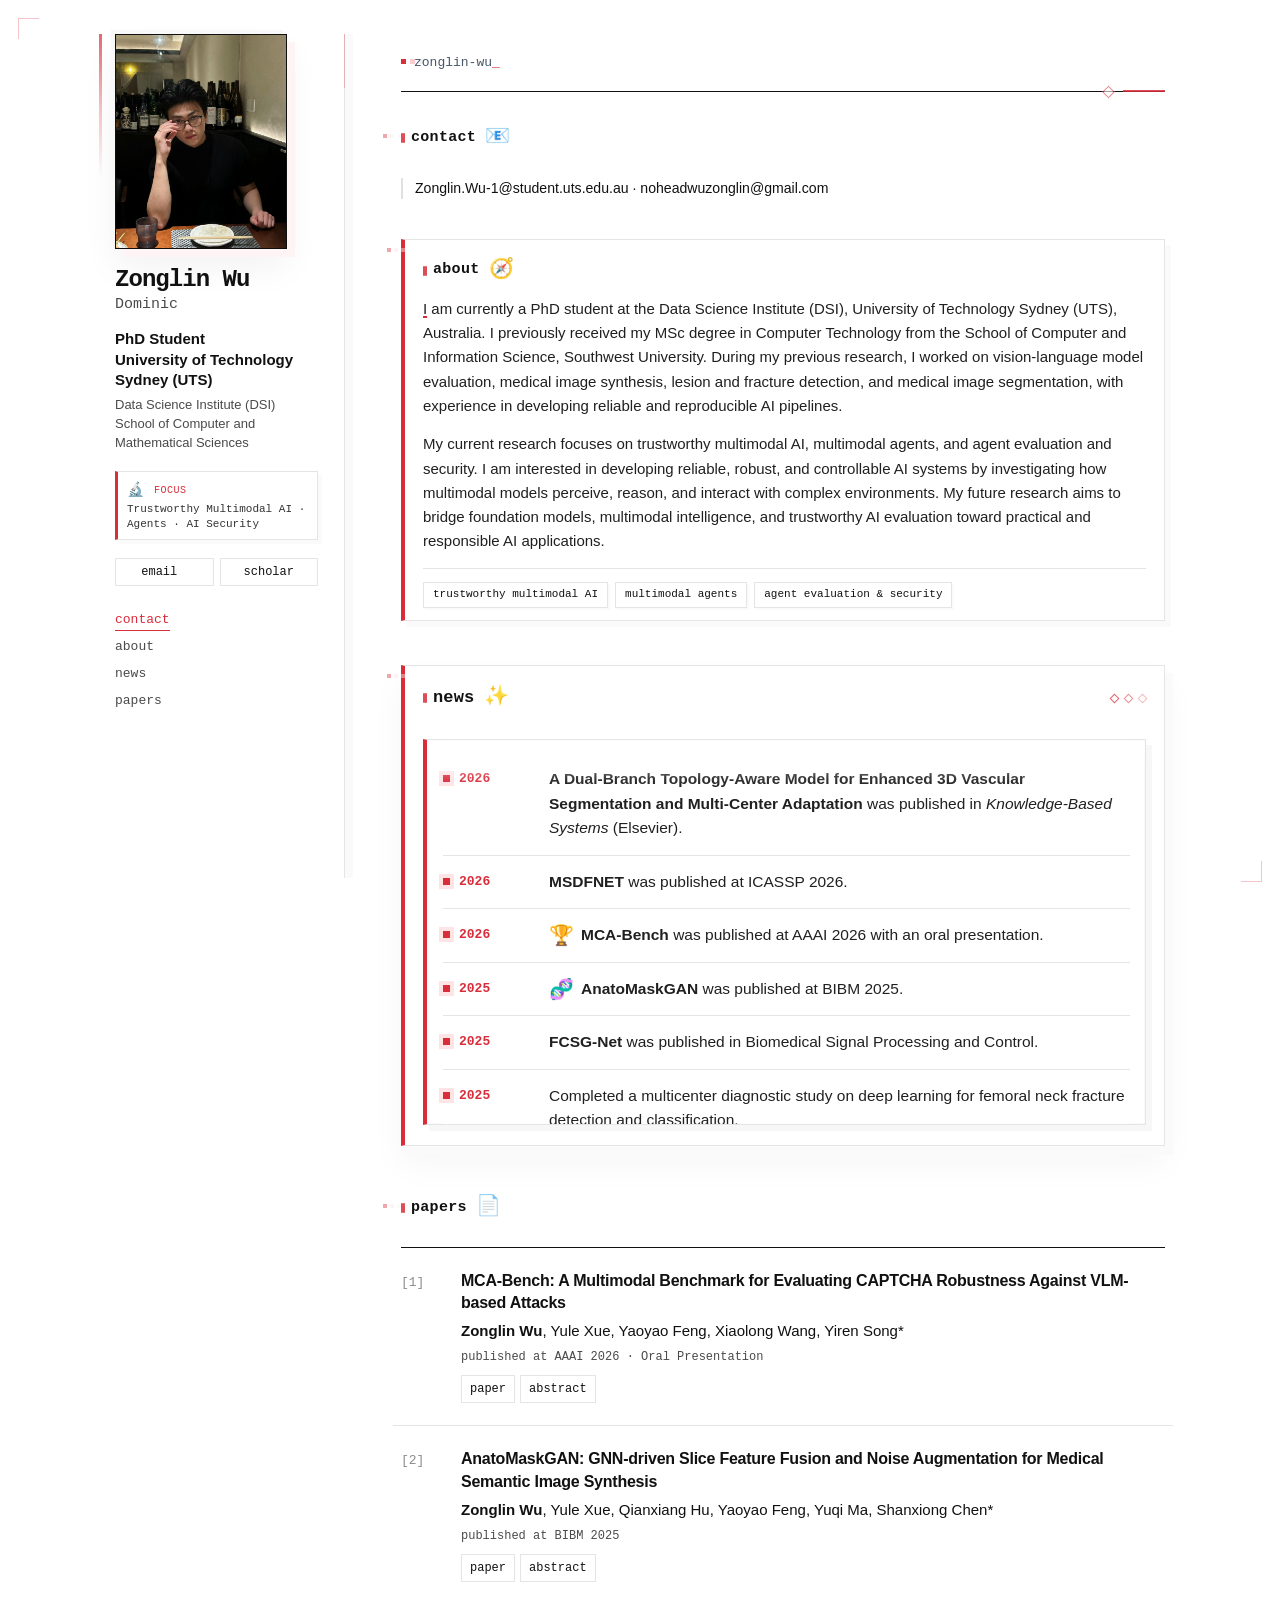
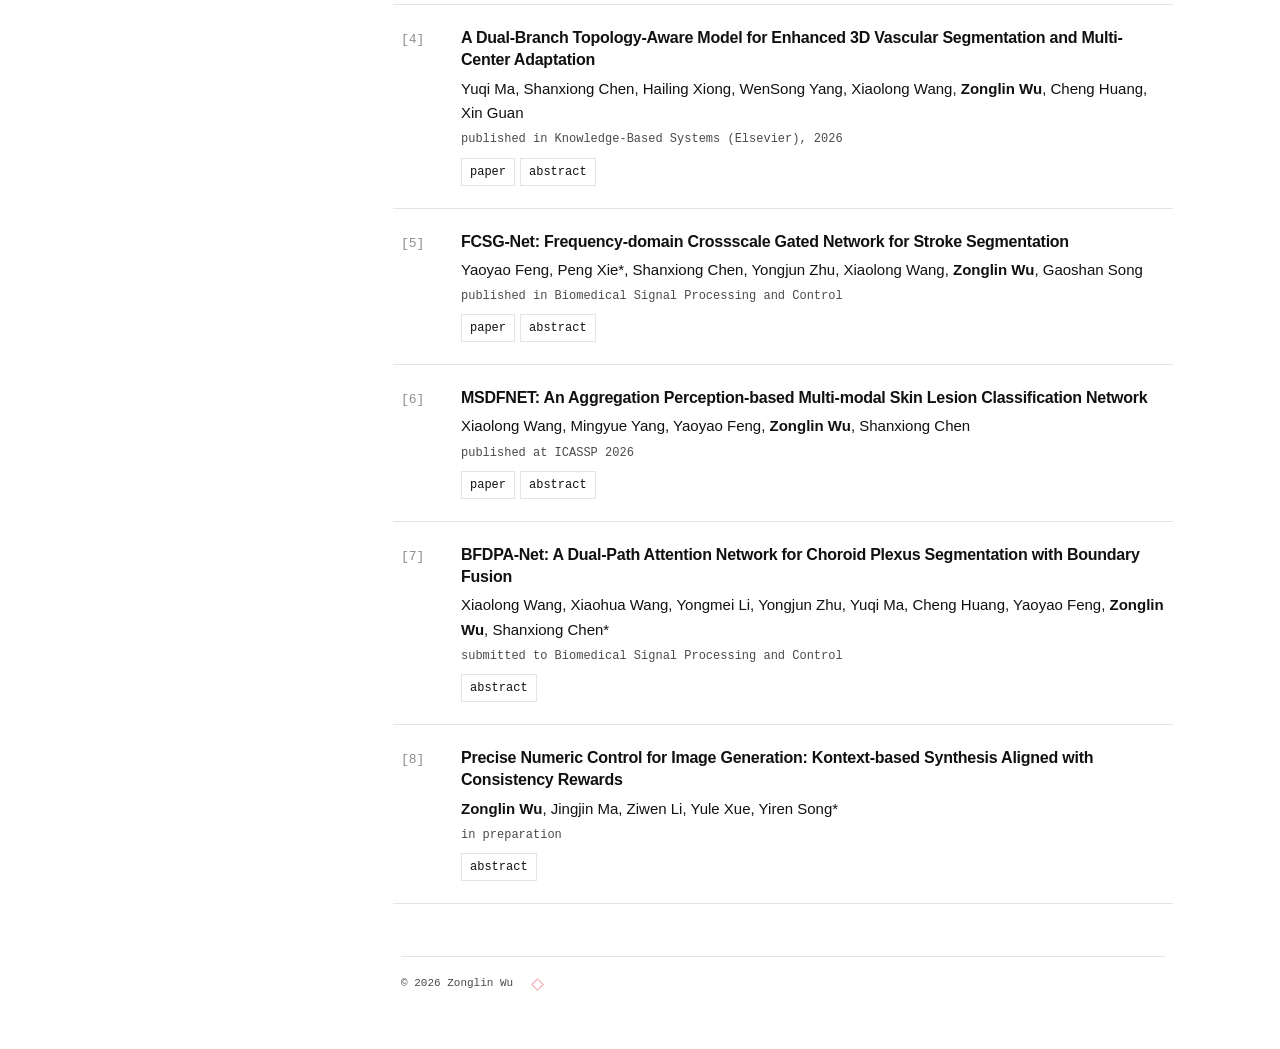
==== index.html @ e6c928f1 "Update homepage" ====
<!doctype html>
<html lang="en">
<head>
  <meta charset="utf-8" />
  <meta name="viewport" content="width=device-width, initial-scale=1" />
  <meta name="description" content="Academic homepage of Zonglin Wu, PhD student at University of Technology Sydney." />
  <title>Zonglin Wu</title>
  <link rel="stylesheet" href="assets/style.css" />
</head>
<body>
  <div class="scanline" aria-hidden="true"></div>
  <div class="toast" id="toast" role="status" aria-live="polite"></div>

  <main class="site" id="top">
    <aside class="rail">
      <a class="skip" href="#papers">skip to papers</a>
      <img class="photo" src="assets/profile.jpeg" alt="Profile photo placeholder" />
    
      <h1>Zonglin Wu</h1>
      <p class="aka">Dominic</p>
      <p class="position">PhD Student<br />University of Technology Sydney (UTS)</p>
      <p class="unit">Data Science Institute (DSI)<br />School of Computer and Mathematical Sciences</p>
    
      <div class="tiny-card" aria-label="Current research snapshot">
        <span class="tiny-k"><span class="tiny-emoji" aria-hidden="true">🔬</span> focus</span>
        <span class="tiny-v">Trustworthy Multimodal AI · Agents · AI Security</span>
      </div>
      <div class="links" aria-label="Profile links">
        <a href="mailto:Zonglin.Wu-1@student.uts.edu.au" id="emailLink">email</a>
        <a href="https://scholar.google.com/citations?user=YOUR_GOOGLE_SCHOLAR_ID" target="_blank" rel="noreferrer">scholar</a>
      </div>
    
      <nav class="nav" aria-label="Page navigation">
        <a href="#contact">contact</a>
        <a href="#about">about</a>
        <a href="#news">news</a>
        <a href="#papers">papers</a>
      </nav>
    </aside>
    
    <section class="content">
      <header class="topbar">
        <div class="identity-line" aria-label="Page status">
          <div class="path" id="nameLine" title="click to copy email">zonglin-wu<span id="cursor">_</span></div>
        </div>
      </header>
    
            <section class="section contact" id="contact">
        <div class="section-head">
          <h2>Contact <span class="section-emoji" aria-hidden="true">📧</span></h2>
        </div>
        <div class="contact-panel">
          <p>Zonglin.Wu-1@student.uts.edu.au · noheadwuzonglin@gmail.com</p>
        </div>
      </section>

<section class="section about" id="about">
        <h2>About <span class="section-emoji" aria-hidden="true">🧭</span></h2>
        <p>
          I am currently a PhD student at the Data Science Institute (DSI), University of Technology Sydney (UTS), Australia.
          I previously received my MSc degree in Computer Technology from the School of Computer and Information Science,
          Southwest University. During my previous research, I worked on vision-language model evaluation, medical image
          synthesis, lesion and fracture detection, and medical image segmentation, with experience in developing reliable
          and reproducible AI pipelines.
        </p>
        <p>
          My current research focuses on trustworthy multimodal AI, multimodal agents, and agent evaluation and security.
          I am interested in developing reliable, robust, and controllable AI systems by investigating how multimodal
          models perceive, reason, and interact with complex environments. My future research aims to bridge foundation
          models, multimodal intelligence, and trustworthy AI evaluation toward practical and responsible AI applications.
        </p>
        <div class="focus-strip" aria-label="Research focus widgets">
          <span>trustworthy multimodal AI</span>
          <span>multimodal agents</span>
          <span>agent evaluation & security</span>
        </div>
      </section>
    
      <section class="section news" id="news">
        <div class="section-head compact-head">
          <h2>News <span class="section-emoji" aria-hidden="true">✨</span></h2>
          <span class="news-dots" aria-hidden="true"><i></i><i></i><i></i></span>
        </div>
    
        <div class="news-panel" id="newsPanel" tabindex="0" aria-label="Recent academic news">
          <article class="news-item important">
            <time>2026</time>
            <p><strong>A Dual-Branch Topology-Aware Model for Enhanced 3D Vascular Segmentation and Multi-Center Adaptation</strong> was published in <i>Knowledge-Based Systems</i> (Elsevier).</p>
          </article>
          <article class="news-item important">
            <time>2026</time>
            <p><strong>MSDFNET</strong> was published at ICASSP 2026.</p>
          </article>
                <article class="news-item important">
            <time>2026</time>
            <p><span class="news-emoji" aria-hidden="true">🏆</span><strong>MCA-Bench</strong> was published at AAAI 2026 with an oral presentation.</p>
          </article>
          <article class="news-item">
            <time>2025</time>
            <p><span class="news-emoji" aria-hidden="true">🧬</span><strong>AnatoMaskGAN</strong> was published at BIBM 2025.</p>
          </article>
          <article class="news-item">
            <time>2025</time>
            <p><strong>FCSG-Net</strong> was published in Biomedical Signal Processing and Control.</p>
          </article>
          <article class="news-item">
            <time>2025</time>
            <p>Completed a multicenter diagnostic study on deep learning for femoral neck fracture detection and classification.</p>
          </article>
        </div>
      </section>
    
      <section class="section" id="papers">
        <div class="section-head">
          <h2>Papers <span class="section-emoji" aria-hidden="true">📄</span></h2>
        </div>
    
        <div class="paper-list" id="paperList">
          <article class="paper" data-index="1" data-year="2025">
            <div class="paper-no">[1]</div>
            <div class="paper-main">
              <h3>MCA-Bench: A Multimodal Benchmark for Evaluating CAPTCHA Robustness Against VLM-based Attacks</h3>
              <p class="authors"><strong>Zonglin Wu</strong>, Yule Xue, Yaoyao Feng, Xiaolong Wang, Yiren Song*</p>
              <p class="meta">published at AAAI 2026 · Oral Presentation</p>
              <div class="actions">
                <a href="https://ojs.aaai.org/index.php/AAAI/article/view/41141" target="_blank" rel="noreferrer">paper</a>
                <button type="button" data-toggle="abs-1">abstract</button>
              </div>
              <p class="fold" id="abs-1">As automated attack techniques rapidly advance, CAPTCHAs remain a critical defense mechanism against malicious bots. However, existing CAPTCHA schemes encompass a diverse range of modalities—from static distorted text and obfuscated images to interactive clicks, sliding puzzles, and logic-based questions—yet the community still lacks a unified, large-scale, multimodal benchmark to rigorously evaluate their security robustness. To address this gap, we introduce MCA-Bench, a comprehensive and reproducible benchmarking suite that integrates heterogeneous CAPTCHA types into a single evaluation protocol. Leveraging a shared vision–language model backbone, we fine-tune specialized cracking agents for each CAPTCHA category, enabling consistent, cross-modal assessments. Extensive experiments reveal that MCA-Bench effectively maps the vulnerability spectrum of modern CAPTCHA designs under varied attack settings, and—crucially—offers the first quantitative analysis of how challenge complexity, interaction depth, and model solvability interrelate. Based on these findings, we propose three actionable design principles and identify key open challenges, laying the groundwork for systematic CAPTCHA hardening, fair benchmarking, and broader community collaboration.</p>
            </div>
          </article>
    
          <article class="paper" data-index="2" data-year="2025">
            <div class="paper-no">[2]</div>
            <div class="paper-main">
              <h3>AnatoMaskGAN: GNN-driven Slice Feature Fusion and Noise Augmentation for Medical Semantic Image Synthesis</h3>
              <p class="authors"><strong>Zonglin Wu</strong>, Yule Xue, Qianxiang Hu, Yaoyao Feng, Yuqi Ma, Shanxiong Chen*</p>
              <p class="meta">published at BIBM 2025</p>
              <div class="actions">
                <a href="https://ieeexplore.ieee.org/abstract/document/11356443" target="_blank" rel="noreferrer">paper</a>
                <button type="button" data-toggle="abs-2">abstract</button>
              </div>
              <p class="fold" id="abs-2">Medical semantic-mask synthesis enhances data augmentation and analysis, yet most GAN-based methods still generate one-to-one images without maintaining spatial consistency across slices. To overcome this, we propose AnatoMaskGAN, a novel framework that embeds interslice spatial features, integrates diverse augmentation strategies, and optimizes deep feature learning for complex medical scans. Specifically, a GNN-based slice-feature fusion module models spatial relationships and aggregates contextual cues from neighboring slices, capturing anatomical structures more comprehensively. A 3D spatial noise-injection strategy fuses weighted spatial features with noise to enrich structural diversity, while a grayscale-texture classifier refines grayscale and texture representation during generation. Experiments on L2R-OASIS and L2R-Abdomen CT show that AnatoMaskGAN achieves 26.50 dB PSNR and 0.9229 SSIM on L2R-OASIS, surpassing the state of the art by 0.43 dB, and reaches 0.8602 SSIM on L2R-Abdomen CT, a 0.48-point improvement. Ablation studies confirm that removing any of the three modules degrades PSNR, SSIM, and LPIPS, verifying the effectiveness of each component in enhancing reconstruction fidelity and perceptual quality. Code is available at https://github.com/noheadwuzonglin/AnatoMaskGAN.</p>
            </div>
          </article>

          <article class="paper" data-index="3" data-year="2025">
            <div class="paper-no">[4]</div>
            <div class="paper-main">
              <h3>A Dual-Branch Topology-Aware Model for Enhanced 3D Vascular Segmentation and Multi-Center Adaptation</h3>
              <p class="authors">Yuqi Ma, Shanxiong Chen, Hailing Xiong, WenSong Yang, Xiaolong Wang, <strong>Zonglin Wu</strong>, Cheng Huang, Xin Guan</p>
              <p class="meta">published in Knowledge-Based Systems (Elsevier), 2026</p>
              <div class="actions">
                <a href="https://www.sciencedirect.com/science/article/pii/S0950705126014310" target="_blank" rel="noreferrer">paper</a>
                <button type="button" data-toggle="abs-3">abstract</button>
              </div>
              <p class="fold" id="abs-3">Three-dimensional (3D) vascular segmentation is essential for cerebrovascular disease diagnosis, surgical planning, and quantitative vascular analysis. However, accurate segmentation from Magnetic Resonance Angiography (MRA) remains challenging due to complex vascular topology, thin and tortuous branches, pathological morphological variations, and domain shifts caused by different imaging centers. Existing deep learning methods often focus on local voxel-wise representation and may fail to preserve global vascular connectivity or maintain stable performance across centers. To address these challenges, we propose a Dual-Branch Topology-Aware Model (DBT) for 3D vascular segmentation and multi-center adaptation. The proposed framework introduces a vascular topology-aware network to model long-range structural dependencies of vascular trees, and a dual-branch multi-frequency adaptive fusion network to jointly enhance global vessel structures and fine-branch details. Furthermore, a multi-center domain adaptation module is incorporated to learn domain-invariant representations and improve cross-center generalization. Extensive experiments on four cerebrovascular datasets, including ADAM, HH, Loch, and TubeTK, demonstrate that DBT-Base, which excludes the multi-center domain adaptation module, and the complete DBT model achieve competitive segmentation performance compared with representative 3D medical image segmentation methods under single-center and multi-center settings, respectively. Quantitative and qualitative results show that DBT improves vessel continuity, fine-branch delineation, and robustness to unseen-center data. Ablation studies further validate the contribution of each component. These findings indicate that DBT provides an effective and generalizable framework for multi-center 3D vascular segmentation. Code is available at: https://github.com/ma-yu-qi/DBT.
    </p>
            </div>
          </article>
          <article class="paper" data-index="5" data-year="2025">
            <div class="paper-no">[5]</div>
            <div class="paper-main">
              <h3>FCSG-Net: Frequency-domain Crossscale Gated Network for Stroke Segmentation</h3>
              <p class="authors">Yaoyao Feng, Peng Xie*, Shanxiong Chen, Yongjun Zhu, Xiaolong Wang, <strong>Zonglin Wu</strong>, Gaoshan Song</p>
              <p class="meta">published in Biomedical Signal Processing and Control</p>
              <div class="actions">
                <a href="https://www.sciencedirect.com/science/article/pii/S1746809425017537" target="_blank" rel="noreferrer">paper</a>
                <button type="button" data-toggle="abs-5">abstract</button>
              </div>
              <p class="fold" id="abs-5">Accurate segmentation of stroke lesions is vital for treatment planning and prognosis evaluation. However, current deep learning-based methods still face bottlenecks in handling irregular and scattered small lesions, including limited long-range dependency modeling, loss of local details, and inadequate cross-scale fusion. Moreover, pure Transformer architectures incur high computational costs, hindering real-time clinical application. Manual delineation is also labor-intensive and subject to inter-observer variability, affecting algorithm training. To address these challenges, we propose a Frequency-domain Cross-scale Gated Network (FCSG-Net) that integrates the strengths of Convolutional Neural Networks (CNNs) and Transformers. Specifically, a Linear Aggregation Attention mechanism enables efficient global modeling while reducing attention complexity. Although the overall FLOPs of FCSG-Net are slightly higher than some lightweight models (e.g., 30G for TransUNet), they remain around 40G, achieving a favorable balance between accuracy and efficiency. The proposed Frequency-enhanced Dual Pooling Feature Enhancement (FDPFE) and Cross-scale Gated Fusion (CS-Fusion) modules dynamically optimize local details and global semantics. We systematically evaluated FCSG-Net on multimodal MRI stroke datasets (T1W, FLAIR, DWI, ADC) from ATLAS and ISLES22. Results show that FCSG-Net achieves average Dice scores of 67.94% and 72.84%, and Precision of 74.37% and 80.96% on ISLES22 and ATLAS, respectively, while maintaining high accuracy and efficiency. FCSG-Net can assist clinicians in rapidly and accurately identifying lesion boundaries, particularly for small lesions, thus providing reliable support for early stroke diagnosis and personalized treatment.</p>
            </div>
          </article>
          <article class="paper" data-index="6" data-year="2026">
            <div class="paper-no">[6]</div>
            <div class="paper-main">
              <h3>MSDFNET: An Aggregation Perception-based Multi-modal Skin Lesion Classification Network</h3>
              <p class="authors">Xiaolong Wang, Mingyue Yang, Yaoyao Feng, <strong>Zonglin Wu</strong>, Shanxiong Chen</p>
              <p class="meta">published at ICASSP 2026</p>
              <div class="actions">
                <a href="https://ieeexplore.ieee.org/abstract/document/11463118" target="_blank" rel="noreferrer">paper</a>
                <button type="button" data-toggle="abs-6">abstract</button>
              </div>
              <p class="fold" id="abs-6">Accurate classification of multimodal skin diseases is vital for improving patient prognosis. However, the heterogeneity of image modalities and simplicity and lack of dynamism in existing fusion methods affect diagnostic effectiveness. This paper proposes an aggregate perception-based multimodal skin lesion classification model with a three-stage progressive fusion framework: in the dual-modal interaction stage, cross-modal complementarity between dermoscopic and clinical images is achieved through collaborative feature learning; in the aggregate perception stage, dynamic fusion of multi-stage image features generates more discriminative representations; the metadata fusion module integrates clinical text and image features with dual self-attention. Experiments demonstrate that the model performs excellently in core diagnostic and all tasks, significantly outperforming advanced models and providing reliable support for clinical diagnosis.</p>
            </div>
          </article>
          <article class="paper" data-index="7" data-year="2025">
            <div class="paper-no">[7]</div>
            <div class="paper-main">
              <h3>BFDPA-Net: A Dual-Path Attention Network for Choroid Plexus Segmentation with Boundary Fusion</h3>
              <p class="authors">Xiaolong Wang, Xiaohua Wang, Yongmei Li, Yongjun Zhu, Yuqi Ma, Cheng Huang, Yaoyao Feng, <strong>Zonglin Wu</strong>, Shanxiong Chen*</p>
              <p class="meta">submitted to Biomedical Signal Processing and Control</p>
              <div class="actions">
                <button type="button" data-toggle="abs-7">abstract</button>
              </div>
              <p class="fold" id="abs-7">A dual-path attention network for choroid plexus segmentation with boundary fusion.</p>
            </div>
          </article>
          <article class="paper" data-index="8" data-year="2025">
            <div class="paper-no">[8]</div>
            <div class="paper-main">
              <h3>Precise Numeric Control for Image Generation: Kontext-based Synthesis Aligned with Consistency Rewards</h3>
              <p class="authors"><strong>Zonglin Wu</strong>, Jingjin Ma, Ziwen Li, Yule Xue, Yiren Song*</p>
              <p class="meta">in preparation</p>
              <div class="actions">
                <button type="button" data-toggle="abs-8">abstract</button>
              </div>
              <p class="fold" id="abs-8">A controllable image generation study using Kontext-based synthesis and consistency rewards for precise numeric control.</p>
            </div>
          </article>
        </div>
      </section>
    
      <footer class="footer">
        <span>© <span id="yearNow"></span> Zonglin Wu</span>
      </footer>
    </section>
  </main>

  <script src="assets/main.js"></script>
</body>
</html>
---- assets/style.css ----
:root {
  --bg: #fbfaf7;
  --paper: #fffefb;
  --text: #171717;
  --muted: #63615c;
  --faint: #9d978f;
  --line: #ded9d0;
  --line-strong: #171717;
  --hover: #f4efe6;
  --code: #f8f3ea;
  --accent: #b45f06;
  --accent-soft: #fff1d9;
  --sans: -apple-system, BlinkMacSystemFont, "Segoe UI", Helvetica, Arial, sans-serif;
  --mono: ui-monospace, SFMono-Regular, Menlo, Monaco, Consolas, "Liberation Mono", monospace;
}

* { box-sizing: border-box; }
html { scroll-behavior: smooth; }
body {
  margin: 0;
  background:
    radial-gradient(circle at 0 0, rgba(180,95,6,.045), transparent 280px),
    var(--bg);
  color: var(--text);
  font-family: var(--sans);
  font-size: 15px;
  line-height: 1.62;
}
body::selection, ::selection { background: var(--accent-soft); color: var(--text); }
a { color: inherit; text-decoration: underline; text-underline-offset: 3px; text-decoration-thickness: 1px; }
a:hover { text-decoration-color: var(--accent); }
button { font: inherit; }
button {
  border: 1px solid var(--line);
  border-radius: 0;
  background: var(--paper);
  color: var(--text);
  padding: 3px 8px;
  cursor: pointer;
}
button:active, a:active { transform: translateY(1px); }
button:focus-visible, a:focus-visible { outline: 1px solid var(--accent); outline-offset: 3px; }

.scanline {
  position: fixed;
  z-index: 20;
  top: 0;
  left: 0;
  height: 1px;
  width: 0%;
  background: linear-gradient(90deg, var(--accent), var(--line-strong));
  pointer-events: none;
}
.toast {
  position: fixed;
  z-index: 99;
  right: 18px;
  bottom: 18px;
  max-width: min(360px, calc(100vw - 36px));
  padding: 7px 10px;
  border: 1px solid var(--line-strong);
  background: var(--paper);
  color: var(--text);
  font-family: var(--mono);
  font-size: 12px;
  opacity: 0;
  transform: translateY(8px);
  pointer-events: none;
  transition: opacity .14s ease, transform .14s ease;
}
.toast.show { opacity: 1; transform: translateY(0); }
.toast::before { content: "• "; color: var(--accent); }

.site {
  width: min(1050px, calc(100% - 40px));
  margin: 0 auto;
  padding: 36px 0 56px;
  display: grid;
  grid-template-columns: 230px 1fr;
  gap: 56px;
}
.rail {
  position: sticky;
  top: 28px;
  align-self: start;
  min-height: calc(100vh - 56px);
  border-right: 1px solid var(--line);
  padding-right: 26px;
}
.skip { position: absolute; left: -9999px; }
.skip:focus { position: static; display: inline-block; margin-bottom: 10px; }
.photo {
  display: block;
  width: 172px;
  height: 215px;
  object-fit: cover;
  border: 1px solid var(--line-strong);
  background: var(--paper);
  filter: saturate(.86) contrast(1.02);
  transition: filter .18s ease, box-shadow .18s ease, transform .18s ease;
}
.photo:hover {
  filter: saturate(1) contrast(1.06);
  box-shadow: 5px 5px 0 var(--accent-soft);
  transform: translate(-1px, -1px);
}
.rail h1 {
  margin: 18px 0 0;
  font-family: var(--mono);
  font-size: 24px;
  line-height: 1.05;
  font-weight: 650;
  letter-spacing: -0.04em;
}
.rail h1:hover { color: var(--accent); }
.aka { margin: 1px 0 12px; color: var(--muted); font-family: var(--mono); }
.position { margin: 0; font-weight: 600; line-height: 1.35; }
.unit { margin: 6px 0 18px; color: var(--muted); font-size: 13px; line-height: 1.45; }
.links {
  display: grid;
  grid-template-columns: 1fr 1fr;
  gap: 6px;
  margin: 18px 0;
}
.links a, .actions button, .actions a {
  min-height: 28px;
  display: inline-flex;
  align-items: center;
  justify-content: center;
  border: 1px solid var(--line);
  background: var(--paper);
  color: var(--text);
  text-decoration: none;
  font-family: var(--mono);
  font-size: 12px;
  line-height: 1;
  padding: 5px 8px;
  transition: border-color .14s ease, background .14s ease, box-shadow .14s ease, transform .08s ease;
}
.links a:hover, .actions button:hover, .actions a:hover, .actions button.active {
  border-color: var(--line-strong);
  background: var(--accent-soft);
  box-shadow: 2px 2px 0 rgba(180,95,6,.16);
}
.links a[href^="mailto"]::after { content: " ↵"; color: var(--accent); opacity: 0; transition: opacity .12s ease; }
.links a[href^="mailto"]:hover::after { opacity: 1; }
.nav {
  display: grid;
  gap: 4px;
  margin: 22px 0;
  font-family: var(--mono);
  font-size: 13px;
}
.nav a {
  position: relative;
  text-decoration: none;
  color: var(--muted);
  width: fit-content;
  padding: 1px 0;
}
.nav a::before { content: ""; }
.nav a::after {
  content: "";
  position: absolute;
  left: 0;
  bottom: 0;
  width: 0;
  height: 1px;
  background: var(--accent);
  transition: width .16s ease;
}
.nav a.active, .nav a:hover { color: var(--text); background: transparent; }
.nav a.active::after, .nav a:hover::after { width: 100%; }

.content { min-width: 0; }
.topbar {
  min-height: 52px;
  border-bottom: 1px solid var(--line-strong);
  display: flex;
  align-items: center;
  justify-content: space-between;
  gap: 24px;
  margin-bottom: 34px;
}
.identity-line {
  display: flex;
  align-items: baseline;
  gap: 14px;
  min-width: 230px;
}
.path {
  position: relative;
  font-family: var(--mono);
  font-size: 13px;
  color: var(--muted);
  white-space: nowrap;
  cursor: pointer;
  padding: 1px 0;
}
.path:hover { color: var(--text); }
.path.flash::after {
  content: "copied";
  position: absolute;
  left: calc(100% + 9px);
  top: 0;
  color: var(--accent);
  font-size: 11px;
  animation: fadeSide .65s ease both;
}
#cursor { animation: blink 1.1s steps(2, start) infinite; color: var(--accent); }
.micro-status {
  display: inline-flex;
  align-items: center;
  gap: 7px;
  color: var(--faint);
  font-family: var(--mono);
  font-size: 11px;
  white-space: nowrap;
}
.dot {
  width: 5px;
  height: 5px;
  border-radius: 50%;
  background: var(--accent);
  animation: pulse 2.2s ease-in-out infinite;
}
@keyframes blink { 0%, 45% { opacity: 1; } 46%, 100% { opacity: 0; } }
@keyframes pulse { 0%, 100% { opacity: .25; transform: scale(.75); } 50% { opacity: .9; transform: scale(1); } }
@keyframes fadeSide { 0% { opacity: 0; transform: translateX(-3px); } 25% { opacity: 1; transform: translateX(0); } 100% { opacity: 0; transform: translateX(5px); } }

.section { scroll-margin-top: 18px; margin-bottom: 40px; }
.section h2 {
  margin: 0 0 14px;
  font-family: var(--mono);
  font-size: 15px;
  font-weight: 700;
  text-transform: lowercase;
  letter-spacing: 0.02em;
}
.section h2::before { content: ""; }
.section h2::after {
  content: "_";
  color: var(--accent);
  font-weight: 400;
  opacity: 0;
  margin-left: 2px;
}
.section:hover h2::after {
  opacity: 1;
  animation: blink 1.1s steps(2, start) infinite;
}
.about p { max-width: 780px; margin: 0 0 14px; }
.about p:first-of-type::first-letter {
  text-decoration: underline;
  text-decoration-color: var(--accent);
  text-decoration-thickness: 2px;
  text-underline-offset: 2px;
}
.section-head {
  display: flex;
  justify-content: space-between;
  align-items: baseline;
  gap: 16px;
  margin-bottom: 12px;
}
.section-note {
  margin: 0;
  color: var(--faint);
  font-family: var(--mono);
  font-size: 11px;
}
.paper-list { border-top: 1px solid var(--line); }
.paper {
  position: relative;
  display: grid;
  grid-template-columns: 46px 1fr;
  gap: 14px;
  padding: 20px 0;
  border-bottom: 1px solid var(--line);
  transition: background .14s ease, transform .12s ease;
}
.paper::before {
  content: "";
  position: absolute;
  left: -11px;
  top: 20px;
  bottom: 20px;
  width: 2px;
  background: var(--accent);
  transform: scaleY(0);
  transform-origin: top;
  transition: transform .16s ease;
}
.paper:hover {
  background: linear-gradient(90deg, rgba(180,95,6,.055), transparent 62%);
}
.paper:hover::before { transform: scaleY(1); }
.paper:active { transform: translateY(1px); }
.paper-no {
  color: var(--faint);
  font-family: var(--mono);
  font-size: 13px;
  padding-top: 2px;
  transition: color .12s ease, transform .12s ease;
}
.paper:hover .paper-no { color: var(--accent); transform: translateX(2px); }
.paper h3 {
  margin: 0 0 5px;
  font-size: 16px;
  line-height: 1.38;
  font-weight: 650;
  letter-spacing: -0.015em;
  cursor: default;
}
.paper h3::after { content: ""; }
.authors, .meta { margin: 0 0 5px; }
.authors { color: var(--text); }
.meta { color: var(--muted); font-family: var(--mono); font-size: 12px; }
.meta::before { content: ""; }
.actions { display: flex; flex-wrap: wrap; gap: 5px; margin-top: 8px; }
.fold {
  display: none;
  margin: 11px 0 0;
  padding: 10px 12px;
  border-left: 2px solid var(--accent);
  background: var(--code);
  color: var(--muted);
  font-size: 13px;
}
.fold.show { display: block; animation: foldIn .16s ease; }
@keyframes foldIn { from { opacity: 0; transform: translateY(-3px); } to { opacity: 1; transform: translateY(0); } }
.code {
  overflow-x: auto;
  white-space: pre;
  font-family: var(--mono);
  line-height: 1.55;
  color: var(--text);
}
.footer {
  margin-top: 52px;
  padding-top: 18px;
  border-top: 1px solid var(--line);
  color: var(--faint);
  font-family: var(--mono);
  font-size: 11px;
  display: flex;
  justify-content: space-between;
  gap: 20px;
}
.footer span:last-child:hover { color: var(--accent); }

@media (max-width: 820px) {
  .site { grid-template-columns: 1fr; gap: 28px; width: min(100% - 30px, 720px); padding-top: 22px; }
  .rail { position: static; min-height: 0; border-right: 0; border-bottom: 1px solid var(--line-strong); padding: 0 0 24px; }
  .photo { width: 130px; height: 162px; }
  .topbar { align-items: flex-start; flex-direction: column; gap: 12px; padding-bottom: 14px; }
  .identity-line { flex-direction: column; gap: 4px; align-items: flex-start; }
  .section-head { align-items: flex-start; flex-direction: column; gap: 4px; }
  .paper { grid-template-columns: 34px 1fr; gap: 10px; }
  .paper::before { left: -7px; }
  .footer { flex-direction: column; gap: 4px; }
}

@media print {
  .scanline, .toast, .links, .nav, .topbar, .actions, .fold { display: none !important; }
  body { color: #000; background: #fff; }
  .site { display: block; width: 100%; padding: 0; }
  .rail { position: static; border: 0; min-height: 0; padding: 0; }
  .photo { display: none; }
  .paper { break-inside: avoid; }
}


/* v4: quiet details, no visible command hints */
.topbar { position: relative; }
.topbar::after {
  content: "";
  position: absolute;
  right: 0;
  bottom: -1px;
  width: 42px;
  height: 1px;
  background: var(--accent);
  transform-origin: right;
  opacity: .72;
  transition: width .18s ease, opacity .18s ease;
}
.topbar:hover::after { width: 86px; opacity: 1; }
.path::before {
  content: "";
  display: inline-block;
  width: 5px;
  height: 5px;
  margin-right: 8px;
  vertical-align: 2px;
  background: var(--accent);
  box-shadow: 9px 0 0 rgba(180,95,6,.22);
  transition: transform .14s ease, box-shadow .14s ease;
}
.path:hover::before {
  transform: translateY(-1px);
  box-shadow: 9px 0 0 rgba(180,95,6,.42), 18px 0 0 rgba(180,95,6,.16);
}
.rail { position: sticky; }
.rail::after {
  content: "";
  position: absolute;
  right: -1px;
  top: 0;
  width: 1px;
  height: 38px;
  background: var(--accent);
  opacity: .65;
}
.photo-wrap { position: relative; }
.photo { position: relative; }
.photo::selection { background: transparent; }
.section h2 { position: relative; width: fit-content; }
.section h2::before {
  content: "";
  position: absolute;
  left: -10px;
  top: 50%;
  width: 4px;
  height: 4px;
  background: var(--accent);
  transform: translateY(-50%) scale(0);
  transition: transform .14s ease;
}
.section:hover h2::before { transform: translateY(-50%) scale(1); }
.paper {
  isolation: isolate;
}
.paper::after {
  content: "";
  position: absolute;
  right: 0;
  top: 18px;
  width: 5px;
  height: 5px;
  border-top: 1px solid var(--accent);
  border-right: 1px solid var(--accent);
  opacity: 0;
  transform: translate(-2px, 2px);
  transition: opacity .14s ease, transform .14s ease;
}
.paper:hover::after { opacity: .7; transform: translate(0, 0); }
.paper h3 { cursor: pointer; }
.paper h3:active { letter-spacing: -0.012em; }
.actions button, .actions a, .links a {
  position: relative;
  overflow: hidden;
}
.actions button::before, .actions a::before, .links a::before {
  content: "";
  position: absolute;
  inset: 0;
  background: linear-gradient(90deg, transparent, rgba(180,95,6,.12), transparent);
  transform: translateX(-110%);
  transition: transform .28s ease;
}
.actions button:hover::before, .actions a:hover::before, .links a:hover::before { transform: translateX(110%); }
.click-dot {
  position: fixed;
  z-index: 98;
  width: 6px;
  height: 6px;
  pointer-events: none;
  border: 1px solid var(--accent);
  background: var(--paper);
  transform: translate(-50%, -50%);
  animation: clickDot .42s ease-out forwards;
}
@keyframes clickDot {
  0% { opacity: .95; transform: translate(-50%, -50%) scale(.7) rotate(0deg); }
  100% { opacity: 0; transform: translate(-50%, -50%) scale(2.8) rotate(45deg); }
}
.footer { justify-content: flex-start; }
.footer::after {
  content: "";
  width: 7px;
  height: 7px;
  margin-top: 5px;
  border: 1px solid var(--accent);
  transform: rotate(45deg);
  opacity: .45;
}


/* v5: a little more polished, still plain and quiet */
:root {
  --accent-2: #2f6f73;
  --sand: #efe7d8;
  --paper-shadow: rgba(23, 23, 23, .075);
}
body {
  background:
    linear-gradient(90deg, rgba(47,111,115,.035) 1px, transparent 1px),
    linear-gradient(180deg, rgba(47,111,115,.028) 1px, transparent 1px),
    radial-gradient(circle at 8% 0%, rgba(180,95,6,.075), transparent 300px),
    radial-gradient(circle at 100% 18%, rgba(47,111,115,.052), transparent 260px),
    var(--bg);
  background-size: 34px 34px, 34px 34px, auto, auto, auto;
}
.site {
  position: relative;
}
.site::before {
  content: "";
  position: fixed;
  left: 18px;
  top: 18px;
  width: 14px;
  height: 14px;
  border-left: 1px solid var(--accent);
  border-top: 1px solid var(--accent);
  opacity: .45;
  pointer-events: none;
}
.site::after {
  content: "";
  position: fixed;
  right: 18px;
  bottom: 18px;
  width: 14px;
  height: 14px;
  border-right: 1px solid var(--accent-2);
  border-bottom: 1px solid var(--accent-2);
  opacity: .38;
  pointer-events: none;
}
.rail {
  background: linear-gradient(180deg, rgba(255,254,251,.72), rgba(255,254,251,.18));
  backdrop-filter: blur(2px);
}
.photo {
  box-shadow:
    6px 6px 0 rgba(180,95,6,.08),
    -4px -4px 0 rgba(47,111,115,.045);
}
.photo:hover {
  box-shadow:
    8px 8px 0 rgba(180,95,6,.12),
    -5px -5px 0 rgba(47,111,115,.075);
}
.links a, .actions button, .actions a {
  background: linear-gradient(180deg, #fffefb, #fbf7ee);
}
.links a:hover, .actions button:hover, .actions a:hover, .actions button.active {
  background: linear-gradient(180deg, #fffaf1, #f7efe1);
  box-shadow: 3px 3px 0 rgba(23,23,23,.08);
}
.path::before {
  background: var(--accent);
  box-shadow: 9px 0 0 rgba(47,111,115,.28);
}
.path:hover::before {
  box-shadow: 9px 0 0 rgba(47,111,115,.42), 18px 0 0 rgba(180,95,6,.18);
}
.topbar {
  background: linear-gradient(180deg, rgba(255,254,251,.64), rgba(255,254,251,0));
}
.topbar::before {
  content: "";
  position: absolute;
  right: 52px;
  bottom: -1px;
  width: 7px;
  height: 7px;
  border: 1px solid var(--accent-2);
  background: var(--bg);
  transform: translateY(50%) rotate(45deg);
  opacity: .58;
}
.section {
  position: relative;
}
.section::before {
  content: "";
  position: absolute;
  left: -18px;
  top: 8px;
  width: 4px;
  height: 4px;
  background: var(--accent-2);
  opacity: .42;
}
.about p {
  text-wrap: pretty;
}
.paper-list {
  border-top-color: var(--line-strong);
  background: rgba(255,254,251,.38);
}
.paper {
  padding-left: 8px;
  padding-right: 8px;
  margin-left: -8px;
  margin-right: -8px;
  transition: background .16s ease, transform .12s ease, box-shadow .16s ease, border-color .16s ease;
}
.paper:hover {
  background: linear-gradient(90deg, rgba(180,95,6,.065), rgba(255,254,251,.42) 48%, rgba(47,111,115,.035));
  box-shadow: 0 10px 22px var(--paper-shadow);
}
.paper::after {
  border-color: var(--accent-2);
}
.paper-no {
  display: inline-flex;
  align-items: flex-start;
  justify-content: flex-start;
}
.meta {
  color: #6c6257;
}
.fold {
  background:
    linear-gradient(90deg, rgba(180,95,6,.08), transparent 80px),
    var(--code);
  border-left-color: var(--accent-2);
}
.click-dot {
  border-color: var(--accent-2);
  box-shadow: 0 0 0 1px rgba(180,95,6,.12);
}
.click-spark {
  position: fixed;
  z-index: 98;
  width: 3px;
  height: 3px;
  pointer-events: none;
  background: var(--accent);
  transform: translate(-50%, -50%);
  animation: clickSpark .42s ease-out forwards;
}
@keyframes clickSpark {
  0% { opacity: .9; transform: translate(-50%, -50%) scale(1); }
  100% { opacity: 0; transform: translate(calc(-50% + var(--dx)), calc(-50% + var(--dy))) scale(.7); }
}
.footer::after {
  border-color: var(--accent-2);
}
@media (max-width: 820px) {
  .site::before, .site::after { display: none; }
  .rail { backdrop-filter: none; }
  .section::before { left: -10px; }
}

/* v6: scrollable news + richer restrained academic palette */
:root {
  --olive: #68705a;
  --clay: #b46b45;
  --ink-soft: rgba(23, 23, 23, .82);
  --wash-green: rgba(47,111,115,.105);
  --wash-clay: rgba(180,95,6,.115);
  --wash-olive: rgba(104,112,90,.105);
}
body {
  background:
    linear-gradient(90deg, rgba(47,111,115,.055) 1px, transparent 1px),
    linear-gradient(180deg, rgba(180,95,6,.038) 1px, transparent 1px),
    radial-gradient(circle at 6% 3%, rgba(180,95,6,.14), transparent 330px),
    radial-gradient(circle at 96% 14%, rgba(47,111,115,.12), transparent 310px),
    radial-gradient(circle at 74% 92%, rgba(104,112,90,.105), transparent 340px),
    linear-gradient(115deg, #fbfaf7 0%, #f5efe3 54%, #f7faf6 100%);
  background-size: 32px 32px, 32px 32px, auto, auto, auto, auto;
}
.site::before {
  width: 20px;
  height: 20px;
  border-color: var(--clay);
  opacity: .52;
}
.site::after {
  width: 20px;
  height: 20px;
  border-color: var(--accent-2);
  opacity: .46;
}
.rail {
  border-right-color: rgba(23,23,23,.18);
  background:
    linear-gradient(180deg, rgba(255,254,251,.83), rgba(245,239,227,.42)),
    linear-gradient(90deg, rgba(180,95,6,.08), transparent 70%);
}
.rail::before {
  content: "";
  position: absolute;
  left: -14px;
  top: 0;
  width: 2px;
  height: 118px;
  background: linear-gradient(180deg, var(--accent), var(--accent-2), transparent);
  opacity: .58;
}
.photo {
  border-color: rgba(23,23,23,.84);
  box-shadow:
    7px 7px 0 rgba(180,95,6,.14),
    -5px -5px 0 rgba(47,111,115,.08),
    0 14px 34px rgba(23,23,23,.06);
}
.links a, .actions button, .actions a {
  border-color: rgba(23,23,23,.2);
  background: linear-gradient(180deg, rgba(255,254,251,.96), rgba(241,231,213,.72));
}
.links a:hover, .actions button:hover, .actions a:hover, .actions button.active {
  border-color: rgba(23,23,23,.74);
  background: linear-gradient(180deg, #fff7ec, #eef4f0);
  box-shadow: 3px 3px 0 rgba(180,95,6,.14), -1px -1px 0 rgba(47,111,115,.08);
}
.topbar {
  min-height: 58px;
  border-bottom-color: rgba(23,23,23,.78);
  background:
    linear-gradient(90deg, rgba(180,95,6,.075), transparent 34%),
    linear-gradient(180deg, rgba(255,254,251,.76), rgba(255,254,251,0));
}
.topbar::after {
  background: linear-gradient(90deg, var(--clay), var(--accent-2));
  height: 2px;
  opacity: .74;
}
.path {
  color: rgba(23,23,23,.66);
}
#cursor { color: var(--clay); }
.section h2 {
  font-size: 15px;
  padding-left: 10px;
}
.section h2::before {
  left: 0;
  width: 4px;
  height: 14px;
  background: linear-gradient(180deg, var(--clay), var(--accent-2));
  transform: translateY(-50%) scaleY(.68);
  opacity: .72;
}
.section:hover h2::before { transform: translateY(-50%) scaleY(1); }
.section::before {
  background: var(--clay);
  box-shadow: 7px 0 0 rgba(47,111,115,.35);
}
.about {
  padding: 2px 0 2px 16px;
  border-left: 1px solid rgba(180,95,6,.22);
}
.about p {
  color: var(--ink-soft);
}
.compact-head {
  margin-bottom: 10px;
}
.scroll-hint {
  font-family: var(--mono);
  font-size: 10px;
  letter-spacing: .04em;
  color: rgba(23,23,23,.36);
  border-bottom: 1px solid rgba(180,95,6,.35);
}
.news-panel {
  position: relative;
  max-height: 248px;
  overflow-y: auto;
  padding: 9px 10px 9px 12px;
  border: 1px solid rgba(23,23,23,.22);
  border-left: 3px solid var(--accent-2);
  background:
    linear-gradient(90deg, rgba(47,111,115,.08), transparent 55%),
    linear-gradient(180deg, rgba(255,254,251,.94), rgba(244,237,224,.76));
  box-shadow: 7px 7px 0 rgba(104,112,90,.08), 0 16px 32px rgba(23,23,23,.045);
  scrollbar-width: thin;
  scrollbar-color: rgba(180,95,6,.56) rgba(255,254,251,.68);
}
.news-panel:focus-visible {
  outline: 1px solid var(--accent-2);
  outline-offset: 4px;
}
.news-panel::-webkit-scrollbar { width: 7px; }
.news-panel::-webkit-scrollbar-track { background: rgba(255,254,251,.72); }
.news-panel::-webkit-scrollbar-thumb {
  background: linear-gradient(180deg, var(--clay), var(--accent-2));
  border-radius: 0;
}
.news-panel::before {
  content: "";
  position: sticky;
  display: block;
  top: -9px;
  height: 0;
  z-index: 2;
  box-shadow: 0 0 18px 12px rgba(255,254,251,.82);
}
.news-item {
  position: relative;
  display: grid;
  grid-template-columns: 58px 1fr;
  gap: 14px;
  padding: 10px 0 10px 12px;
  border-bottom: 1px solid rgba(23,23,23,.1);
  transition: background .16s ease, transform .12s ease, box-shadow .16s ease;
}
.news-item:last-child { border-bottom: 0; }
.news-item::before {
  content: "";
  position: absolute;
  left: 0;
  top: 17px;
  width: 5px;
  height: 5px;
  background: var(--accent-2);
  box-shadow: 0 0 0 3px rgba(47,111,115,.08);
  transition: transform .14s ease, background .14s ease;
}
.news-item.important::before { background: var(--clay); box-shadow: 0 0 0 3px rgba(180,95,6,.1); }
.news-item.note::before { background: var(--olive); }
.news-item:hover {
  background: linear-gradient(90deg, rgba(180,95,6,.075), transparent 70%);
  transform: translateX(2px);
}
.news-item:hover::before { transform: rotate(45deg) scale(1.08); }
.news-item time {
  font-family: var(--mono);
  font-size: 12px;
  color: var(--clay);
  padding-top: 1px;
}
.news-item p {
  margin: 0;
  color: var(--ink-soft);
}
.paper-list {
  background:
    linear-gradient(90deg, rgba(180,95,6,.045), transparent 36%),
    rgba(255,254,251,.52);
}
.paper {
  border-bottom-color: rgba(23,23,23,.13);
}
.paper:hover {
  background:
    linear-gradient(90deg, rgba(180,95,6,.09), rgba(255,254,251,.46) 45%, rgba(47,111,115,.07));
  box-shadow: 0 12px 28px rgba(23,23,23,.075);
}
.paper::before {
  background: linear-gradient(180deg, var(--clay), var(--accent-2));
}
.paper:hover .paper-no { color: var(--clay); }
.fold {
  background:
    linear-gradient(90deg, rgba(47,111,115,.09), transparent 96px),
    linear-gradient(180deg, #fbf2e6, #f1f5f1);
}
.footer {
  border-top-color: rgba(23,23,23,.16);
}
@media (max-width: 820px) {
  .about { padding-left: 12px; }
  .news-panel { max-height: 260px; }
  .news-item { grid-template-columns: 48px 1fr; }
}
.news-dots {
  display: inline-flex;
  align-items: center;
  gap: 5px;
  height: 12px;
}
.news-dots i {
  display: block;
  width: 5px;
  height: 5px;
  border: 1px solid var(--clay);
  background: rgba(255,254,251,.76);
  transform: rotate(45deg);
  opacity: .62;
}
.news-dots i:nth-child(2) { border-color: var(--accent-2); opacity: .5; }
.news-dots i:nth-child(3) { border-color: var(--olive); opacity: .42; }
.scroll-hint { display: none; }

/* v7: white base, richer non-white components, still minimal */
:root {
  --bg: #ffffff;
  --paper: #fffdf8;
  --text: #151515;
  --muted: #5e5a54;
  --faint: #928a80;
  --line: #d8d1c5;
  --accent: #a95d38;
  --accent-2: #315f5c;
  --olive: #70785d;
  --cream: #f6efe3;
  --mint: #edf4ef;
  --clay-wash: #f5dfcf;
  --ink-wash: #f2f0ea;
}
body {
  background:
    radial-gradient(circle at 5% 6%, rgba(169,93,56,.095), transparent 300px),
    radial-gradient(circle at 96% 14%, rgba(49,95,92,.085), transparent 270px),
    linear-gradient(90deg, rgba(49,95,92,.028) 1px, transparent 1px),
    linear-gradient(180deg, rgba(169,93,56,.024) 1px, transparent 1px),
    #ffffff;
  background-size: auto, auto, 38px 38px, 38px 38px, auto;
}
.scanline {
  background: linear-gradient(90deg, var(--accent), var(--olive), var(--accent-2));
  height: 2px;
}
.site {
  padding-top: 34px;
}
.site::before,
.site::after {
  opacity: .42;
}
.rail {
  border-right-color: rgba(21,21,21,.2);
  background:
    linear-gradient(180deg, rgba(246,239,227,.72), rgba(237,244,239,.45) 54%, rgba(255,255,255,.35)),
    #ffffff;
  padding-left: 14px;
  margin-left: -14px;
  box-shadow: 10px 0 0 rgba(246,239,227,.26);
}
.rail::before {
  left: -2px;
  width: 3px;
  height: 144px;
  background: linear-gradient(180deg, var(--accent), var(--olive), var(--accent-2), transparent);
  opacity: .7;
}
.rail::after {
  background: var(--accent-2);
  height: 54px;
  opacity: .5;
}
.photo {
  background: linear-gradient(135deg, var(--cream), var(--mint));
  box-shadow:
    8px 8px 0 rgba(169,93,56,.18),
    -5px -5px 0 rgba(49,95,92,.10),
    0 18px 34px rgba(21,21,21,.055);
}
.photo:hover {
  box-shadow:
    10px 10px 0 rgba(169,93,56,.22),
    -6px -6px 0 rgba(49,95,92,.14),
    0 22px 38px rgba(21,21,21,.07);
}
.rail h1:hover { color: var(--accent-2); }
.links a,
.actions button,
.actions a {
  border-color: rgba(21,21,21,.22);
  background: linear-gradient(180deg, var(--cream), #fffaf2);
}
.links a:nth-child(2),
.actions a {
  background: linear-gradient(180deg, var(--mint), #fbfdfb);
}
.links a:hover,
.actions button:hover,
.actions a:hover,
.actions button.active {
  background: linear-gradient(135deg, var(--clay-wash), var(--mint));
  box-shadow: 3px 3px 0 rgba(169,93,56,.16), -1px -1px 0 rgba(49,95,92,.12);
}
.nav a.active::after,
.nav a:hover::after {
  background: linear-gradient(90deg, var(--accent), var(--accent-2));
}
.topbar {
  border-bottom-color: rgba(21,21,21,.72);
  background:
    linear-gradient(90deg, rgba(169,93,56,.11), rgba(237,244,239,.42) 42%, transparent 82%),
    #ffffff;
}
.topbar::before {
  background: var(--cream);
  border-color: var(--accent-2);
}
.topbar::after {
  background: linear-gradient(90deg, var(--accent), var(--olive), var(--accent-2));
  height: 2px;
  opacity: .86;
}
.path::before {
  background: var(--accent);
  box-shadow: 9px 0 0 rgba(112,120,93,.45), 18px 0 0 rgba(49,95,92,.18);
}
#cursor { color: var(--accent); }
.section h2::before {
  background: linear-gradient(180deg, var(--accent), var(--olive), var(--accent-2));
  opacity: .85;
}
.section::before {
  background: var(--accent);
  box-shadow: 7px 0 0 rgba(49,95,92,.44), 14px 0 0 rgba(112,120,93,.22);
}
.about {
  border-left-color: rgba(169,93,56,.36);
  background:
    linear-gradient(90deg, rgba(246,239,227,.62), rgba(255,255,255,0) 72%);
  padding-top: 10px;
  padding-bottom: 6px;
}
.about p:first-of-type::first-letter {
  text-decoration-color: var(--accent-2);
}
.news-panel {
  border-color: rgba(21,21,21,.24);
  border-left-color: var(--accent-2);
  background:
    linear-gradient(90deg, rgba(49,95,92,.13), transparent 62%),
    linear-gradient(180deg, #f7ecdf 0%, #f2f6f1 100%);
  box-shadow: 8px 8px 0 rgba(169,93,56,.11), 0 18px 34px rgba(21,21,21,.055);
}
.news-panel::before {
  box-shadow: 0 0 18px 12px rgba(247,236,223,.82);
}
.news-item {
  border-bottom-color: rgba(21,21,21,.12);
}
.news-item:hover {
  background: linear-gradient(90deg, rgba(255,255,255,.52), rgba(255,255,255,.12));
}
.news-item time {
  color: var(--accent);
}
.news-dots i {
  background: var(--cream);
}
.paper-list {
  border-top-color: rgba(21,21,21,.72);
  background:
    linear-gradient(180deg, rgba(246,239,227,.54), rgba(255,255,255,.16)),
    #ffffff;
}
.paper {
  padding-top: 22px;
  padding-bottom: 22px;
  border-bottom-color: rgba(21,21,21,.14);
}
.paper:hover {
  background:
    linear-gradient(90deg, rgba(245,223,207,.72), rgba(255,255,255,.42) 46%, rgba(237,244,239,.68));
  box-shadow: 0 14px 30px rgba(21,21,21,.07);
}
.paper::before {
  width: 3px;
  background: linear-gradient(180deg, var(--accent), var(--olive), var(--accent-2));
}
.paper::after {
  border-color: var(--accent-2);
  width: 7px;
  height: 7px;
}
.paper-no {
  color: #8e8376;
}
.paper:hover .paper-no { color: var(--accent); }
.meta {
  color: #665b50;
}
.fold {
  border-left-color: var(--accent);
  background:
    linear-gradient(90deg, rgba(49,95,92,.10), transparent 100px),
    linear-gradient(180deg, #f7eadf, #eef5ef);
}
.code {
  background: linear-gradient(180deg, rgba(255,255,255,.28), rgba(255,255,255,0));
}
.toast {
  background: linear-gradient(180deg, var(--cream), var(--mint));
  box-shadow: 4px 4px 0 rgba(169,93,56,.12);
}
.footer {
  border-top-color: rgba(21,21,21,.18);
  color: #81786d;
}
.footer::after {
  border-color: var(--accent-2);
  background: var(--mint);
}
@media (max-width: 820px) {
  .rail {
    margin-left: 0;
    padding-left: 0;
    box-shadow: none;
    background: linear-gradient(180deg, rgba(246,239,227,.56), rgba(255,255,255,0));
  }
}

/* v8: larger News + brighter restrained dopamine accents on a white base */
:root {
  --bg: #ffffff;
  --paper: #fffefa;
  --accent: #ff8a5b;
  --accent-2: #2fb7a2;
  --olive: #8fa35a;
  --sun: #ffd76a;
  --sky: #68c9ff;
  --lilac: #b8a7ff;
  --rose: #ff9bb5;
  --cream: #fff4cf;
  --mint: #e8fbf5;
  --clay-wash: #ffe3d5;
  --ink-wash: #f7f5ef;
  --line: #d9d2c7;
  --muted: #5b5751;
  --faint: #948c82;
}
body {
  background:
    radial-gradient(circle at 7% 7%, rgba(255,138,91,.11), transparent 292px),
    radial-gradient(circle at 94% 12%, rgba(104,201,255,.12), transparent 286px),
    radial-gradient(circle at 70% 94%, rgba(184,167,255,.10), transparent 310px),
    linear-gradient(90deg, rgba(47,183,162,.035) 1px, transparent 1px),
    linear-gradient(180deg, rgba(255,215,106,.036) 1px, transparent 1px),
    #ffffff;
  background-size: auto, auto, auto, 38px 38px, 38px 38px, auto;
}
.scanline {
  background: linear-gradient(90deg, var(--accent), var(--sun), var(--accent-2), var(--sky), var(--lilac));
}
.site::before {
  border-color: var(--accent);
  box-shadow: 6px 6px 0 rgba(255,215,106,.35);
  opacity: .52;
}
.site::after {
  border-color: var(--sky);
  box-shadow: -6px -6px 0 rgba(184,167,255,.24);
  opacity: .46;
}
.rail {
  background:
    linear-gradient(180deg, rgba(255,244,207,.72), rgba(232,251,245,.60) 48%, rgba(255,255,255,.62)),
    #ffffff;
  box-shadow: 12px 0 0 rgba(255,215,106,.16), 18px 0 0 rgba(104,201,255,.055);
}
.rail::before {
  background: linear-gradient(180deg, var(--accent), var(--sun), var(--accent-2), var(--sky), transparent);
  opacity: .84;
}
.rail::after { background: var(--sky); }
.photo {
  background: linear-gradient(135deg, var(--cream) 0%, var(--mint) 54%, rgba(184,167,255,.24) 100%);
  box-shadow:
    9px 9px 0 rgba(255,138,91,.20),
    -6px -6px 0 rgba(47,183,162,.14),
    0 20px 36px rgba(21,21,21,.06);
}
.photo:hover {
  box-shadow:
    11px 11px 0 rgba(255,138,91,.24),
    -7px -7px 0 rgba(104,201,255,.17),
    0 22px 40px rgba(21,21,21,.08);
}
.links a,
.actions button,
.actions a {
  border-color: rgba(21,21,21,.20);
  background: linear-gradient(180deg, #fff7db, #fffdf8);
}
.links a:nth-child(2),
.actions a {
  background: linear-gradient(180deg, #e8fbf5, #fffdf8);
}
.links a:hover,
.actions button:hover,
.actions a:hover,
.actions button.active {
  background: linear-gradient(135deg, rgba(255,215,106,.38), rgba(104,201,255,.18) 55%, rgba(255,155,181,.15));
  box-shadow: 3px 3px 0 rgba(255,138,91,.16), -1px -1px 0 rgba(47,183,162,.14);
}
.topbar {
  background:
    linear-gradient(90deg, rgba(255,215,106,.20), rgba(232,251,245,.58) 39%, rgba(184,167,255,.09) 76%, transparent),
    #ffffff;
}
.topbar::before {
  background: var(--cream);
  border-color: var(--sky);
}
.topbar::after {
  background: linear-gradient(90deg, var(--accent), var(--sun), var(--accent-2), var(--sky));
  height: 2px;
}
.path::before {
  background: var(--accent);
  box-shadow: 9px 0 0 rgba(255,215,106,.58), 18px 0 0 rgba(47,183,162,.36), 27px 0 0 rgba(104,201,255,.22);
}
#cursor { color: var(--accent); }
.section h2::before,
.paper::before {
  background: linear-gradient(180deg, var(--accent), var(--sun), var(--accent-2), var(--sky));
}
.section::before {
  background: var(--accent);
  box-shadow: 7px 0 0 rgba(255,215,106,.68), 14px 0 0 rgba(47,183,162,.42), 21px 0 0 rgba(184,167,255,.22);
}
.about {
  border-left-color: rgba(255,138,91,.40);
  background:
    linear-gradient(90deg, rgba(255,244,207,.58), rgba(232,251,245,.24) 56%, rgba(255,255,255,0) 84%);
}
.about p:first-of-type::first-letter { text-decoration-color: var(--accent-2); }

.news {
  margin-top: 44px;
  margin-bottom: 50px;
  padding: 18px 18px 20px;
  border: 1px solid rgba(21,21,21,.10);
  border-left: 4px solid var(--accent);
  background:
    linear-gradient(135deg, rgba(255,244,207,.58), rgba(232,251,245,.36) 48%, rgba(184,167,255,.13)),
    #ffffff;
  box-shadow: 10px 10px 0 rgba(255,215,106,.14), 0 20px 38px rgba(21,21,21,.045);
}
.news .section-head {
  margin-bottom: 14px;
}
.news h2 {
  font-size: 17px;
  letter-spacing: .01em;
}
.news-dots {
  gap: 7px;
}
.news-dots i {
  width: 7px;
  height: 7px;
  background: #fffefa;
  border-color: var(--accent);
}
.news-dots i:nth-child(2) { border-color: var(--sun); background: rgba(255,215,106,.25); opacity: .9; }
.news-dots i:nth-child(3) { border-color: var(--sky); background: rgba(104,201,255,.18); opacity: .86; }
.news-panel {
  max-height: 386px;
  min-height: 312px;
  padding: 13px 15px 13px 16px;
  border-color: rgba(21,21,21,.18);
  border-left: 4px solid var(--accent-2);
  background:
    linear-gradient(140deg, rgba(255,215,106,.30), rgba(255,255,255,.42) 32%, rgba(104,201,255,.16) 68%, rgba(184,167,255,.14)),
    linear-gradient(180deg, #fffdf8 0%, #f5fbf8 100%);
  box-shadow: 7px 7px 0 rgba(47,183,162,.12), 0 16px 32px rgba(21,21,21,.05);
  scrollbar-color: rgba(255,138,91,.72) rgba(255,244,207,.72);
}
.news-panel::before {
  top: -13px;
  box-shadow: 0 0 20px 14px rgba(255,253,248,.86);
}
.news-panel::-webkit-scrollbar { width: 9px; }
.news-panel::-webkit-scrollbar-track { background: rgba(255,244,207,.7); }
.news-panel::-webkit-scrollbar-thumb {
  background: linear-gradient(180deg, var(--accent), var(--sun), var(--accent-2), var(--sky));
}
.news-item {
  grid-template-columns: 72px 1fr;
  gap: 18px;
  padding: 14px 0 14px 16px;
  border-bottom-color: rgba(21,21,21,.105);
  font-size: 15.5px;
}
.news-item::before {
  top: 22px;
  width: 7px;
  height: 7px;
  background: var(--accent-2);
  box-shadow: 0 0 0 4px rgba(47,183,162,.12);
}
.news-item.important::before {
  background: var(--accent);
  box-shadow: 0 0 0 4px rgba(255,138,91,.14);
}
.news-item.note::before {
  background: var(--lilac);
  box-shadow: 0 0 0 4px rgba(184,167,255,.14);
}
.news-item:hover {
  background: linear-gradient(90deg, rgba(255,244,207,.64), rgba(232,251,245,.42) 66%, rgba(184,167,255,.12));
  transform: translateX(3px);
}
.news-item time {
  font-size: 13px;
  color: var(--accent);
  font-weight: 650;
}
.news-item p {
  color: rgba(21,21,21,.86);
  line-height: 1.58;
}
.paper-list {
  background:
    linear-gradient(180deg, rgba(255,244,207,.40), rgba(255,255,255,.10)),
    #ffffff;
}
.paper:hover {
  background:
    linear-gradient(90deg, rgba(255,227,213,.70), rgba(255,244,207,.24) 42%, rgba(232,251,245,.62) 74%, rgba(184,167,255,.12));
  box-shadow: 0 15px 32px rgba(21,21,21,.075);
}
.paper::after { border-color: var(--sky); }
.fold {
  border-left-color: var(--accent-2);
  background:
    linear-gradient(90deg, rgba(255,215,106,.18), transparent 110px),
    linear-gradient(180deg, #fff8e1, #eefbf7 80%, #faf8ff);
}
.toast {
  background: linear-gradient(135deg, #fff4cf, #e8fbf5 58%, #faf8ff);
  box-shadow: 4px 4px 0 rgba(255,138,91,.14);
}
.click-dot {
  border-color: var(--sky);
  background: #fffefa;
  box-shadow: 0 0 0 1px rgba(255,138,91,.14), 0 0 0 4px rgba(255,215,106,.10);
}
.click-spark {
  background: var(--spark, var(--accent));
}
.footer::after {
  border-color: var(--sky);
  background: rgba(255,215,106,.25);
}
@media (max-width: 820px) {
  .news {
    padding: 14px 12px 16px;
    box-shadow: 6px 6px 0 rgba(255,215,106,.14);
  }
  .news-panel {
    max-height: 360px;
    min-height: 280px;
    padding: 10px 12px;
  }
  .news-item {
    grid-template-columns: 54px 1fr;
    gap: 12px;
    font-size: 15px;
  }
}


/* v9: return to white surfaces; color only on borders, rules, scrollbars, and small details */
:root {
  --bg: #ffffff;
  --paper: #ffffff;
  --text: #111827;
  --muted: #4b5563;
  --faint: #8a94a6;
  --line: #d7dce5;
  --line-strong: #111827;
  --hover: #ffffff;
  --code: #f8fafc;
  --accent: #2563eb;
  --accent-2: #0891b2;
  --accent-soft: #eef6ff;
  --ink-wash: #f6f8fb;
  --cream: #ffffff;
  --mint: #ffffff;
  --clay-wash: #ffffff;
}

html {
  background: #ffffff;
}
body {
  background: #ffffff;
  color: var(--text);
}
body::selection, ::selection {
  background: #dbeafe;
  color: #0f172a;
}

.scanline {
  height: 2px;
  background: linear-gradient(90deg, transparent 0%, var(--accent) 18%, var(--accent-2) 72%, transparent 100%);
}

.site::before,
.site::after {
  border-color: var(--accent);
  box-shadow: none;
  opacity: .34;
}

.rail {
  background: #ffffff;
  border-right: 1px solid var(--line);
  box-shadow: 8px 0 0 #f8fafc;
}
.rail::before {
  background: linear-gradient(180deg, var(--accent), var(--accent-2), transparent);
  opacity: .62;
}
.rail::after {
  background: var(--accent);
  opacity: .38;
}

.photo {
  background: #ffffff;
  border-color: #111827;
  box-shadow:
    8px 8px 0 #e5efff,
    -4px -4px 0 #f2fbff,
    0 18px 34px rgba(17, 24, 39, .06);
}
.photo:hover {
  box-shadow:
    10px 10px 0 #dbeafe,
    -5px -5px 0 #e0f2fe,
    0 22px 40px rgba(17, 24, 39, .08);
}
.rail h1:hover { color: var(--accent); }
.aka,
.unit,
.meta,
.footer { color: var(--muted); }

.links a,
.actions button,
.actions a {
  background: #ffffff;
  border-color: var(--line);
  color: var(--text);
  box-shadow: none;
}
.links a:nth-child(2),
.actions a {
  background: #ffffff;
}
.links a:hover,
.actions button:hover,
.actions a:hover,
.actions button.active {
  background: #ffffff;
  border-color: var(--accent);
  box-shadow: 3px 3px 0 #dbeafe;
}
.actions button.active {
  color: var(--accent);
}
.links a[href^="mailto"]::after,
.toast::before,
#cursor {
  color: var(--accent);
}

.nav a.active::after,
.nav a:hover::after {
  background: var(--accent);
}

.topbar {
  background: #ffffff;
  border-bottom: 1px solid #111827;
}
.topbar::before {
  background: #ffffff;
  border-color: var(--accent-2);
}
.topbar::after {
  height: 2px;
  background: linear-gradient(90deg, var(--accent), var(--accent-2));
}
.path { color: #475569; }
.path:hover { color: var(--text); }
.path::before {
  background: var(--accent);
  box-shadow: 9px 0 0 #93c5fd, 18px 0 0 #bae6fd;
}
.path:hover::before {
  box-shadow: 9px 0 0 #60a5fa, 18px 0 0 #38bdf8;
}
.path.flash::after { color: var(--accent); }

.section {
  position: relative;
}
.section h2::before,
.paper::before {
  background: linear-gradient(180deg, var(--accent), var(--accent-2));
}
.section::before {
  background: var(--accent);
  box-shadow: 7px 0 0 #bae6fd, 14px 0 0 #e0f2fe;
}
.section h2::after { color: var(--accent); }

.about {
  background: #ffffff;
  border: 1px solid var(--line);
  border-left: 4px solid var(--accent);
  padding: 16px 18px 12px;
  box-shadow: 6px 6px 0 #f1f5f9;
}
.about p {
  color: #1f2937;
}
.about p:first-of-type::first-letter {
  text-decoration-color: var(--accent);
}

.news {
  background: #ffffff;
  border: 1px solid var(--line);
  border-left: 4px solid var(--accent);
  box-shadow: 8px 8px 0 #eef6ff, 0 18px 34px rgba(17, 24, 39, .045);
}
.news h2 { color: var(--text); }
.news-dots i {
  background: #ffffff;
  border-color: var(--accent);
  opacity: .74;
}
.news-dots i:nth-child(2) {
  background: #ffffff;
  border-color: var(--accent-2);
  opacity: .68;
}
.news-dots i:nth-child(3) {
  background: #ffffff;
  border-color: #94a3b8;
  opacity: .62;
}
.news-panel {
  background: #ffffff;
  border: 1px solid var(--line);
  border-left: 4px solid var(--accent-2);
  box-shadow: inset 0 0 0 1px #f8fafc, 6px 6px 0 #f1f5f9;
  scrollbar-color: var(--accent) #eef2f7;
}
.news-panel::before {
  box-shadow: 0 0 20px 14px rgba(255,255,255,.92);
}
.news-panel::-webkit-scrollbar { width: 9px; }
.news-panel::-webkit-scrollbar-track { background: #eef2f7; }
.news-panel::-webkit-scrollbar-thumb {
  background: linear-gradient(180deg, var(--accent), var(--accent-2));
  border: 2px solid #eef2f7;
}
.news-item {
  background: #ffffff;
  border-bottom-color: var(--line);
}
.news-item::before {
  background: var(--accent);
  box-shadow: 0 0 0 4px #e0f2fe;
}
.news-item.important::before {
  background: var(--accent);
  box-shadow: 0 0 0 4px #dbeafe;
}
.news-item.note::before {
  background: var(--accent-2);
  box-shadow: 0 0 0 4px #cffafe;
}
.news-item:hover {
  background: #ffffff;
  box-shadow: inset 3px 0 0 var(--accent);
  transform: translateX(3px);
}
.news-item time {
  color: var(--accent);
}
.news-item p {
  color: #1f2937;
}

.paper-list {
  background: #ffffff;
  border-top: 1px solid #111827;
}
.paper {
  background: #ffffff;
  border-bottom-color: var(--line);
}
.paper:hover {
  background: #ffffff;
  box-shadow:
    inset 3px 0 0 var(--accent),
    0 14px 30px rgba(17, 24, 39, .075);
}
.paper::after {
  border-color: var(--accent-2);
}
.paper:hover .paper-no {
  color: var(--accent);
}
.meta { color: #64748b; }
.fold {
  background: #ffffff;
  border: 1px solid var(--line);
  border-left: 3px solid var(--accent-2);
  color: #475569;
  box-shadow: 4px 4px 0 #f1f5f9;
}
.code {
  background: #ffffff;
  color: #111827;
}

.toast {
  background: #ffffff;
  border-color: #111827;
  box-shadow: 4px 4px 0 #dbeafe;
}
.click-dot {
  border-color: var(--accent);
  background: #ffffff;
  box-shadow: 0 0 0 4px rgba(37, 99, 235, .10);
}
.click-spark { background: var(--spark, var(--accent)); }
.footer {
  border-top-color: var(--line);
  background: #ffffff;
}
.footer::after {
  border-color: var(--accent);
  background: #ffffff;
}

@media (max-width: 820px) {
  .rail {
    background: #ffffff;
    box-shadow: none;
  }
  .about,
  .news {
    box-shadow: 5px 5px 0 #f1f5f9;
  }
}

/* v10: white surfaces + blue/red accents + small academic widgets */
:root {
  --bg: #ffffff;
  --paper: #ffffff;
  --text: #111827;
  --muted: #4b5563;
  --faint: #8a94a6;
  --line: #d7dce5;
  --line-strong: #111827;
  --code: #ffffff;
  --accent: #2563eb;
  --accent-2: #e11d48;
  --accent-soft: #eef6ff;
  --red-soft: #fff1f2;
  --blue-soft: #eff6ff;
  --shadow-soft: #f1f5f9;
}
html,
body {
  background: #ffffff;
}
body {
  background:
    linear-gradient(90deg, rgba(37,99,235,.025) 1px, transparent 1px),
    linear-gradient(180deg, rgba(225,29,72,.018) 1px, transparent 1px),
    #ffffff;
  background-size: 40px 40px, 40px 40px, auto;
}
body::selection,
::selection {
  background: #ffe4e6;
  color: #111827;
}
.scanline {
  height: 2px;
  background: linear-gradient(90deg, transparent 0%, var(--accent) 22%, var(--accent-2) 78%, transparent 100%);
}
.site::before {
  border-color: var(--accent);
  box-shadow: 5px 5px 0 #dbeafe;
  opacity: .34;
}
.site::after {
  border-color: var(--accent-2);
  box-shadow: -5px -5px 0 #ffe4e6;
  opacity: .30;
}
.rail {
  background: #ffffff;
  border-right-color: var(--line);
  box-shadow: 8px 0 0 #f8fafc;
}
.rail::before {
  background: linear-gradient(180deg, var(--accent), var(--accent-2), transparent);
  opacity: .65;
}
.rail::after { background: var(--accent-2); opacity: .34; }
.photo {
  background: #ffffff;
  box-shadow:
    8px 8px 0 #dbeafe,
    -4px -4px 0 #ffe4e6,
    0 18px 34px rgba(17,24,39,.06);
}
.photo:hover {
  box-shadow:
    10px 10px 0 #bfdbfe,
    -5px -5px 0 #fecdd3,
    0 22px 40px rgba(17,24,39,.08);
}
.path::before {
  background: var(--accent);
  box-shadow: 9px 0 0 #fecdd3, 18px 0 0 #bfdbfe;
}
.path:hover::before {
  box-shadow: 9px 0 0 #fb7185, 18px 0 0 #60a5fa;
}
#cursor,
.path.flash::after,
.toast::before { color: var(--accent-2); }
.topbar {
  background: #ffffff;
  border-bottom-color: #111827;
}
.topbar::before {
  background: #ffffff;
  border-color: var(--accent-2);
}
.topbar::after {
  background: linear-gradient(90deg, var(--accent), var(--accent-2));
}
.links a,
.actions button,
.actions a {
  background: #ffffff;
  border-color: var(--line);
  color: var(--text);
}
.links a:hover,
.actions button:hover,
.actions a:hover,
.actions button.active {
  background: #ffffff;
  border-color: var(--accent-2);
  box-shadow: 3px 3px 0 #ffe4e6;
}
.actions button.active { color: var(--accent-2); }
.nav a.active::after,
.nav a:hover::after { background: linear-gradient(90deg, var(--accent), var(--accent-2)); }
.section h2 {
  display: inline-flex;
  align-items: center;
  gap: 7px;
}
.section-emoji {
  font-size: 13px;
  line-height: 1;
  filter: grayscale(.08) saturate(.86);
  transform: translateY(-1px);
  opacity: .86;
  transition: transform .16s ease, opacity .16s ease;
}
.section:hover .section-emoji {
  opacity: 1;
  transform: translateY(-2px) rotate(-4deg);
}
.section h2::before,
.paper::before {
  background: linear-gradient(180deg, var(--accent), var(--accent-2));
}
.section::before {
  background: var(--accent);
  box-shadow: 7px 0 0 #ffe4e6, 14px 0 0 #dbeafe;
}
.about,
.news,
.paper-list,
.paper,
.news-panel,
.news-item,
.fold,
.code,
.footer {
  background: #ffffff;
}
.about {
  border: 1px solid var(--line);
  border-left: 4px solid var(--accent);
  box-shadow: 6px 6px 0 var(--shadow-soft);
}
.about p:first-of-type::first-letter {
  text-decoration-color: var(--accent-2);
}
.focus-strip {
  display: flex;
  flex-wrap: wrap;
  gap: 7px;
  margin-top: 14px;
  padding-top: 13px;
  border-top: 1px solid var(--line);
}
.focus-strip span {
  display: inline-flex;
  align-items: center;
  min-height: 26px;
  padding: 4px 9px;
  border: 1px solid var(--line);
  background: #ffffff;
  color: #334155;
  font-family: var(--mono);
  font-size: 11px;
  line-height: 1;
  transition: border-color .16s ease, box-shadow .16s ease, transform .10s ease;
}
.focus-strip span:nth-child(1) { box-shadow: 2px 2px 0 #dbeafe; }
.focus-strip span:nth-child(2) { box-shadow: 2px 2px 0 #ffe4e6; }
.focus-strip span:nth-child(3) { box-shadow: 2px 2px 0 #e2e8f0; }
.focus-strip span:hover {
  border-color: var(--accent-2);
  transform: translate(-1px, -1px);
}
.tiny-card {
  margin: 15px 0 18px;
  padding: 8px 9px;
  border: 1px solid var(--line);
  border-left: 3px solid var(--accent-2);
  background: #ffffff;
  box-shadow: 4px 4px 0 #f8fafc;
  font-family: var(--mono);
  line-height: 1.35;
}
.tiny-k {
  display: block;
  color: var(--accent-2);
  font-size: 10px;
  letter-spacing: .05em;
  text-transform: uppercase;
}
.tiny-v {
  display: block;
  margin-top: 3px;
  color: #334155;
  font-size: 11px;
}
.news {
  border: 1px solid var(--line);
  border-left: 4px solid var(--accent-2);
  box-shadow: 8px 8px 0 #f8fafc, 0 18px 34px rgba(17,24,39,.04);
}
.news-dots i {
  background: #ffffff;
  border-color: var(--accent);
}
.news-dots i:nth-child(2) { border-color: var(--accent-2); background: #ffffff; }
.news-dots i:nth-child(3) { border-color: #111827; background: #ffffff; }
.news-panel {
  border: 1px solid var(--line);
  border-left: 4px solid var(--accent);
  box-shadow: inset 0 0 0 1px #f8fafc, 6px 6px 0 #f1f5f9;
  scrollbar-color: var(--accent-2) #f1f5f9;
}
.news-panel::-webkit-scrollbar-track { background: #f1f5f9; }
.news-panel::-webkit-scrollbar-thumb {
  background: linear-gradient(180deg, var(--accent), var(--accent-2));
  border: 2px solid #f1f5f9;
}
.news-item {
  border-bottom-color: var(--line);
}
.news-item::before {
  background: var(--accent);
  box-shadow: 0 0 0 4px #dbeafe;
}
.news-item.important::before {
  background: var(--accent-2);
  box-shadow: 0 0 0 4px #ffe4e6;
}
.news-item.note::before {
  background: #111827;
  box-shadow: 0 0 0 4px #f1f5f9;
}
.news-item:hover {
  background: #ffffff;
  box-shadow: inset 3px 0 0 var(--accent-2);
}
.news-item time { color: var(--accent-2); }
.paper-list { border-top-color: #111827; }
.paper:hover {
  background: #ffffff;
  box-shadow:
    inset 3px 0 0 var(--accent-2),
    0 14px 30px rgba(17,24,39,.072);
}
.paper::after { border-color: var(--accent-2); }
.paper:hover .paper-no { color: var(--accent-2); }
.fold {
  border: 1px solid var(--line);
  border-left: 3px solid var(--accent);
  box-shadow: 4px 4px 0 #f1f5f9;
}
.fold.show {
  animation: foldIn .16s ease, paperBlink .22s ease;
}
@keyframes paperBlink {
  from { box-shadow: 4px 4px 0 #ffe4e6; }
  to { box-shadow: 4px 4px 0 #f1f5f9; }
}
.toast {
  background: #ffffff;
  border-color: #111827;
  box-shadow: 4px 4px 0 #ffe4e6;
}
.click-dot {
  border-color: var(--accent-2);
  background: #ffffff;
  box-shadow: 0 0 0 4px rgba(225,29,72,.10);
}
.footer::after {
  border-color: var(--accent-2);
  background: #ffffff;
}
@media (max-width: 820px) {
  .tiny-card { max-width: 280px; }
  .focus-strip span { font-size: 10.5px; }
}


/* v11: return to pure minimal white + restrained red accents only */
:root {
  --bg: #ffffff;
  --paper: #ffffff;
  --text: #111111;
  --muted: #4a4a4a;
  --faint: #8c8c8c;
  --line: #e5e5e5;
  --line-strong: #111111;
  --code: #ffffff;
  --accent: #d92d3a;
  --accent-2: #d92d3a;
  --accent-soft: #fff2f3;
  --red-soft: #fff2f3;
  --blue-soft: #ffffff;
  --shadow-soft: #f5f5f5;
}
html,
body {
  background: #ffffff !important;
}
body {
  color: var(--text);
  background: #ffffff !important;
}
body::selection,
::selection {
  background: #ffe1e5;
  color: #111111;
}

.scanline {
  height: 2px;
  background: linear-gradient(90deg, transparent 0%, #111111 8%, var(--accent) 38%, var(--accent) 72%, transparent 100%);
}
.site::before,
.site::after {
  border-color: var(--accent) !important;
  box-shadow: none !important;
  opacity: .28;
}

.rail {
  background: #ffffff !important;
  border-right-color: var(--line) !important;
  box-shadow: 8px 0 0 #fafafa !important;
}
.rail::before {
  background: linear-gradient(180deg, var(--accent), rgba(217,45,58,.42), transparent) !important;
  opacity: .72;
}
.rail::after {
  background: var(--accent) !important;
  opacity: .28;
}
.photo {
  background: #ffffff !important;
  border-color: #111111 !important;
  box-shadow:
    8px 8px 0 #fff1f2,
    -4px -4px 0 #f6f6f6,
    0 18px 34px rgba(17,17,17,.055) !important;
}
.photo:hover {
  box-shadow:
    10px 10px 0 #ffe4e6,
    -5px -5px 0 #f3f3f3,
    0 22px 40px rgba(17,17,17,.075) !important;
}
.rail h1:hover,
.nav a.active,
.nav a:hover,
.paper:hover .paper-no,
.news-item time,
.actions button.active,
.tiny-k,
#cursor,
.path.flash::after,
.toast::before {
  color: var(--accent) !important;
}
.aka,
.unit,
.meta,
.footer {
  color: var(--muted) !important;
}

.path::before {
  background: var(--accent) !important;
  box-shadow: 9px 0 0 #ffccd2, 18px 0 0 #f1f1f1 !important;
}
.path:hover::before {
  box-shadow: 9px 0 0 #ff8a96, 18px 0 0 #ffccd2 !important;
}
.topbar {
  background: #ffffff !important;
  border-bottom-color: #111111 !important;
}
.topbar::before {
  background: #ffffff !important;
  border-color: var(--accent) !important;
}
.topbar::after,
.nav a.active::after,
.nav a:hover::after {
  background: var(--accent) !important;
}

.links a,
.actions button,
.actions a,
.focus-strip span,
.tiny-card {
  background: #ffffff !important;
  border-color: var(--line) !important;
  color: var(--text) !important;
  box-shadow: none !important;
}
.links a:hover,
.actions button:hover,
.actions a:hover,
.actions button.active,
.focus-strip span:hover {
  background: #ffffff !important;
  border-color: var(--accent) !important;
  box-shadow: 3px 3px 0 #ffe4e6 !important;
}
.links a[href^="mailto"]::after { color: var(--accent) !important; }
.tiny-card {
  border-left: 3px solid var(--accent) !important;
  box-shadow: 4px 4px 0 #fafafa !important;
}
.tiny-emoji {
  display: inline-block;
  font-size: 14px;
  margin-right: 3px;
  transform: translateY(1px);
}
.tiny-v { color: #333333 !important; }

.section h2 {
  gap: 9px;
}
.section-emoji {
  font-size: 20px !important;
  filter: none !important;
  opacity: .95 !important;
  transform: translateY(-1px) !important;
}
.section:hover .section-emoji {
  transform: translateY(-3px) rotate(-5deg) scale(1.04) !important;
}
.section h2::before,
.paper::before {
  background: var(--accent) !important;
}
.section::before {
  background: var(--accent) !important;
  box-shadow: 7px 0 0 #ffe4e6, 14px 0 0 #f4f4f4 !important;
}
.section h2::after {
  color: var(--accent) !important;
}

.about,
.news,
.paper-list,
.paper,
.news-panel,
.news-item,
.fold,
.code,
.footer {
  background: #ffffff !important;
}
.about {
  border: 1px solid var(--line) !important;
  border-left: 4px solid var(--accent) !important;
  box-shadow: 6px 6px 0 #fafafa !important;
}
.about p { color: #202020 !important; }
.about p:first-of-type::first-letter {
  text-decoration-color: var(--accent) !important;
}
.focus-strip { border-top-color: var(--line) !important; }
.focus-strip span:nth-child(1),
.focus-strip span:nth-child(2),
.focus-strip span:nth-child(3) {
  box-shadow: 2px 2px 0 #fafafa !important;
}

.news {
  border: 1px solid var(--line) !important;
  border-left: 4px solid var(--accent) !important;
  box-shadow: 8px 8px 0 #fafafa, 0 18px 34px rgba(17,17,17,.04) !important;
}
.news-dots i,
.news-dots i:nth-child(2),
.news-dots i:nth-child(3) {
  background: #ffffff !important;
  border-color: var(--accent) !important;
  opacity: .75 !important;
}
.news-dots i:nth-child(2) { opacity: .52 !important; }
.news-dots i:nth-child(3) { opacity: .32 !important; }
.news-panel {
  border: 1px solid var(--line) !important;
  border-left: 4px solid var(--accent) !important;
  box-shadow: inset 0 0 0 1px #fafafa, 6px 6px 0 #f7f7f7 !important;
  scrollbar-color: var(--accent) #f5f5f5 !important;
}
.news-panel:focus-visible {
  outline: 1px solid var(--accent) !important;
}
.news-panel::-webkit-scrollbar-track { background: #f5f5f5 !important; }
.news-panel::-webkit-scrollbar-thumb {
  background: var(--accent) !important;
  border: 2px solid #f5f5f5 !important;
}
.news-panel::before {
  box-shadow: 0 0 20px 14px rgba(255,255,255,.92) !important;
}
.news-item {
  border-bottom-color: var(--line) !important;
}
.news-item::before,
.news-item.important::before,
.news-item.note::before {
  background: var(--accent) !important;
  box-shadow: 0 0 0 4px #ffe4e6 !important;
}
.news-item:hover {
  background: #ffffff !important;
  box-shadow: inset 3px 0 0 var(--accent) !important;
  transform: translateX(3px);
}
.news-item p { color: #202020 !important; }
.news-emoji {
  display: inline-block;
  font-size: 20px;
  line-height: 1;
  margin-right: 7px;
  vertical-align: -2px;
}
.news-item:hover .news-emoji {
  transform: translateY(-1px) rotate(-3deg);
}

.paper-list {
  border-top-color: #111111 !important;
}
.paper {
  border-bottom-color: var(--line) !important;
}
.paper:hover {
  background: #ffffff !important;
  box-shadow:
    inset 3px 0 0 var(--accent),
    0 14px 30px rgba(17,17,17,.065) !important;
}
.paper::after {
  border-color: var(--accent) !important;
}
.paper-no { color: var(--faint) !important; }
.fold {
  border: 1px solid var(--line) !important;
  border-left: 3px solid var(--accent) !important;
  box-shadow: 4px 4px 0 #fafafa !important;
  color: #404040 !important;
}
.fold.show {
  animation: foldIn .16s ease, paperBlinkRed .22s ease !important;
}
@keyframes paperBlinkRed {
  from { box-shadow: 4px 4px 0 #ffe4e6; }
  to { box-shadow: 4px 4px 0 #fafafa; }
}

.toast {
  background: #ffffff !important;
  border-color: #111111 !important;
  box-shadow: 4px 4px 0 #ffe4e6 !important;
}
.click-dot {
  border-color: var(--accent) !important;
  background: #ffffff !important;
  box-shadow: 0 0 0 4px rgba(217,45,58,.10) !important;
}
.click-spark {
  background: var(--spark, var(--accent)) !important;
}
.footer {
  border-top-color: var(--line) !important;
}
.footer::after {
  border-color: var(--accent) !important;
  background: #ffffff !important;
}
@media (max-width: 820px) {
  .about,
  .news {
    box-shadow: 5px 5px 0 #fafafa !important;
  }
}



.top-email {
  font-size: 0.78rem;
  line-height: 1.35;
  margin: 4px 0 10px;
  word-break: break-word;
}



.contact-text {
  font-size: 0.88rem;
  margin-top: 8px;
  line-height: 1.5;
}

.contact-panel {
  border-left: 2px solid rgba(0,0,0,0.12);
  padding-left: 12px;
  margin-top: 8px;
  font-size: 0.88rem;
  line-height: 1.5;
}
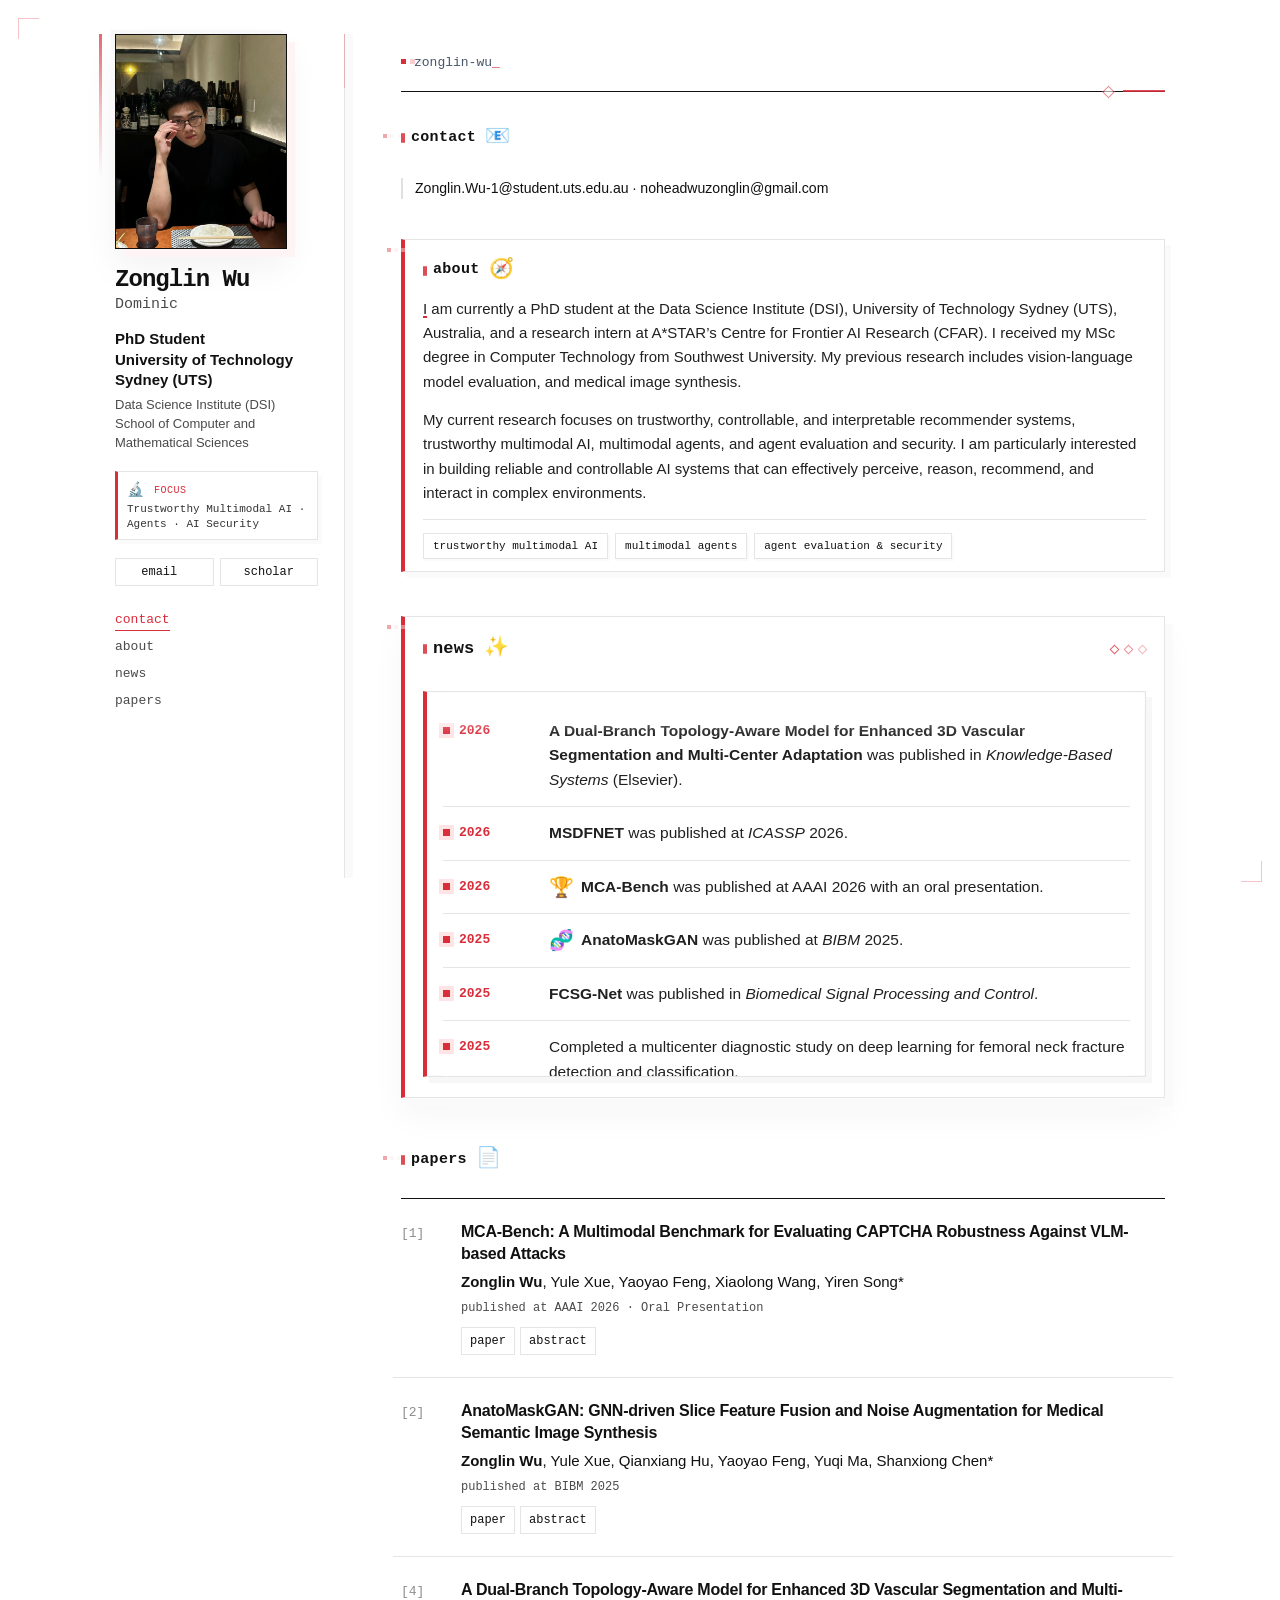
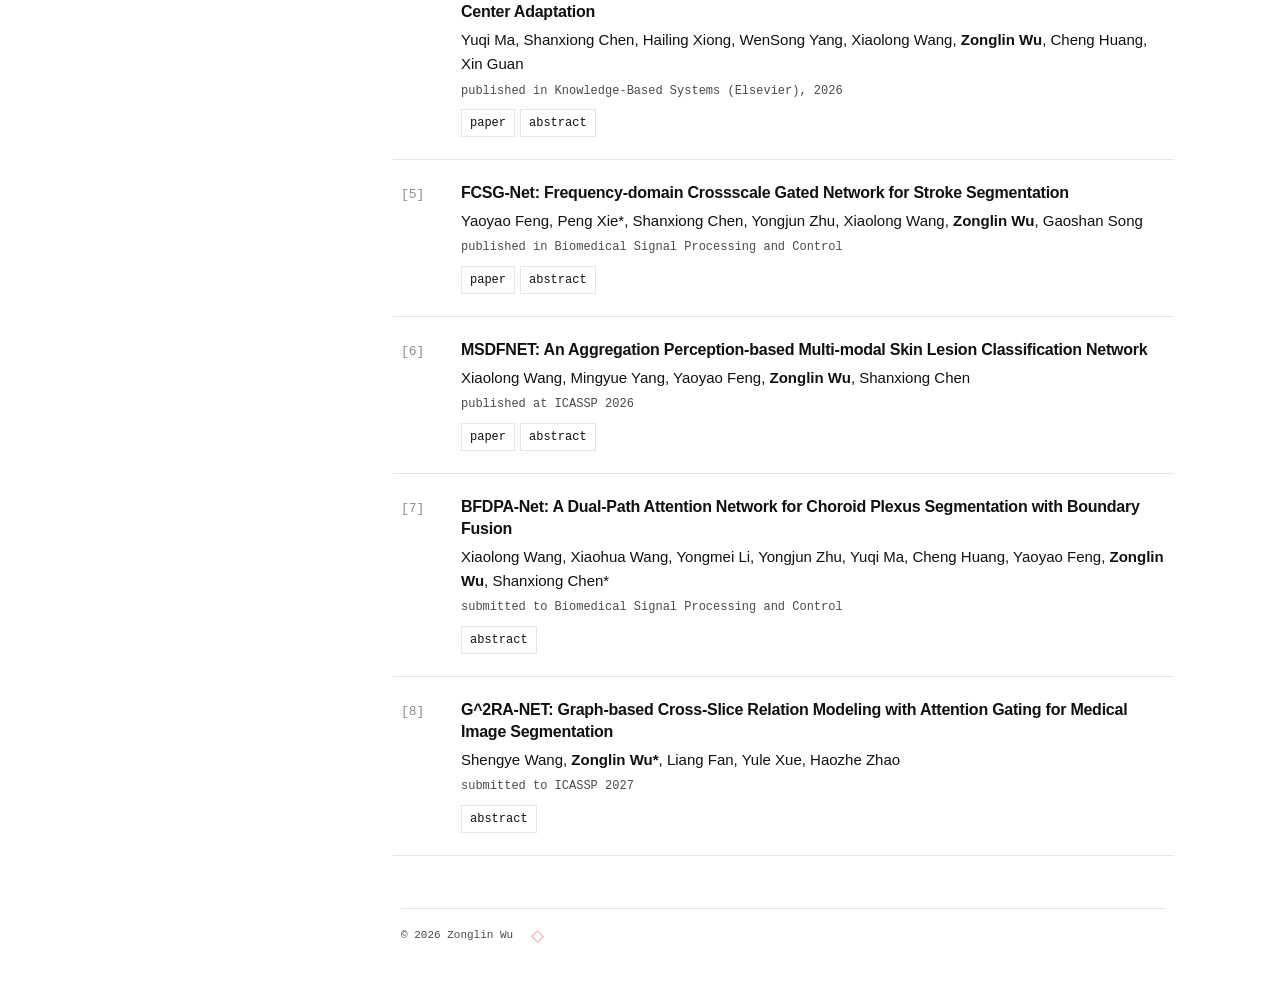
==== commit bf9f7c3f: "Add files via upload" ====
--- a/index.html
+++ b/index.html
@@ -57,17 +57,10 @@
 <section class="section about" id="about">
         <h2>About <span class="section-emoji" aria-hidden="true">🧭</span></h2>
         <p>
-          I am currently a PhD student at the Data Science Institute (DSI), University of Technology Sydney (UTS), Australia.
-          I previously received my MSc degree in Computer Technology from the School of Computer and Information Science,
-          Southwest University. During my previous research, I worked on vision-language model evaluation, medical image
-          synthesis, lesion and fracture detection, and medical image segmentation, with experience in developing reliable
-          and reproducible AI pipelines.
+          I am currently a PhD student at the Data Science Institute (DSI), University of Technology Sydney (UTS), Australia, and a research intern at A*STAR’s Centre for Frontier AI Research (CFAR). I received my MSc degree in Computer Technology from Southwest University. My previous research includes vision-language model evaluation, and medical image synthesis.
         </p>
         <p>
-          My current research focuses on trustworthy multimodal AI, multimodal agents, and agent evaluation and security.
-          I am interested in developing reliable, robust, and controllable AI systems by investigating how multimodal
-          models perceive, reason, and interact with complex environments. My future research aims to bridge foundation
-          models, multimodal intelligence, and trustworthy AI evaluation toward practical and responsible AI applications.
+          My current research focuses on trustworthy, controllable, and interpretable recommender systems, trustworthy multimodal AI, multimodal agents, and agent evaluation and security. I am particularly interested in building reliable and controllable AI systems that can effectively perceive, reason, recommend, and interact in complex environments.
         </p>
         <div class="focus-strip" aria-label="Research focus widgets">
           <span>trustworthy multimodal AI</span>
@@ -89,7 +82,7 @@
           </article>
           <article class="news-item important">
             <time>2026</time>
-            <p><strong>MSDFNET</strong> was published at ICASSP 2026.</p>
+            <p><strong>MSDFNET</strong> was published at <i>ICASSP</i> 2026.</p>
           </article>
                 <article class="news-item important">
             <time>2026</time>
@@ -97,11 +90,11 @@
           </article>
           <article class="news-item">
             <time>2025</time>
-            <p><span class="news-emoji" aria-hidden="true">🧬</span><strong>AnatoMaskGAN</strong> was published at BIBM 2025.</p>
+            <p><span class="news-emoji" aria-hidden="true">🧬</span><strong>AnatoMaskGAN</strong> was published at <i>BIBM</i> 2025.</p>
           </article>
           <article class="news-item">
             <time>2025</time>
-            <p><strong>FCSG-Net</strong> was published in Biomedical Signal Processing and Control.</p>
+            <p><strong>FCSG-Net</strong> was published in <i>Biomedical Signal Processing and Control</i>.</p>
           </article>
           <article class="news-item">
             <time>2025</time>
@@ -143,7 +136,7 @@
               <p class="fold" id="abs-2">Medical semantic-mask synthesis enhances data augmentation and analysis, yet most GAN-based methods still generate one-to-one images without maintaining spatial consistency across slices. To overcome this, we propose AnatoMaskGAN, a novel framework that embeds interslice spatial features, integrates diverse augmentation strategies, and optimizes deep feature learning for complex medical scans. Specifically, a GNN-based slice-feature fusion module models spatial relationships and aggregates contextual cues from neighboring slices, capturing anatomical structures more comprehensively. A 3D spatial noise-injection strategy fuses weighted spatial features with noise to enrich structural diversity, while a grayscale-texture classifier refines grayscale and texture representation during generation. Experiments on L2R-OASIS and L2R-Abdomen CT show that AnatoMaskGAN achieves 26.50 dB PSNR and 0.9229 SSIM on L2R-OASIS, surpassing the state of the art by 0.43 dB, and reaches 0.8602 SSIM on L2R-Abdomen CT, a 0.48-point improvement. Ablation studies confirm that removing any of the three modules degrades PSNR, SSIM, and LPIPS, verifying the effectiveness of each component in enhancing reconstruction fidelity and perceptual quality. Code is available at https://github.com/noheadwuzonglin/AnatoMaskGAN.</p>
             </div>
           </article>
-
+    
           <article class="paper" data-index="3" data-year="2025">
             <div class="paper-no">[4]</div>
             <div class="paper-main">
@@ -199,13 +192,13 @@
           <article class="paper" data-index="8" data-year="2025">
             <div class="paper-no">[8]</div>
             <div class="paper-main">
-              <h3>Precise Numeric Control for Image Generation: Kontext-based Synthesis Aligned with Consistency Rewards</h3>
-              <p class="authors"><strong>Zonglin Wu</strong>, Jingjin Ma, Ziwen Li, Yule Xue, Yiren Song*</p>
-              <p class="meta">in preparation</p>
+              <h3>G^2RA-NET: Graph-based Cross-Slice Relation Modeling with Attention Gating for Medical Image Segmentation</h3>
+              <p class="authors">Shengye Wang, <strong>Zonglin Wu*</strong>, Liang Fan, Yule Xue, Haozhe Zhao</p>
+              <p class="meta">submitted to ICASSP 2027</p>
               <div class="actions">
                 <button type="button" data-toggle="abs-8">abstract</button>
               </div>
-              <p class="fold" id="abs-8">A controllable image generation study using Kontext-based synthesis and consistency rewards for precise numeric control.</p>
+              <p class="fold" id="abs-8">Medical image segmentation supports quantitative clinical analysis and computer-aided diagnosis. Recent methods for medical image segmentation have improved both local feature representation and volumetric context modeling. However, existing methods still strug- gle to efficiently model cross-slice relations in anisotropic volumet- ric images, limiting segmentation consistency and accuracy. This pa- per proposes G^2RA-Net, a medical image segmentation framework that combines graph-based cross-slice relation modeling with atten- tion gating. Graph-Based Slice Relationship Modeling (GSRM) cap- tures anatomical dependencies across consecutive slices by repre- senting each slice as a graph node and propagating semantic con- text through graph message passing. The Cross-Slice Attention Gate (CSAG) then selects relevant neighboring context and emphasizes target anatomical regions through attention-guided feature modula- tion. Experiments on brain MRI and abdominal CT datasets demon- strate that G^2RA-Net outperforms representative methods in seg- mentation accuracy and boundary quality. Ablation studies further validate the proposed design.</p>
             </div>
           </article>
         </div>
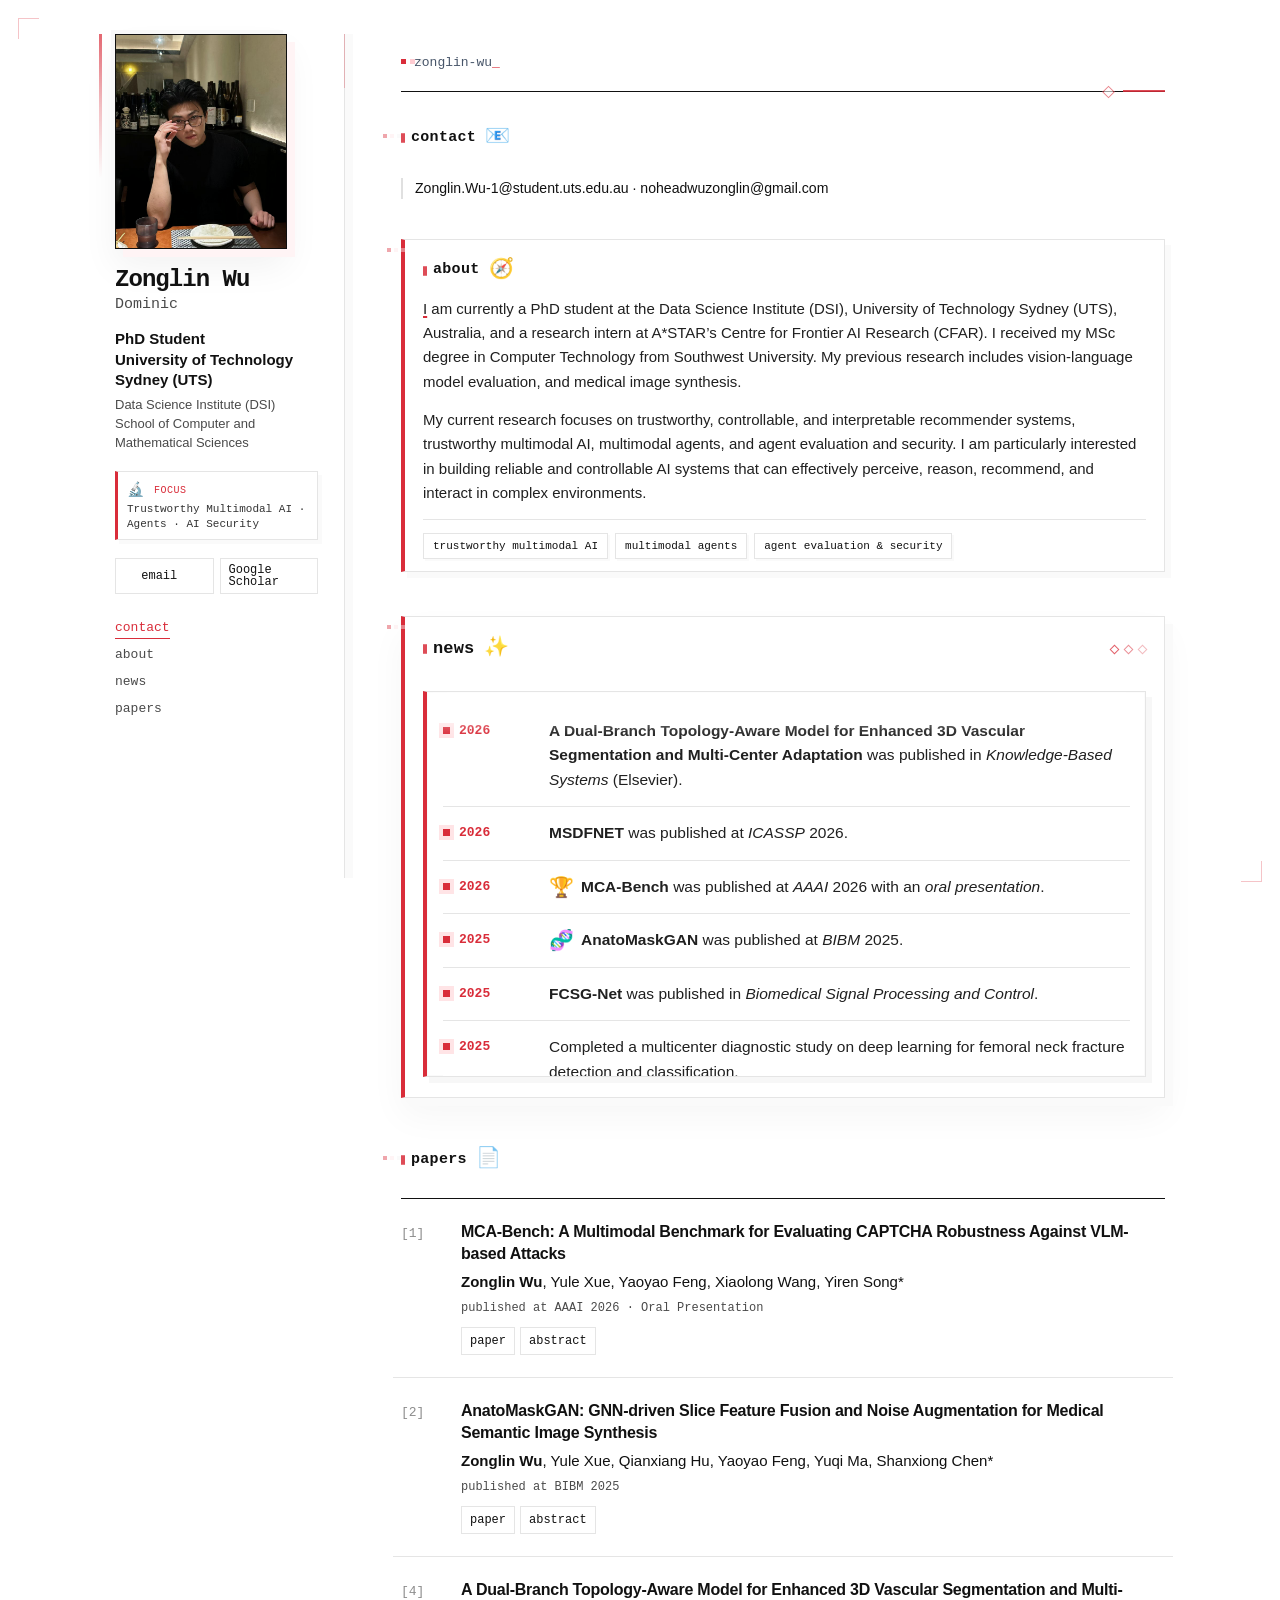
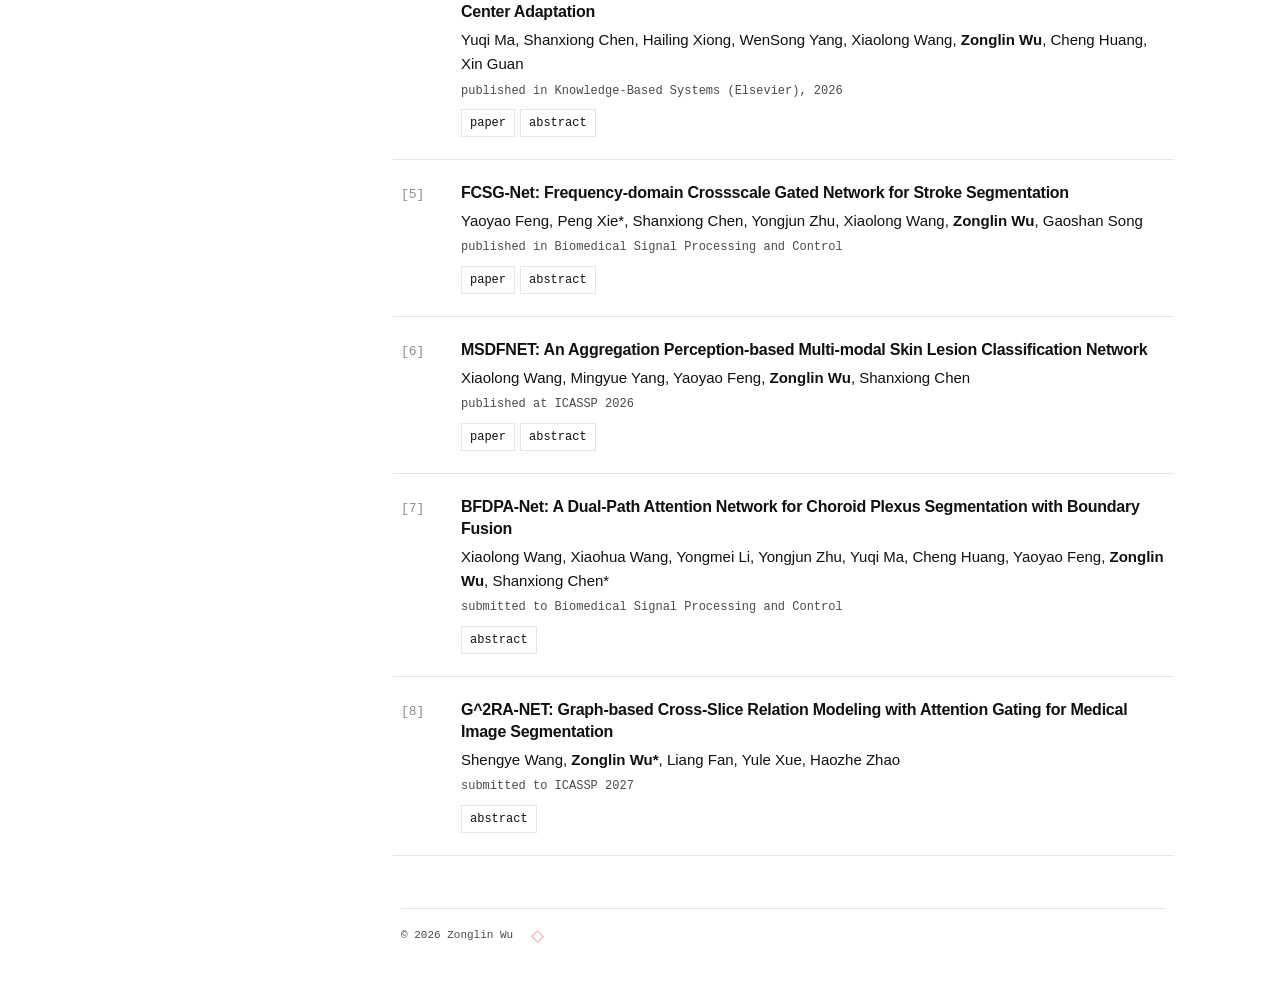
==== commit abdc497f: "Add files via upload new index" ====
--- a/index.html
+++ b/index.html
@@ -27,7 +27,7 @@
       </div>
       <div class="links" aria-label="Profile links">
         <a href="mailto:Zonglin.Wu-1@student.uts.edu.au" id="emailLink">email</a>
-        <a href="https://scholar.google.com/citations?user=YOUR_GOOGLE_SCHOLAR_ID" target="_blank" rel="noreferrer">scholar</a>
+        <a href="https://scholar.google.com/citations?user=YOUR_GOOGLE_SCHOLAR_ID" target="_blank" rel="noreferrer">Google Scholar</a>
       </div>
     
       <nav class="nav" aria-label="Page navigation">
@@ -86,7 +86,7 @@
           </article>
                 <article class="news-item important">
             <time>2026</time>
-            <p><span class="news-emoji" aria-hidden="true">🏆</span><strong>MCA-Bench</strong> was published at AAAI 2026 with an oral presentation.</p>
+            <p><span class="news-emoji" aria-hidden="true">🏆</span><strong>MCA-Bench</strong> was published at <i>AAAI</i> 2026 with an <i>oral presentation</i>.</p>
           </article>
           <article class="news-item">
             <time>2025</time>
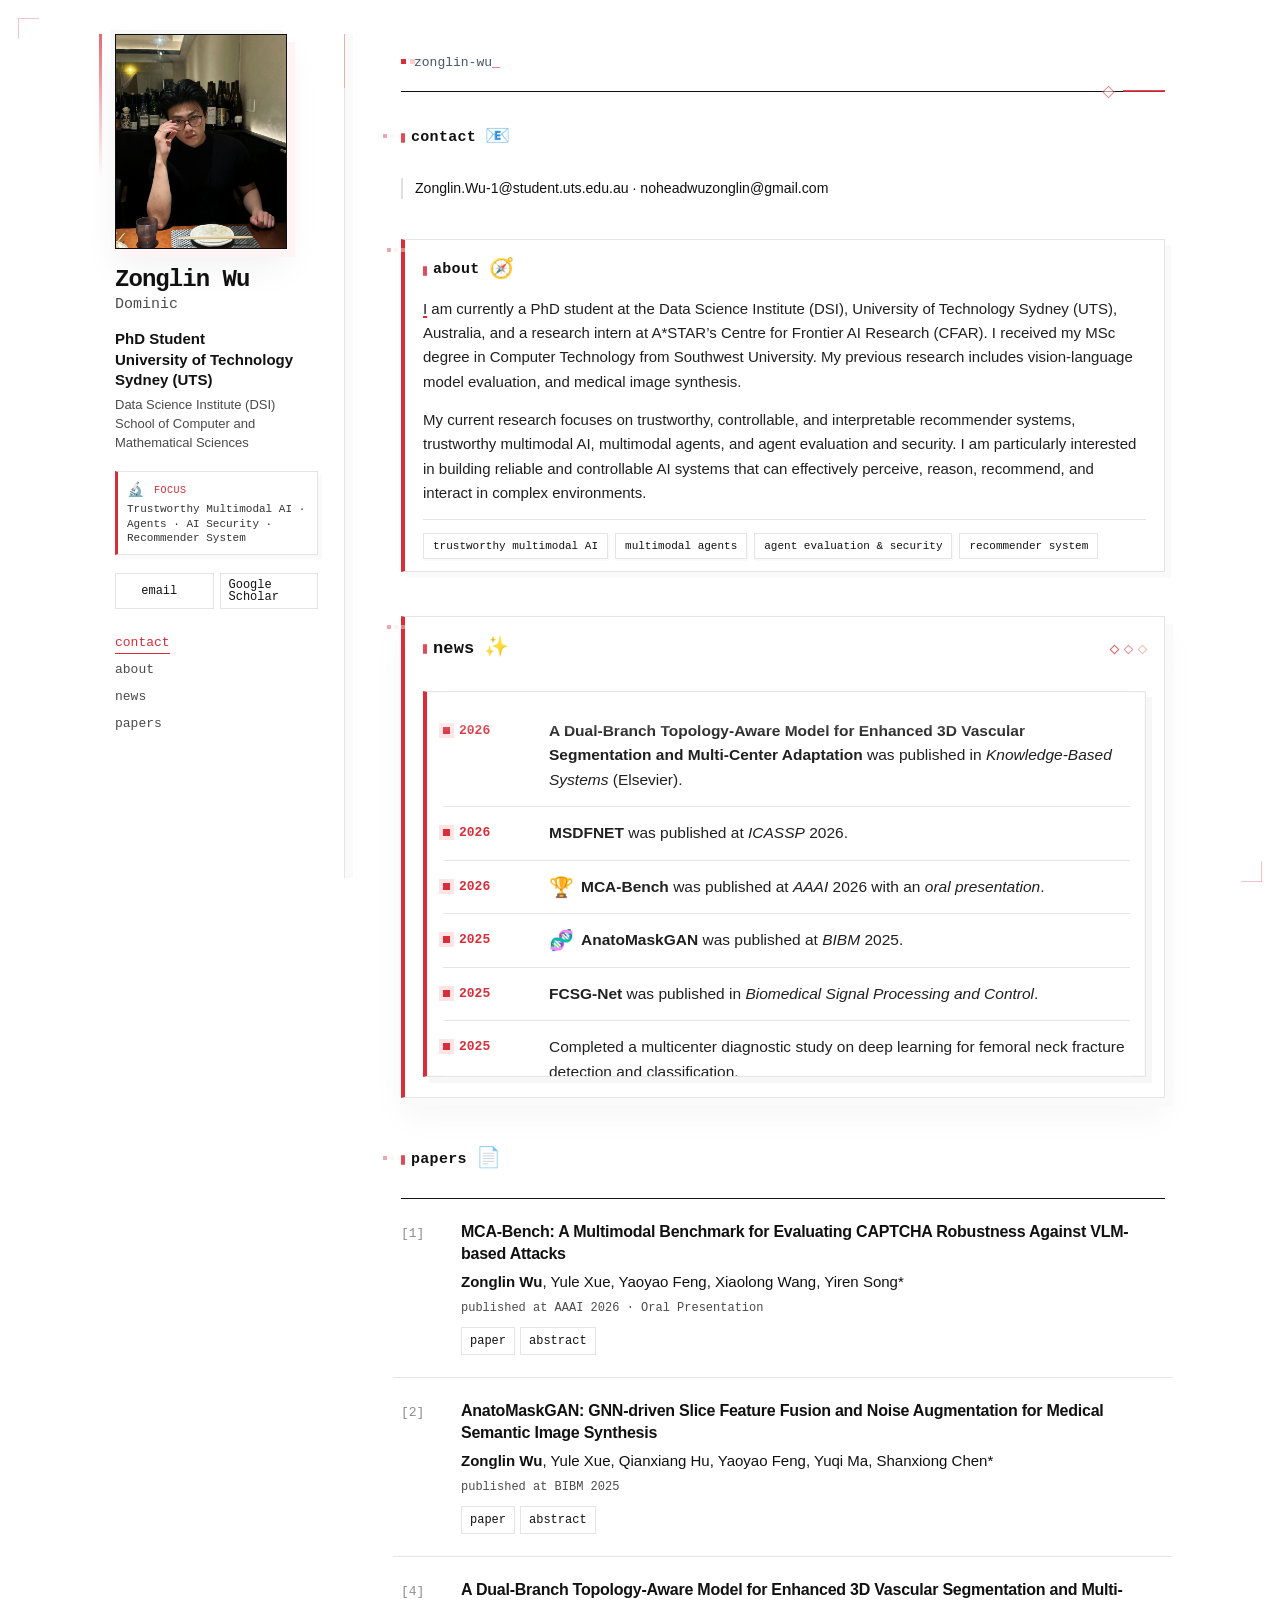
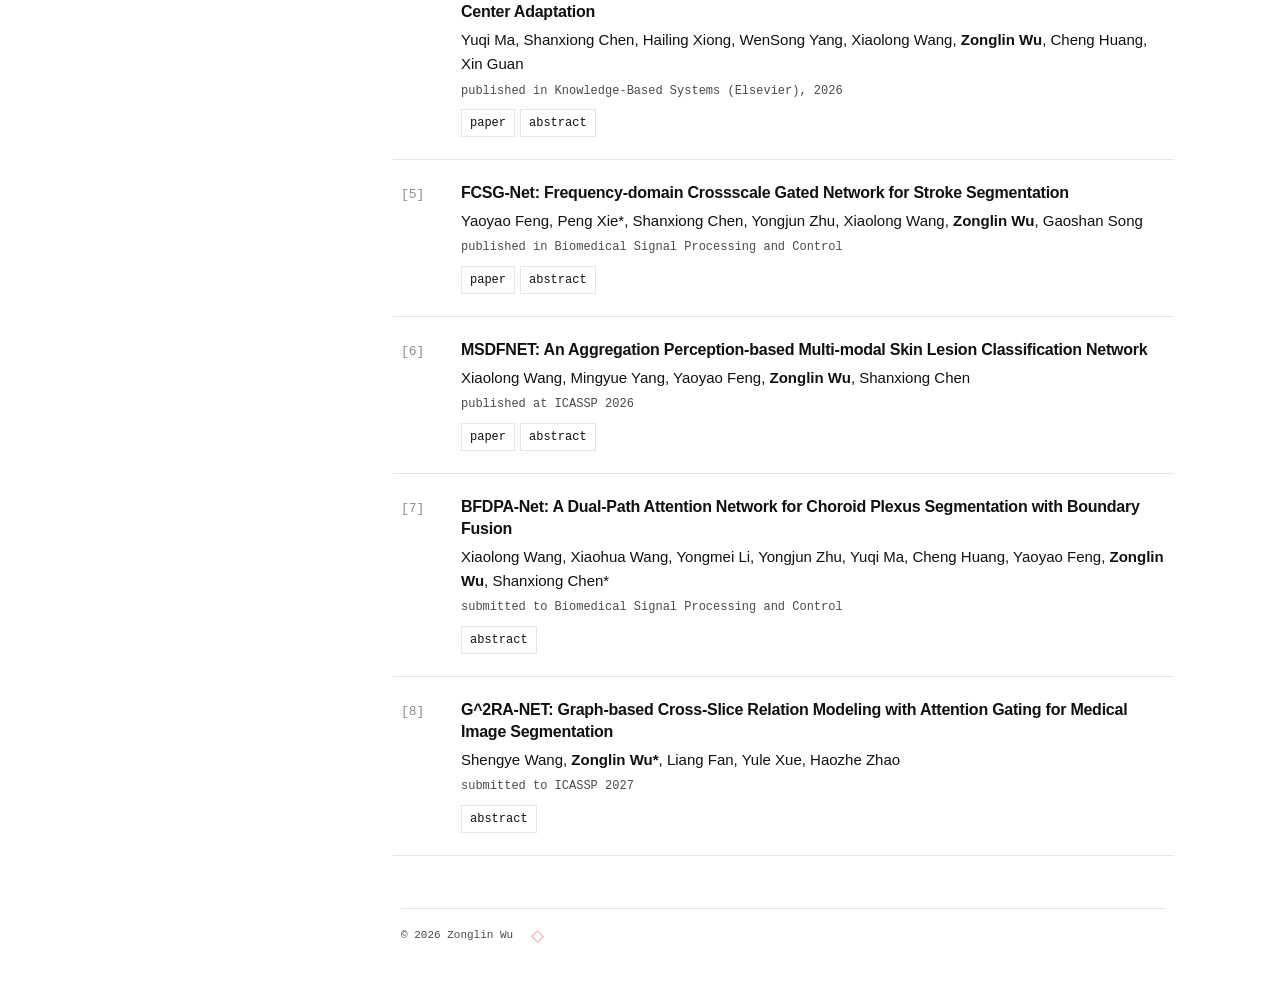
==== commit b104776c: "Add files via upload new index2" ====
--- a/index.html
+++ b/index.html
@@ -23,7 +23,7 @@
     
       <div class="tiny-card" aria-label="Current research snapshot">
         <span class="tiny-k"><span class="tiny-emoji" aria-hidden="true">🔬</span> focus</span>
-        <span class="tiny-v">Trustworthy Multimodal AI · Agents · AI Security</span>
+        <span class="tiny-v">Trustworthy Multimodal AI · Agents · AI Security · Recommender System</span>
       </div>
       <div class="links" aria-label="Profile links">
         <a href="mailto:Zonglin.Wu-1@student.uts.edu.au" id="emailLink">email</a>
@@ -66,6 +66,7 @@
           <span>trustworthy multimodal AI</span>
           <span>multimodal agents</span>
           <span>agent evaluation & security</span>
+          <span>recommender system</span>
         </div>
       </section>
     
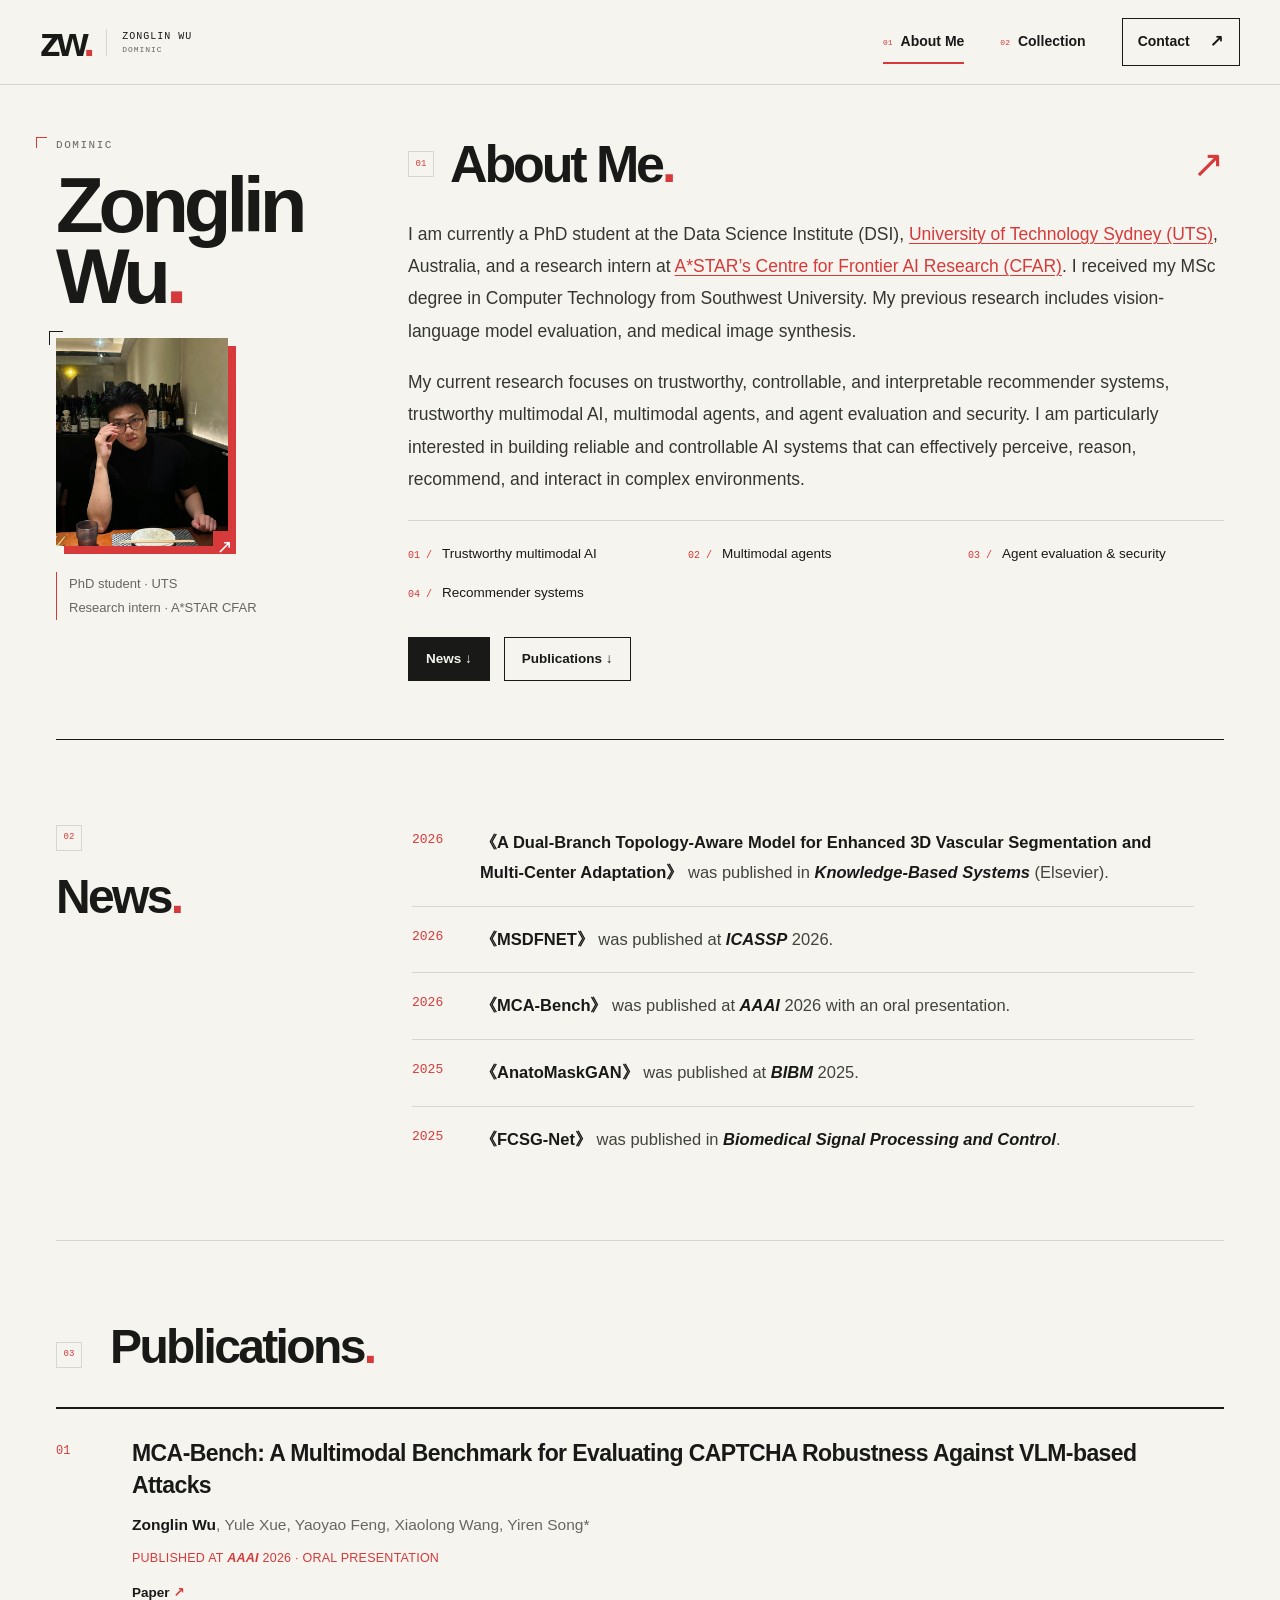
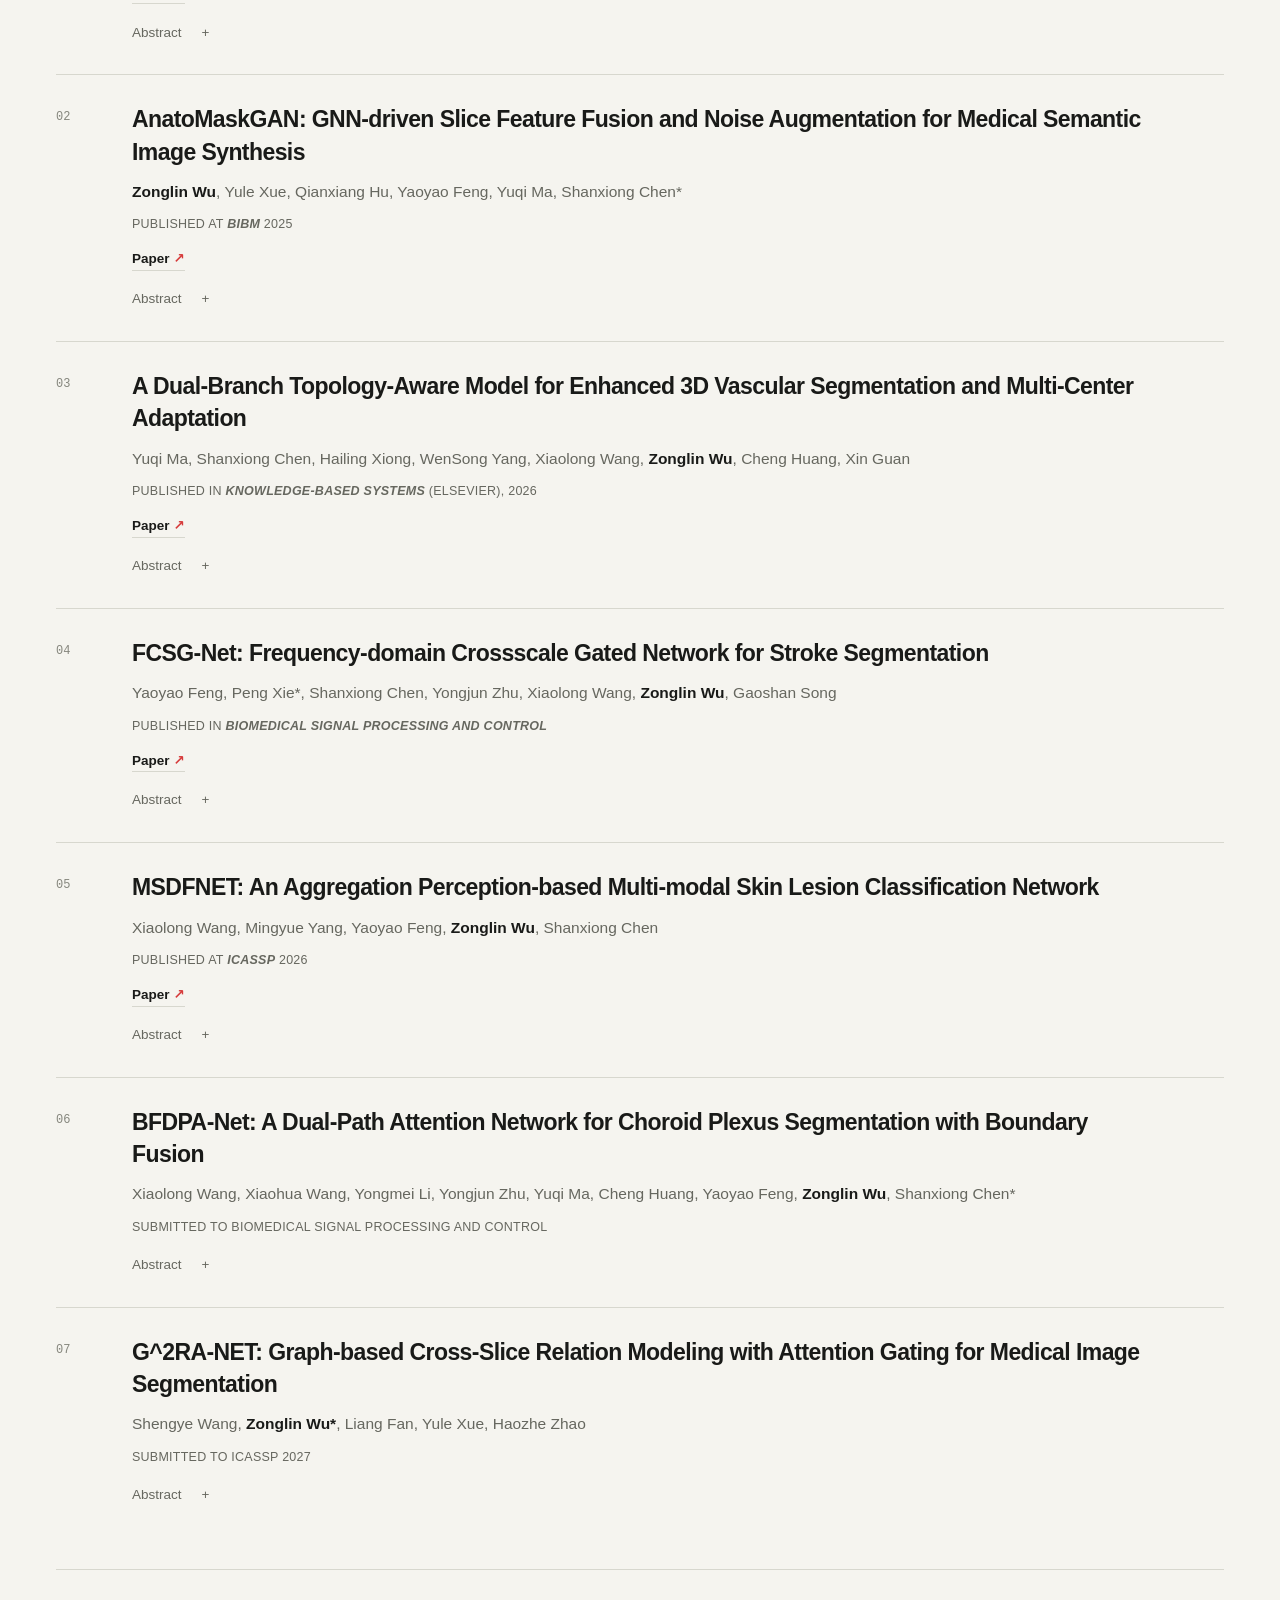
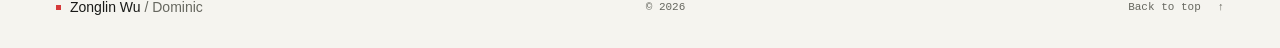
==== commit 481cfa7e: "Update personal homepage" ====
--- a/index.html
+++ b/index.html
@@ -3,214 +3,163 @@
 <head>
   <meta charset="utf-8" />
   <meta name="viewport" content="width=device-width, initial-scale=1" />
-  <meta name="description" content="Academic homepage of Zonglin Wu, PhD student at University of Technology Sydney." />
-  <title>Zonglin Wu</title>
-  <link rel="stylesheet" href="assets/style.css" />
+  <meta name="description" content="Zonglin Wu (Dominic). PhD student at UTS and research intern at A*STAR CFAR. Research and a collection of places along the way." />
+  <meta name="theme-color" content="#f5f4ef" />
+  <title>Zonglin Wu / Dominic — Research &amp; Collection</title>
+  <script>document.documentElement.classList.add('js');</script>
+  <link rel="icon" href="assets/favicon.svg" type="image/svg+xml" />
+  <link rel="stylesheet" href="assets/style.css?v=affiliations" />
+  <script src="assets/main.js" defer></script>
 </head>
-<body>
-  <div class="scanline" aria-hidden="true"></div>
-  <div class="toast" id="toast" role="status" aria-live="polite"></div>
-
-  <main class="site" id="top">
-    <aside class="rail">
-      <a class="skip" href="#papers">skip to papers</a>
-      <img class="photo" src="assets/profile.jpeg" alt="Profile photo placeholder" />
-    
-      <h1>Zonglin Wu</h1>
-      <p class="aka">Dominic</p>
-      <p class="position">PhD Student<br />University of Technology Sydney (UTS)</p>
-      <p class="unit">Data Science Institute (DSI)<br />School of Computer and Mathematical Sciences</p>
-    
-      <div class="tiny-card" aria-label="Current research snapshot">
-        <span class="tiny-k"><span class="tiny-emoji" aria-hidden="true">🔬</span> focus</span>
-        <span class="tiny-v">Trustworthy Multimodal AI · Agents · AI Security · Recommender System</span>
+<body class="" id="top">
+  <a class="skip-link" href="#main">Skip to content</a>
+  <div class="reading-progress" aria-hidden="true"></div>
+  <header class="site-header">
+    <div class="header-inner">
+      <a class="brand" href="index.html" aria-label="Zonglin Wu, home"><span class="brand-mark">zw<span>.</span></span><span class="brand-name">ZONGLIN WU<span>DOMINIC</span></span></a>
+      <button class="menu-toggle" type="button" aria-expanded="false" aria-controls="site-nav"><span class="menu-lines" aria-hidden="true"></span><span class="menu-label">Menu</span></button>
+      <nav class="site-nav" id="site-nav" aria-label="Main navigation">
+        <a href="index.html" aria-current="page"><span class="nav-number" aria-hidden="true">01</span>About Me</a><a href="collection.html"><span class="nav-number" aria-hidden="true">02</span>Collection</a>
+        <details class="contact-dropdown" id="contact-menu">
+          <summary>Contact <span aria-hidden="true">↗</span></summary>
+          <div class="contact-popover">
+            <p class="eyebrow">CONTACT</p>
+            <div class="contact-row"><span class="contact-kind">Academic</span><a href="mailto:Zonglin.Wu-1@student.uts.edu.au">Zonglin.Wu-1@student.uts.edu.au</a><button class="copy-button" type="button" data-copy="Zonglin.Wu-1@student.uts.edu.au" aria-label="Copy academic email">Copy</button></div>
+            <div class="contact-row"><span class="contact-kind">Personal</span><a href="mailto:noheadwuzonglin@gmail.com">noheadwuzonglin@gmail.com</a><button class="copy-button" type="button" data-copy="noheadwuzonglin@gmail.com" aria-label="Copy personal email">Copy</button></div>
+            <a class="contact-scholar" href="https://scholar.google.com/scholar?q=%22Zonglin+Wu%22" target="_blank" rel="noopener noreferrer">Google Scholar <span aria-hidden="true">↗</span></a>
+          </div>
+        </details>
+      </nav>
+    </div>
+  </header>
+  <main id="main">
+    <section class="about-home wrap" id="about" aria-labelledby="about-title">
+      <div class="profile-summary">
+        <div class="profile-name"><p class="profile-alias">DOMINIC</p><h1>Zonglin<br /> Wu<span class="accent">.</span></h1></div>
+        <figure class="profile-frame"><img class="profile-avatar" src="assets/profile.jpeg" width="1280" height="1707" alt="Zonglin Wu" fetchpriority="high" /><span class="profile-photo-mark" aria-hidden="true">↗</span></figure>
+        <p class="profile-role">PhD student · UTS<br />Research intern · A*STAR CFAR</p>
       </div>
-      <div class="links" aria-label="Profile links">
-        <a href="mailto:Zonglin.Wu-1@student.uts.edu.au" id="emailLink">email</a>
-        <a href="https://scholar.google.com/citations?user=YOUR_GOOGLE_SCHOLAR_ID" target="_blank" rel="noreferrer">Google Scholar</a>
-      </div>
-    
-      <nav class="nav" aria-label="Page navigation">
-        <a href="#contact">contact</a>
-        <a href="#about">about</a>
-        <a href="#news">news</a>
-        <a href="#papers">papers</a>
-      </nav>
-    </aside>
-    
-    <section class="content">
-      <header class="topbar">
-        <div class="identity-line" aria-label="Page status">
-          <div class="path" id="nameLine" title="click to copy email">zonglin-wu<span id="cursor">_</span></div>
-        </div>
-      </header>
-    
-            <section class="section contact" id="contact">
-        <div class="section-head">
-          <h2>Contact <span class="section-emoji" aria-hidden="true">📧</span></h2>
-        </div>
-        <div class="contact-panel">
-          <p>Zonglin.Wu-1@student.uts.edu.au · noheadwuzonglin@gmail.com</p>
-        </div>
-      </section>
-
-<section class="section about" id="about">
-        <h2>About <span class="section-emoji" aria-hidden="true">🧭</span></h2>
-        <p>
-          I am currently a PhD student at the Data Science Institute (DSI), University of Technology Sydney (UTS), Australia, and a research intern at A*STAR’s Centre for Frontier AI Research (CFAR). I received my MSc degree in Computer Technology from Southwest University. My previous research includes vision-language model evaluation, and medical image synthesis.
+      <div class="about-home-copy"><div class="about-heading"><span class="section-number" aria-hidden="true">01</span><h2 id="about-title">About Me<span class="accent">.</span></h2><span class="heading-mark" aria-hidden="true">↗</span></div>
+        <div class="about-body"><p>
+          I am currently a PhD student at the Data Science Institute (DSI), <span class="affiliation-highlight">University of Technology Sydney (UTS)</span>, Australia, and a research intern at <span class="affiliation-highlight">A*STAR’s Centre for Frontier AI Research (CFAR)</span>. I received my MSc degree in Computer Technology from Southwest University. My previous research includes vision-language model evaluation, and medical image synthesis.
         </p>
-        <p>
+<p>
           My current research focuses on trustworthy, controllable, and interpretable recommender systems, trustworthy multimodal AI, multimodal agents, and agent evaluation and security. I am particularly interested in building reliable and controllable AI systems that can effectively perceive, reason, recommend, and interact in complex environments.
         </p>
-        <div class="focus-strip" aria-label="Research focus widgets">
-          <span>trustworthy multimodal AI</span>
-          <span>multimodal agents</span>
-          <span>agent evaluation & security</span>
-          <span>recommender system</span>
-        </div>
-      </section>
-    
-      <section class="section news" id="news">
-        <div class="section-head compact-head">
-          <h2>News <span class="section-emoji" aria-hidden="true">✨</span></h2>
-          <span class="news-dots" aria-hidden="true"><i></i><i></i><i></i></span>
-        </div>
-    
-        <div class="news-panel" id="newsPanel" tabindex="0" aria-label="Recent academic news">
-          <article class="news-item important">
+        <div class="focus-strip" aria-label="Research interests"><span>Trustworthy multimodal AI</span><span>Multimodal agents</span><span>Agent evaluation &amp; security</span><span>Recommender systems</span></div></div>
+        <nav class="section-jump" aria-label="Research sections"><a href="#news">News ↓</a><a href="#papers">Publications ↓</a></nav>
+      </div>
+    </section>
+
+    <section class="section wrap news-section" id="news" aria-labelledby="news-title">
+      <div class="section-heading"><span class="section-number" aria-hidden="true">02</span><h2 id="news-title">News<span class="accent">.</span></h2></div>
+      <div class="news-list" tabindex="0" role="region" aria-label="News updates"><article class="news-item important">
             <time>2026</time>
-            <p><strong>A Dual-Branch Topology-Aware Model for Enhanced 3D Vascular Segmentation and Multi-Center Adaptation</strong> was published in <i>Knowledge-Based Systems</i> (Elsevier).</p>
+            <p><strong>《A Dual-Branch Topology-Aware Model for Enhanced 3D Vascular Segmentation and Multi-Center Adaptation》</strong> was published in <strong class="venue"><em>Knowledge-Based Systems</em></strong> (Elsevier).</p>
+          </article><article class="news-item important">
+            <time>2026</time>
+            <p><strong>《MSDFNET》</strong> was published at <strong class="venue"><em>ICASSP</em></strong> 2026.</p>
+          </article><article class="news-item important">
+            <time>2026</time>
+            <p><strong>《MCA-Bench》</strong> was published at <strong class="venue"><em>AAAI</em></strong> 2026 with an <i>oral presentation</i>.</p>
           </article>
-          <article class="news-item important">
-            <time>2026</time>
-            <p><strong>MSDFNET</strong> was published at <i>ICASSP</i> 2026.</p>
-          </article>
-                <article class="news-item important">
-            <time>2026</time>
-            <p><span class="news-emoji" aria-hidden="true">🏆</span><strong>MCA-Bench</strong> was published at <i>AAAI</i> 2026 with an <i>oral presentation</i>.</p>
-          </article>
-          <article class="news-item">
+        <article class="news-item">
             <time>2025</time>
-            <p><span class="news-emoji" aria-hidden="true">🧬</span><strong>AnatoMaskGAN</strong> was published at <i>BIBM</i> 2025.</p>
-          </article>
-          <article class="news-item">
+            <p><strong>《AnatoMaskGAN》</strong> was published at <strong class="venue"><em>BIBM</em></strong> 2025.</p>
+          </article><article class="news-item">
             <time>2025</time>
-            <p><strong>FCSG-Net</strong> was published in <i>Biomedical Signal Processing and Control</i>.</p>
-          </article>
-          <article class="news-item">
+            <p><strong>《FCSG-Net》</strong> was published in <strong class="venue"><em>Biomedical Signal Processing and Control</em></strong>.</p>
+          </article><article class="news-item">
             <time>2025</time>
             <p>Completed a multicenter diagnostic study on deep learning for femoral neck fracture detection and classification.</p>
           </article>
-        </div>
-      </section>
-    
-      <section class="section" id="papers">
-        <div class="section-head">
-          <h2>Papers <span class="section-emoji" aria-hidden="true">📄</span></h2>
-        </div>
-    
-        <div class="paper-list" id="paperList">
-          <article class="paper" data-index="1" data-year="2025">
-            <div class="paper-no">[1]</div>
+      </div>
+    </section>
+
+    <section class="section wrap papers-section" id="papers" aria-labelledby="papers-title">
+      <div class="section-heading"><span class="section-number" aria-hidden="true">03</span><h2 id="papers-title">Publications<span class="accent">.</span></h2></div>
+      <div class="paper-list"><article class="paper paper-featured">
+            <div class="paper-no">01</div>
             <div class="paper-main">
               <h3>MCA-Bench: A Multimodal Benchmark for Evaluating CAPTCHA Robustness Against VLM-based Attacks</h3>
               <p class="authors"><strong>Zonglin Wu</strong>, Yule Xue, Yaoyao Feng, Xiaolong Wang, Yiren Song*</p>
-              <p class="meta">published at AAAI 2026 · Oral Presentation</p>
+              <p class="meta">published at <strong class="venue"><em>AAAI</em></strong> 2026 · Oral Presentation</p>
               <div class="actions">
-                <a href="https://ojs.aaai.org/index.php/AAAI/article/view/41141" target="_blank" rel="noreferrer">paper</a>
-                <button type="button" data-toggle="abs-1">abstract</button>
+                <a href="https://ojs.aaai.org/index.php/AAAI/article/view/41141" target="_blank" rel="noopener noreferrer">paper</a>
               </div>
-              <p class="fold" id="abs-1">As automated attack techniques rapidly advance, CAPTCHAs remain a critical defense mechanism against malicious bots. However, existing CAPTCHA schemes encompass a diverse range of modalities—from static distorted text and obfuscated images to interactive clicks, sliding puzzles, and logic-based questions—yet the community still lacks a unified, large-scale, multimodal benchmark to rigorously evaluate their security robustness. To address this gap, we introduce MCA-Bench, a comprehensive and reproducible benchmarking suite that integrates heterogeneous CAPTCHA types into a single evaluation protocol. Leveraging a shared vision–language model backbone, we fine-tune specialized cracking agents for each CAPTCHA category, enabling consistent, cross-modal assessments. Extensive experiments reveal that MCA-Bench effectively maps the vulnerability spectrum of modern CAPTCHA designs under varied attack settings, and—crucially—offers the first quantitative analysis of how challenge complexity, interaction depth, and model solvability interrelate. Based on these findings, we propose three actionable design principles and identify key open challenges, laying the groundwork for systematic CAPTCHA hardening, fair benchmarking, and broader community collaboration.</p>
+              <details class="paper-abstract"><summary>Abstract <span aria-hidden="true">+</span></summary><p id="abs-1">As automated attack techniques rapidly advance, CAPTCHAs remain a critical defense mechanism against malicious bots. However, existing CAPTCHA schemes encompass a diverse range of modalities—from static distorted text and obfuscated images to interactive clicks, sliding puzzles, and logic-based questions—yet the community still lacks a unified, large-scale, multimodal benchmark to rigorously evaluate their security robustness. To address this gap, we introduce MCA-Bench, a comprehensive and reproducible benchmarking suite that integrates heterogeneous CAPTCHA types into a single evaluation protocol. Leveraging a shared vision–language model backbone, we fine-tune specialized cracking agents for each CAPTCHA category, enabling consistent, cross-modal assessments. Extensive experiments reveal that MCA-Bench effectively maps the vulnerability spectrum of modern CAPTCHA designs under varied attack settings, and—crucially—offers the first quantitative analysis of how challenge complexity, interaction depth, and model solvability interrelate. Based on these findings, we propose three actionable design principles and identify key open challenges, laying the groundwork for systematic CAPTCHA hardening, fair benchmarking, and broader community collaboration.</p></details>
             </div>
-          </article>
-    
-          <article class="paper" data-index="2" data-year="2025">
-            <div class="paper-no">[2]</div>
+          </article><article class="paper">
+            <div class="paper-no">02</div>
             <div class="paper-main">
               <h3>AnatoMaskGAN: GNN-driven Slice Feature Fusion and Noise Augmentation for Medical Semantic Image Synthesis</h3>
               <p class="authors"><strong>Zonglin Wu</strong>, Yule Xue, Qianxiang Hu, Yaoyao Feng, Yuqi Ma, Shanxiong Chen*</p>
-              <p class="meta">published at BIBM 2025</p>
+              <p class="meta">published at <strong class="venue"><em>BIBM</em></strong> 2025</p>
               <div class="actions">
-                <a href="https://ieeexplore.ieee.org/abstract/document/11356443" target="_blank" rel="noreferrer">paper</a>
-                <button type="button" data-toggle="abs-2">abstract</button>
+                <a href="https://ieeexplore.ieee.org/abstract/document/11356443" target="_blank" rel="noopener noreferrer">paper</a>
               </div>
-              <p class="fold" id="abs-2">Medical semantic-mask synthesis enhances data augmentation and analysis, yet most GAN-based methods still generate one-to-one images without maintaining spatial consistency across slices. To overcome this, we propose AnatoMaskGAN, a novel framework that embeds interslice spatial features, integrates diverse augmentation strategies, and optimizes deep feature learning for complex medical scans. Specifically, a GNN-based slice-feature fusion module models spatial relationships and aggregates contextual cues from neighboring slices, capturing anatomical structures more comprehensively. A 3D spatial noise-injection strategy fuses weighted spatial features with noise to enrich structural diversity, while a grayscale-texture classifier refines grayscale and texture representation during generation. Experiments on L2R-OASIS and L2R-Abdomen CT show that AnatoMaskGAN achieves 26.50 dB PSNR and 0.9229 SSIM on L2R-OASIS, surpassing the state of the art by 0.43 dB, and reaches 0.8602 SSIM on L2R-Abdomen CT, a 0.48-point improvement. Ablation studies confirm that removing any of the three modules degrades PSNR, SSIM, and LPIPS, verifying the effectiveness of each component in enhancing reconstruction fidelity and perceptual quality. Code is available at https://github.com/noheadwuzonglin/AnatoMaskGAN.</p>
+              <details class="paper-abstract"><summary>Abstract <span aria-hidden="true">+</span></summary><p id="abs-2">Medical semantic-mask synthesis enhances data augmentation and analysis, yet most GAN-based methods still generate one-to-one images without maintaining spatial consistency across slices. To overcome this, we propose AnatoMaskGAN, a novel framework that embeds interslice spatial features, integrates diverse augmentation strategies, and optimizes deep feature learning for complex medical scans. Specifically, a GNN-based slice-feature fusion module models spatial relationships and aggregates contextual cues from neighboring slices, capturing anatomical structures more comprehensively. A 3D spatial noise-injection strategy fuses weighted spatial features with noise to enrich structural diversity, while a grayscale-texture classifier refines grayscale and texture representation during generation. Experiments on L2R-OASIS and L2R-Abdomen CT show that AnatoMaskGAN achieves 26.50 dB PSNR and 0.9229 SSIM on L2R-OASIS, surpassing the state of the art by 0.43 dB, and reaches 0.8602 SSIM on L2R-Abdomen CT, a 0.48-point improvement. Ablation studies confirm that removing any of the three modules degrades PSNR, SSIM, and LPIPS, verifying the effectiveness of each component in enhancing reconstruction fidelity and perceptual quality. Code is available at https://github.com/noheadwuzonglin/AnatoMaskGAN.</p></details>
             </div>
-          </article>
-    
-          <article class="paper" data-index="3" data-year="2025">
-            <div class="paper-no">[4]</div>
+          </article><article class="paper">
+            <div class="paper-no">03</div>
             <div class="paper-main">
               <h3>A Dual-Branch Topology-Aware Model for Enhanced 3D Vascular Segmentation and Multi-Center Adaptation</h3>
               <p class="authors">Yuqi Ma, Shanxiong Chen, Hailing Xiong, WenSong Yang, Xiaolong Wang, <strong>Zonglin Wu</strong>, Cheng Huang, Xin Guan</p>
-              <p class="meta">published in Knowledge-Based Systems (Elsevier), 2026</p>
+              <p class="meta">published in <strong class="venue"><em>Knowledge-Based Systems</em></strong> (Elsevier), 2026</p>
               <div class="actions">
-                <a href="https://www.sciencedirect.com/science/article/pii/S0950705126014310" target="_blank" rel="noreferrer">paper</a>
-                <button type="button" data-toggle="abs-3">abstract</button>
+                <a href="https://www.sciencedirect.com/science/article/pii/S0950705126014310" target="_blank" rel="noopener noreferrer">paper</a>
               </div>
-              <p class="fold" id="abs-3">Three-dimensional (3D) vascular segmentation is essential for cerebrovascular disease diagnosis, surgical planning, and quantitative vascular analysis. However, accurate segmentation from Magnetic Resonance Angiography (MRA) remains challenging due to complex vascular topology, thin and tortuous branches, pathological morphological variations, and domain shifts caused by different imaging centers. Existing deep learning methods often focus on local voxel-wise representation and may fail to preserve global vascular connectivity or maintain stable performance across centers. To address these challenges, we propose a Dual-Branch Topology-Aware Model (DBT) for 3D vascular segmentation and multi-center adaptation. The proposed framework introduces a vascular topology-aware network to model long-range structural dependencies of vascular trees, and a dual-branch multi-frequency adaptive fusion network to jointly enhance global vessel structures and fine-branch details. Furthermore, a multi-center domain adaptation module is incorporated to learn domain-invariant representations and improve cross-center generalization. Extensive experiments on four cerebrovascular datasets, including ADAM, HH, Loch, and TubeTK, demonstrate that DBT-Base, which excludes the multi-center domain adaptation module, and the complete DBT model achieve competitive segmentation performance compared with representative 3D medical image segmentation methods under single-center and multi-center settings, respectively. Quantitative and qualitative results show that DBT improves vessel continuity, fine-branch delineation, and robustness to unseen-center data. Ablation studies further validate the contribution of each component. These findings indicate that DBT provides an effective and generalizable framework for multi-center 3D vascular segmentation. Code is available at: https://github.com/ma-yu-qi/DBT.
-    </p>
+              <details class="paper-abstract"><summary>Abstract <span aria-hidden="true">+</span></summary><p id="abs-3">Three-dimensional (3D) vascular segmentation is essential for cerebrovascular disease diagnosis, surgical planning, and quantitative vascular analysis. However, accurate segmentation from Magnetic Resonance Angiography (MRA) remains challenging due to complex vascular topology, thin and tortuous branches, pathological morphological variations, and domain shifts caused by different imaging centers. Existing deep learning methods often focus on local voxel-wise representation and may fail to preserve global vascular connectivity or maintain stable performance across centers. To address these challenges, we propose a Dual-Branch Topology-Aware Model (DBT) for 3D vascular segmentation and multi-center adaptation. The proposed framework introduces a vascular topology-aware network to model long-range structural dependencies of vascular trees, and a dual-branch multi-frequency adaptive fusion network to jointly enhance global vessel structures and fine-branch details. Furthermore, a multi-center domain adaptation module is incorporated to learn domain-invariant representations and improve cross-center generalization. Extensive experiments on four cerebrovascular datasets, including ADAM, HH, Loch, and TubeTK, demonstrate that DBT-Base, which excludes the multi-center domain adaptation module, and the complete DBT model achieve competitive segmentation performance compared with representative 3D medical image segmentation methods under single-center and multi-center settings, respectively. Quantitative and qualitative results show that DBT improves vessel continuity, fine-branch delineation, and robustness to unseen-center data. Ablation studies further validate the contribution of each component. These findings indicate that DBT provides an effective and generalizable framework for multi-center 3D vascular segmentation. Code is available at: https://github.com/ma-yu-qi/DBT.
+    </p></details>
             </div>
-          </article>
-          <article class="paper" data-index="5" data-year="2025">
-            <div class="paper-no">[5]</div>
+          </article><article class="paper">
+            <div class="paper-no">04</div>
             <div class="paper-main">
               <h3>FCSG-Net: Frequency-domain Crossscale Gated Network for Stroke Segmentation</h3>
               <p class="authors">Yaoyao Feng, Peng Xie*, Shanxiong Chen, Yongjun Zhu, Xiaolong Wang, <strong>Zonglin Wu</strong>, Gaoshan Song</p>
-              <p class="meta">published in Biomedical Signal Processing and Control</p>
+              <p class="meta">published in <strong class="venue"><em>Biomedical Signal Processing and Control</em></strong></p>
               <div class="actions">
-                <a href="https://www.sciencedirect.com/science/article/pii/S1746809425017537" target="_blank" rel="noreferrer">paper</a>
-                <button type="button" data-toggle="abs-5">abstract</button>
+                <a href="https://www.sciencedirect.com/science/article/pii/S1746809425017537" target="_blank" rel="noopener noreferrer">paper</a>
               </div>
-              <p class="fold" id="abs-5">Accurate segmentation of stroke lesions is vital for treatment planning and prognosis evaluation. However, current deep learning-based methods still face bottlenecks in handling irregular and scattered small lesions, including limited long-range dependency modeling, loss of local details, and inadequate cross-scale fusion. Moreover, pure Transformer architectures incur high computational costs, hindering real-time clinical application. Manual delineation is also labor-intensive and subject to inter-observer variability, affecting algorithm training. To address these challenges, we propose a Frequency-domain Cross-scale Gated Network (FCSG-Net) that integrates the strengths of Convolutional Neural Networks (CNNs) and Transformers. Specifically, a Linear Aggregation Attention mechanism enables efficient global modeling while reducing attention complexity. Although the overall FLOPs of FCSG-Net are slightly higher than some lightweight models (e.g., 30G for TransUNet), they remain around 40G, achieving a favorable balance between accuracy and efficiency. The proposed Frequency-enhanced Dual Pooling Feature Enhancement (FDPFE) and Cross-scale Gated Fusion (CS-Fusion) modules dynamically optimize local details and global semantics. We systematically evaluated FCSG-Net on multimodal MRI stroke datasets (T1W, FLAIR, DWI, ADC) from ATLAS and ISLES22. Results show that FCSG-Net achieves average Dice scores of 67.94% and 72.84%, and Precision of 74.37% and 80.96% on ISLES22 and ATLAS, respectively, while maintaining high accuracy and efficiency. FCSG-Net can assist clinicians in rapidly and accurately identifying lesion boundaries, particularly for small lesions, thus providing reliable support for early stroke diagnosis and personalized treatment.</p>
+              <details class="paper-abstract"><summary>Abstract <span aria-hidden="true">+</span></summary><p id="abs-5">Accurate segmentation of stroke lesions is vital for treatment planning and prognosis evaluation. However, current deep learning-based methods still face bottlenecks in handling irregular and scattered small lesions, including limited long-range dependency modeling, loss of local details, and inadequate cross-scale fusion. Moreover, pure Transformer architectures incur high computational costs, hindering real-time clinical application. Manual delineation is also labor-intensive and subject to inter-observer variability, affecting algorithm training. To address these challenges, we propose a Frequency-domain Cross-scale Gated Network (FCSG-Net) that integrates the strengths of Convolutional Neural Networks (CNNs) and Transformers. Specifically, a Linear Aggregation Attention mechanism enables efficient global modeling while reducing attention complexity. Although the overall FLOPs of FCSG-Net are slightly higher than some lightweight models (e.g., 30G for TransUNet), they remain around 40G, achieving a favorable balance between accuracy and efficiency. The proposed Frequency-enhanced Dual Pooling Feature Enhancement (FDPFE) and Cross-scale Gated Fusion (CS-Fusion) modules dynamically optimize local details and global semantics. We systematically evaluated FCSG-Net on multimodal MRI stroke datasets (T1W, FLAIR, DWI, ADC) from ATLAS and ISLES22. Results show that FCSG-Net achieves average Dice scores of 67.94% and 72.84%, and Precision of 74.37% and 80.96% on ISLES22 and ATLAS, respectively, while maintaining high accuracy and efficiency. FCSG-Net can assist clinicians in rapidly and accurately identifying lesion boundaries, particularly for small lesions, thus providing reliable support for early stroke diagnosis and personalized treatment.</p></details>
             </div>
-          </article>
-          <article class="paper" data-index="6" data-year="2026">
-            <div class="paper-no">[6]</div>
+          </article><article class="paper">
+            <div class="paper-no">05</div>
             <div class="paper-main">
               <h3>MSDFNET: An Aggregation Perception-based Multi-modal Skin Lesion Classification Network</h3>
               <p class="authors">Xiaolong Wang, Mingyue Yang, Yaoyao Feng, <strong>Zonglin Wu</strong>, Shanxiong Chen</p>
-              <p class="meta">published at ICASSP 2026</p>
+              <p class="meta">published at <strong class="venue"><em>ICASSP</em></strong> 2026</p>
               <div class="actions">
-                <a href="https://ieeexplore.ieee.org/abstract/document/11463118" target="_blank" rel="noreferrer">paper</a>
-                <button type="button" data-toggle="abs-6">abstract</button>
+                <a href="https://ieeexplore.ieee.org/abstract/document/11463118" target="_blank" rel="noopener noreferrer">paper</a>
               </div>
-              <p class="fold" id="abs-6">Accurate classification of multimodal skin diseases is vital for improving patient prognosis. However, the heterogeneity of image modalities and simplicity and lack of dynamism in existing fusion methods affect diagnostic effectiveness. This paper proposes an aggregate perception-based multimodal skin lesion classification model with a three-stage progressive fusion framework: in the dual-modal interaction stage, cross-modal complementarity between dermoscopic and clinical images is achieved through collaborative feature learning; in the aggregate perception stage, dynamic fusion of multi-stage image features generates more discriminative representations; the metadata fusion module integrates clinical text and image features with dual self-attention. Experiments demonstrate that the model performs excellently in core diagnostic and all tasks, significantly outperforming advanced models and providing reliable support for clinical diagnosis.</p>
+              <details class="paper-abstract"><summary>Abstract <span aria-hidden="true">+</span></summary><p id="abs-6">Accurate classification of multimodal skin diseases is vital for improving patient prognosis. However, the heterogeneity of image modalities and simplicity and lack of dynamism in existing fusion methods affect diagnostic effectiveness. This paper proposes an aggregate perception-based multimodal skin lesion classification model with a three-stage progressive fusion framework: in the dual-modal interaction stage, cross-modal complementarity between dermoscopic and clinical images is achieved through collaborative feature learning; in the aggregate perception stage, dynamic fusion of multi-stage image features generates more discriminative representations; the metadata fusion module integrates clinical text and image features with dual self-attention. Experiments demonstrate that the model performs excellently in core diagnostic and all tasks, significantly outperforming advanced models and providing reliable support for clinical diagnosis.</p></details>
             </div>
-          </article>
-          <article class="paper" data-index="7" data-year="2025">
-            <div class="paper-no">[7]</div>
+          </article><article class="paper">
+            <div class="paper-no">06</div>
             <div class="paper-main">
               <h3>BFDPA-Net: A Dual-Path Attention Network for Choroid Plexus Segmentation with Boundary Fusion</h3>
               <p class="authors">Xiaolong Wang, Xiaohua Wang, Yongmei Li, Yongjun Zhu, Yuqi Ma, Cheng Huang, Yaoyao Feng, <strong>Zonglin Wu</strong>, Shanxiong Chen*</p>
               <p class="meta">submitted to Biomedical Signal Processing and Control</p>
-              <div class="actions">
-                <button type="button" data-toggle="abs-7">abstract</button>
-              </div>
-              <p class="fold" id="abs-7">A dual-path attention network for choroid plexus segmentation with boundary fusion.</p>
+              
+              <details class="paper-abstract"><summary>Abstract <span aria-hidden="true">+</span></summary><p id="abs-7">A dual-path attention network for choroid plexus segmentation with boundary fusion.</p></details>
             </div>
-          </article>
-          <article class="paper" data-index="8" data-year="2025">
-            <div class="paper-no">[8]</div>
+          </article><article class="paper">
+            <div class="paper-no">07</div>
             <div class="paper-main">
               <h3>G^2RA-NET: Graph-based Cross-Slice Relation Modeling with Attention Gating for Medical Image Segmentation</h3>
               <p class="authors">Shengye Wang, <strong>Zonglin Wu*</strong>, Liang Fan, Yule Xue, Haozhe Zhao</p>
               <p class="meta">submitted to ICASSP 2027</p>
-              <div class="actions">
-                <button type="button" data-toggle="abs-8">abstract</button>
-              </div>
-              <p class="fold" id="abs-8">Medical image segmentation supports quantitative clinical analysis and computer-aided diagnosis. Recent methods for medical image segmentation have improved both local feature representation and volumetric context modeling. However, existing methods still strug- gle to efficiently model cross-slice relations in anisotropic volumet- ric images, limiting segmentation consistency and accuracy. This pa- per proposes G^2RA-Net, a medical image segmentation framework that combines graph-based cross-slice relation modeling with atten- tion gating. Graph-Based Slice Relationship Modeling (GSRM) cap- tures anatomical dependencies across consecutive slices by repre- senting each slice as a graph node and propagating semantic con- text through graph message passing. The Cross-Slice Attention Gate (CSAG) then selects relevant neighboring context and emphasizes target anatomical regions through attention-guided feature modula- tion. Experiments on brain MRI and abdominal CT datasets demon- strate that G^2RA-Net outperforms representative methods in seg- mentation accuracy and boundary quality. Ablation studies further validate the proposed design.</p>
+              
+              <details class="paper-abstract"><summary>Abstract <span aria-hidden="true">+</span></summary><p id="abs-8">Medical image segmentation supports quantitative clinical analysis and computer-aided diagnosis. Recent methods for medical image segmentation have improved both local feature representation and volumetric context modeling. However, existing methods still strug- gle to efficiently model cross-slice relations in anisotropic volumet- ric images, limiting segmentation consistency and accuracy. This pa- per proposes G^2RA-Net, a medical image segmentation framework that combines graph-based cross-slice relation modeling with atten- tion gating. Graph-Based Slice Relationship Modeling (GSRM) cap- tures anatomical dependencies across consecutive slices by repre- senting each slice as a graph node and propagating semantic con- text through graph message passing. The Cross-Slice Attention Gate (CSAG) then selects relevant neighboring context and emphasizes target anatomical regions through attention-guided feature modula- tion. Experiments on brain MRI and abdominal CT datasets demon- strate that G^2RA-Net outperforms representative methods in seg- mentation accuracy and boundary quality. Ablation studies further validate the proposed design.</p></details>
             </div>
-          </article>
-        </div>
-      </section>
-    
-      <footer class="footer">
-        <span>© <span id="yearNow"></span> Zonglin Wu</span>
-      </footer>
+          </article></div>
     </section>
   </main>
-
-  <script src="assets/main.js"></script>
+  <footer class="site-footer wrap">
+    <a class="footer-name" href="index.html"><span class="footer-dot" aria-hidden="true"></span>Zonglin Wu<span> / Dominic</span></a>
+    <span>© <span id="year-now">2026</span></span>
+    <a class="back-top" href="#top">Back to top <span aria-hidden="true">↑</span></a>
+  </footer>
+  <div class="toast" id="toast" role="status" aria-live="polite"></div>
 </body>
 </html>
--- a/assets/style.css
+++ b/assets/style.css
@@ -1,2258 +1,320 @@
+/* Zonglin Wu / Dominic — an editorial personal home. No external dependencies. */
 :root {
-  --bg: #fbfaf7;
-  --paper: #fffefb;
-  --text: #171717;
-  --muted: #63615c;
-  --faint: #9d978f;
-  --line: #ded9d0;
-  --line-strong: #171717;
-  --hover: #f4efe6;
-  --code: #f8f3ea;
-  --accent: #b45f06;
-  --accent-soft: #fff1d9;
-  --sans: -apple-system, BlinkMacSystemFont, "Segoe UI", Helvetica, Arial, sans-serif;
-  --mono: ui-monospace, SFMono-Regular, Menlo, Monaco, Consolas, "Liberation Mono", monospace;
-}
-
+  --bg: #f5f4ef;
+  --panel: #ffffff;
+  --ink: #191a18;
+  --muted: #66675f;
+  --faint: #85867d;
+  --line: #d7d7ce;
+  --soft: #eae9e2;
+  --accent: #d63a3a;
+  --header: rgba(245, 244, 239, .95);
+  --sans: Arial, Helvetica, system-ui, sans-serif;
+  --mono: "SFMono-Regular", Consolas, "Liberation Mono", monospace;
+}
 * { box-sizing: border-box; }
-html { scroll-behavior: smooth; }
-body {
-  margin: 0;
-  background:
-    radial-gradient(circle at 0 0, rgba(180,95,6,.045), transparent 280px),
-    var(--bg);
-  color: var(--text);
-  font-family: var(--sans);
-  font-size: 15px;
-  line-height: 1.62;
-}
-body::selection, ::selection { background: var(--accent-soft); color: var(--text); }
-a { color: inherit; text-decoration: underline; text-underline-offset: 3px; text-decoration-thickness: 1px; }
-a:hover { text-decoration-color: var(--accent); }
-button { font: inherit; }
-button {
-  border: 1px solid var(--line);
-  border-radius: 0;
-  background: var(--paper);
-  color: var(--text);
-  padding: 3px 8px;
-  cursor: pointer;
-}
-button:active, a:active { transform: translateY(1px); }
-button:focus-visible, a:focus-visible { outline: 1px solid var(--accent); outline-offset: 3px; }
-
-.scanline {
-  position: fixed;
-  z-index: 20;
-  top: 0;
-  left: 0;
-  height: 1px;
-  width: 0%;
-  background: linear-gradient(90deg, var(--accent), var(--line-strong));
-  pointer-events: none;
-}
-.toast {
-  position: fixed;
-  z-index: 99;
-  right: 18px;
-  bottom: 18px;
-  max-width: min(360px, calc(100vw - 36px));
-  padding: 7px 10px;
-  border: 1px solid var(--line-strong);
-  background: var(--paper);
-  color: var(--text);
-  font-family: var(--mono);
-  font-size: 12px;
-  opacity: 0;
-  transform: translateY(8px);
-  pointer-events: none;
-  transition: opacity .14s ease, transform .14s ease;
-}
-.toast.show { opacity: 1; transform: translateY(0); }
-.toast::before { content: "• "; color: var(--accent); }
-
-.site {
-  width: min(1050px, calc(100% - 40px));
-  margin: 0 auto;
-  padding: 36px 0 56px;
-  display: grid;
-  grid-template-columns: 230px 1fr;
-  gap: 56px;
-}
-.rail {
-  position: sticky;
-  top: 28px;
-  align-self: start;
-  min-height: calc(100vh - 56px);
-  border-right: 1px solid var(--line);
-  padding-right: 26px;
-}
-.skip { position: absolute; left: -9999px; }
-.skip:focus { position: static; display: inline-block; margin-bottom: 10px; }
-.photo {
-  display: block;
-  width: 172px;
-  height: 215px;
-  object-fit: cover;
-  border: 1px solid var(--line-strong);
-  background: var(--paper);
-  filter: saturate(.86) contrast(1.02);
-  transition: filter .18s ease, box-shadow .18s ease, transform .18s ease;
-}
-.photo:hover {
-  filter: saturate(1) contrast(1.06);
-  box-shadow: 5px 5px 0 var(--accent-soft);
-  transform: translate(-1px, -1px);
-}
-.rail h1 {
-  margin: 18px 0 0;
-  font-family: var(--mono);
-  font-size: 24px;
-  line-height: 1.05;
-  font-weight: 650;
-  letter-spacing: -0.04em;
-}
-.rail h1:hover { color: var(--accent); }
-.aka { margin: 1px 0 12px; color: var(--muted); font-family: var(--mono); }
-.position { margin: 0; font-weight: 600; line-height: 1.35; }
-.unit { margin: 6px 0 18px; color: var(--muted); font-size: 13px; line-height: 1.45; }
-.links {
-  display: grid;
-  grid-template-columns: 1fr 1fr;
-  gap: 6px;
-  margin: 18px 0;
-}
-.links a, .actions button, .actions a {
-  min-height: 28px;
-  display: inline-flex;
-  align-items: center;
-  justify-content: center;
-  border: 1px solid var(--line);
-  background: var(--paper);
-  color: var(--text);
-  text-decoration: none;
-  font-family: var(--mono);
-  font-size: 12px;
-  line-height: 1;
-  padding: 5px 8px;
-  transition: border-color .14s ease, background .14s ease, box-shadow .14s ease, transform .08s ease;
-}
-.links a:hover, .actions button:hover, .actions a:hover, .actions button.active {
-  border-color: var(--line-strong);
-  background: var(--accent-soft);
-  box-shadow: 2px 2px 0 rgba(180,95,6,.16);
-}
-.links a[href^="mailto"]::after { content: " ↵"; color: var(--accent); opacity: 0; transition: opacity .12s ease; }
-.links a[href^="mailto"]:hover::after { opacity: 1; }
-.nav {
-  display: grid;
-  gap: 4px;
-  margin: 22px 0;
-  font-family: var(--mono);
-  font-size: 13px;
-}
-.nav a {
-  position: relative;
-  text-decoration: none;
-  color: var(--muted);
-  width: fit-content;
-  padding: 1px 0;
-}
-.nav a::before { content: ""; }
-.nav a::after {
-  content: "";
-  position: absolute;
-  left: 0;
-  bottom: 0;
-  width: 0;
-  height: 1px;
-  background: var(--accent);
-  transition: width .16s ease;
-}
-.nav a.active, .nav a:hover { color: var(--text); background: transparent; }
-.nav a.active::after, .nav a:hover::after { width: 100%; }
-
-.content { min-width: 0; }
-.topbar {
-  min-height: 52px;
-  border-bottom: 1px solid var(--line-strong);
-  display: flex;
-  align-items: center;
-  justify-content: space-between;
-  gap: 24px;
-  margin-bottom: 34px;
-}
-.identity-line {
-  display: flex;
-  align-items: baseline;
-  gap: 14px;
-  min-width: 230px;
-}
-.path {
-  position: relative;
-  font-family: var(--mono);
-  font-size: 13px;
-  color: var(--muted);
-  white-space: nowrap;
-  cursor: pointer;
-  padding: 1px 0;
-}
-.path:hover { color: var(--text); }
-.path.flash::after {
-  content: "copied";
-  position: absolute;
-  left: calc(100% + 9px);
-  top: 0;
-  color: var(--accent);
-  font-size: 11px;
-  animation: fadeSide .65s ease both;
-}
-#cursor { animation: blink 1.1s steps(2, start) infinite; color: var(--accent); }
-.micro-status {
-  display: inline-flex;
-  align-items: center;
-  gap: 7px;
-  color: var(--faint);
-  font-family: var(--mono);
-  font-size: 11px;
-  white-space: nowrap;
-}
-.dot {
-  width: 5px;
-  height: 5px;
-  border-radius: 50%;
-  background: var(--accent);
-  animation: pulse 2.2s ease-in-out infinite;
-}
-@keyframes blink { 0%, 45% { opacity: 1; } 46%, 100% { opacity: 0; } }
-@keyframes pulse { 0%, 100% { opacity: .25; transform: scale(.75); } 50% { opacity: .9; transform: scale(1); } }
-@keyframes fadeSide { 0% { opacity: 0; transform: translateX(-3px); } 25% { opacity: 1; transform: translateX(0); } 100% { opacity: 0; transform: translateX(5px); } }
-
-.section { scroll-margin-top: 18px; margin-bottom: 40px; }
-.section h2 {
-  margin: 0 0 14px;
-  font-family: var(--mono);
-  font-size: 15px;
-  font-weight: 700;
-  text-transform: lowercase;
-  letter-spacing: 0.02em;
-}
-.section h2::before { content: ""; }
-.section h2::after {
-  content: "_";
-  color: var(--accent);
-  font-weight: 400;
-  opacity: 0;
-  margin-left: 2px;
-}
-.section:hover h2::after {
-  opacity: 1;
-  animation: blink 1.1s steps(2, start) infinite;
-}
-.about p { max-width: 780px; margin: 0 0 14px; }
-.about p:first-of-type::first-letter {
-  text-decoration: underline;
-  text-decoration-color: var(--accent);
-  text-decoration-thickness: 2px;
-  text-underline-offset: 2px;
-}
-.section-head {
-  display: flex;
-  justify-content: space-between;
-  align-items: baseline;
-  gap: 16px;
-  margin-bottom: 12px;
-}
-.section-note {
-  margin: 0;
-  color: var(--faint);
-  font-family: var(--mono);
-  font-size: 11px;
-}
-.paper-list { border-top: 1px solid var(--line); }
-.paper {
-  position: relative;
-  display: grid;
-  grid-template-columns: 46px 1fr;
-  gap: 14px;
-  padding: 20px 0;
-  border-bottom: 1px solid var(--line);
-  transition: background .14s ease, transform .12s ease;
-}
-.paper::before {
-  content: "";
-  position: absolute;
-  left: -11px;
-  top: 20px;
-  bottom: 20px;
-  width: 2px;
-  background: var(--accent);
-  transform: scaleY(0);
-  transform-origin: top;
-  transition: transform .16s ease;
-}
-.paper:hover {
-  background: linear-gradient(90deg, rgba(180,95,6,.055), transparent 62%);
-}
-.paper:hover::before { transform: scaleY(1); }
-.paper:active { transform: translateY(1px); }
-.paper-no {
-  color: var(--faint);
-  font-family: var(--mono);
-  font-size: 13px;
-  padding-top: 2px;
-  transition: color .12s ease, transform .12s ease;
-}
-.paper:hover .paper-no { color: var(--accent); transform: translateX(2px); }
-.paper h3 {
-  margin: 0 0 5px;
-  font-size: 16px;
-  line-height: 1.38;
-  font-weight: 650;
-  letter-spacing: -0.015em;
-  cursor: default;
-}
-.paper h3::after { content: ""; }
-.authors, .meta { margin: 0 0 5px; }
-.authors { color: var(--text); }
-.meta { color: var(--muted); font-family: var(--mono); font-size: 12px; }
-.meta::before { content: ""; }
-.actions { display: flex; flex-wrap: wrap; gap: 5px; margin-top: 8px; }
-.fold {
-  display: none;
-  margin: 11px 0 0;
-  padding: 10px 12px;
-  border-left: 2px solid var(--accent);
-  background: var(--code);
-  color: var(--muted);
-  font-size: 13px;
-}
-.fold.show { display: block; animation: foldIn .16s ease; }
-@keyframes foldIn { from { opacity: 0; transform: translateY(-3px); } to { opacity: 1; transform: translateY(0); } }
-.code {
-  overflow-x: auto;
-  white-space: pre;
-  font-family: var(--mono);
-  line-height: 1.55;
-  color: var(--text);
-}
-.footer {
-  margin-top: 52px;
-  padding-top: 18px;
-  border-top: 1px solid var(--line);
-  color: var(--faint);
-  font-family: var(--mono);
-  font-size: 11px;
-  display: flex;
-  justify-content: space-between;
-  gap: 20px;
-}
-.footer span:last-child:hover { color: var(--accent); }
-
-@media (max-width: 820px) {
-  .site { grid-template-columns: 1fr; gap: 28px; width: min(100% - 30px, 720px); padding-top: 22px; }
-  .rail { position: static; min-height: 0; border-right: 0; border-bottom: 1px solid var(--line-strong); padding: 0 0 24px; }
-  .photo { width: 130px; height: 162px; }
-  .topbar { align-items: flex-start; flex-direction: column; gap: 12px; padding-bottom: 14px; }
-  .identity-line { flex-direction: column; gap: 4px; align-items: flex-start; }
-  .section-head { align-items: flex-start; flex-direction: column; gap: 4px; }
-  .paper { grid-template-columns: 34px 1fr; gap: 10px; }
-  .paper::before { left: -7px; }
-  .footer { flex-direction: column; gap: 4px; }
-}
-
+html { scroll-behavior: smooth; scroll-padding-top: 104px; }
+body { margin: 0; background: var(--bg); color: var(--ink); font: 17px/1.7 var(--sans); -webkit-font-smoothing: antialiased; }
+::selection { background: var(--accent); color: #fff; }
+a { color: inherit; text-decoration: none; }
+button, input { font: inherit; }
+button { color: inherit; }
+button, summary, a { -webkit-tap-highlight-color: transparent; }
+button:not(:disabled), summary { cursor: pointer; }
+button:disabled { cursor: default; opacity: .3; }
+button { border-radius: 0; }
+img { display: block; max-width: 100%; }
+figure, h1, h2, h3, p { margin: 0; }
+summary { list-style: none; }
+summary::-webkit-details-marker { display: none; }
+summary::marker { content: ""; }
+:focus-visible { outline: 2px solid var(--accent); outline-offset: 5px; }
+[hidden] { display: none !important; }
+.wrap { width: min(1240px, calc(100% - 112px)); margin-inline: auto; }
+.accent { color: var(--accent); }
+.eyebrow, .small-note { font: 10px/1.6 var(--mono); letter-spacing: .12em; text-transform: uppercase; }
+.eyebrow { color: var(--muted); }
+.small-note { color: var(--faint); }
+.sr-only { position: absolute; width: 1px; height: 1px; padding: 0; margin: -1px; overflow: hidden; clip: rect(0,0,0,0); white-space: nowrap; border: 0; }
+.skip-link { position: fixed; top: 8px; left: 16px; padding: 10px 16px; background: var(--ink); color: var(--bg); transform: translateY(-150%); z-index: 100; }
+.skip-link:focus { transform: translateY(0); }
+.reading-progress { position: fixed; inset: 0 0 auto; height: 3px; z-index: 90; background: var(--accent); transform: scaleX(0); transform-origin: left; pointer-events: none; }
+
+/* Navigation and contact menu. */
+.site-header { position: sticky; top: 0; z-index: 40; background: var(--header); border-bottom: 1px solid var(--line); backdrop-filter: blur(16px); }
+.header-inner { position: relative; width: min(1360px, calc(100% - 80px)); margin: auto; min-height: 84px; display: flex; align-items: center; justify-content: space-between; gap: 32px; }
+.brand { display: inline-flex; align-items: center; gap: 15px; flex-shrink: 0; }
+.brand-mark { font-size: 41px; font-weight: 900; line-height: 1; letter-spacing: -.09em; }
+.brand-mark > span { color: var(--accent); }
+.brand-name { font: 10px/1.5 var(--mono); letter-spacing: .1em; border-left: 1px solid var(--line); padding-left: 15px; }
+.brand-name > span { display: block; color: var(--muted); font-size: 8px; letter-spacing: .12em; }
+.site-nav { display: flex; align-items: center; gap: 36px; font-size: 14px; font-weight: 600; }
+.site-nav > a { position: relative; padding-block: 30px; }
+.nav-number { margin-right: 8px; color: var(--accent); font: 8px/1 var(--mono); vertical-align: 1px; }
+.site-nav > a::after { content: ""; position: absolute; height: 2px; background: var(--accent); bottom: 20px; left: 0; right: 0; transform: scaleX(0); transform-origin: left; transition: transform .2s ease; }
+.site-nav > a[aria-current="page"]::after, .site-nav > a:hover::after { transform: scaleX(1); }
+.contact-dropdown { position: relative; }
+.contact-dropdown > summary { display: inline-flex; align-items: center; gap: 20px; padding: 9px 15px; border: 1px solid var(--ink); transition: background .18s, color .18s; }
+.contact-dropdown > summary > span { font-size: 17px; }
+.contact-dropdown[open] > summary, .contact-dropdown > summary:hover { background: var(--ink); color: var(--bg); }
+.contact-popover { position: absolute; top: calc(100% + 21px); right: 0; width: 398px; max-width: calc(100vw - 40px); padding: 24px; background: var(--panel); border: 1px solid var(--line); box-shadow: 8px 8px 0 var(--soft), 0 20px 50px rgba(0,0,0,.09); }
+.contact-popover > .eyebrow { margin-bottom: 12px; }
+.contact-row { position: relative; border-bottom: 1px solid var(--line); padding: 15px 0 18px; }
+.contact-kind { display: block; margin-bottom: 4px; color: var(--muted); font: 11px var(--mono); text-transform: uppercase; letter-spacing: .08em; }
+.contact-row > a { display: block; padding-right: 48px; overflow-wrap: anywhere; font-size: 13px; font-weight: 400; }
+.contact-row > a:hover { text-decoration: underline; text-underline-offset: 3px; }
+.copy-button { position: absolute; right: 0; top: 28px; border: 0; padding: 5px 0 5px 8px; font: 11px var(--mono); color: var(--accent); background: transparent; }
+.contact-scholar { display: flex; justify-content: space-between; gap: 10px; margin-top: 20px; font-size: 13px; }
+.contact-scholar:hover { color: var(--accent); }
+.menu-toggle { display: none; border: 1px solid var(--line); background: transparent; padding: 10px 12px; align-items: center; gap: 10px; font: 12px var(--mono); }
+.menu-lines { position: relative; width: 16px; height: 12px; border-top: 1px solid currentColor; border-bottom: 1px solid currentColor; }
+.menu-lines::after { content: ""; position: absolute; height: 1px; background: currentColor; left: 0; right: 0; top: 4.5px; }
+
+/* Editorial profile and biography share the opening view. */
+.about-home { position: relative; display: grid; grid-template-columns: 270px minmax(0,1fr); align-items: start; gap: 82px; padding-block: 52px 58px; border-bottom: 1px solid var(--ink); }
+.about-home::before { content: ""; position: absolute; left: -20px; top: 52px; width: 10px; height: 10px; border-top: 1px solid var(--accent); border-left: 1px solid var(--accent); }
+.profile-summary { min-width: 0; }
+.profile-name h1 { margin-top: 15px; font-size: clamp(62px,6.1vw,82px); line-height: .91; font-weight: 800; letter-spacing: -.065em; }
+.profile-alias { color: var(--muted); font: 11px/1.6 var(--mono); letter-spacing: .14em; }
+.profile-frame { position: relative; isolation: isolate; width: 172px; margin-top: 26px; }
+.profile-frame::before { content: ""; position: absolute; inset: 8px -8px -8px 8px; z-index: -1; background: var(--accent); transition: transform .25s; }
+.profile-frame::after { content: ""; position: absolute; left: -7px; top: -7px; width: 13px; height: 13px; border-top: 1px solid var(--ink); border-left: 1px solid var(--ink); }
+.profile-frame:hover::before { transform: translate(2px,2px); }
+.profile-avatar { width: 172px; height: 208px; object-fit: cover; object-position: 50% 38%; }
+.profile-photo-mark { position: absolute; bottom: -8px; right: -8px; width: 23px; height: 23px; display: grid; place-items: center; color: #fff; background: var(--accent); font-size: 19px; }
+.profile-role { color: var(--muted); font-size: 13px; line-height: 1.85; margin-top: 26px; padding-left: 12px; border-left: 1px solid var(--accent); }
+.about-heading { display: flex; align-items: center; gap: 16px; margin-bottom: 26px; }
+.section-number { display: inline-grid; place-items: center; width: 26px; height: 26px; flex-shrink: 0; border: 1px solid var(--line); color: var(--accent); font: 9px/1 var(--mono); }
+.about-heading h2 { flex: 1; font-size: 52px; line-height: 1.05; font-weight: 600; letter-spacing: -.06em; }
+.heading-mark { color: var(--accent); font: 38px/1 var(--sans); }
+.about-home .about-body > p { font-size: 17.5px; line-height: 1.85; margin-bottom: 19px; }
+.section { display: grid; grid-template-columns: 280px minmax(0, 1fr); gap: 76px; padding-block: 80px; border-bottom: 1px solid var(--line); }
+.section-heading > .eyebrow { margin-bottom: 20px; }
+.section h2 { font-size: 48px; line-height: 1.07; font-weight: 600; letter-spacing: -.055em; }
+.section-heading > .section-number { margin-bottom: 20px; }
+.section-jump { display: flex; flex-wrap: wrap; gap: 14px; margin-top: 26px; font: 600 13.5px/1.5 var(--sans); }
+.section-jump > a { border: 1px solid var(--ink); padding: 11px 17px; transition: color .18s, background .18s; }
+.section-jump > a:first-child { background: var(--ink); color: var(--bg); }
+.section-jump > a:hover { color: #fff; background: var(--accent); border-color: var(--accent); }
+.about-body > p { font-size: 17.5px; line-height: 1.85; margin-bottom: 20px; color: #35372f; }
+.about-body .affiliation-highlight { color: var(--accent); text-decoration-line: underline; text-decoration-color: currentColor; text-underline-offset: .18em; text-decoration-thickness: 1px; }
+.focus-strip { display: grid; grid-template-columns: repeat(auto-fit,minmax(min(100%,230px),1fr)); gap: 3px 24px; margin-top: 24px; padding-top: 15px; border-top: 1px solid var(--line); counter-reset: interest; }
+.focus-strip > span { display: flex; align-items: baseline; gap: 10px; font: 500 13.5px/1.65 var(--sans); padding: 7px 0; }
+.focus-strip > span::before { counter-increment: interest; content: counter(interest,decimal-leading-zero) " /"; color: var(--accent); font: 10px/1.6 var(--mono); white-space: nowrap; }
+.news-section .small-note { display: block; margin-top: 22px; }
+.news-item { display: grid; grid-template-columns: 48px minmax(0,1fr); gap: 20px; padding: 18px 0; border-bottom: 1px solid var(--line); }
+.news-item:first-child { padding-top: 0; }
+.news-item time { color: var(--accent); font: 13px/1.9 var(--mono); }
+.news-item p { font-size: 16.5px; line-height: 1.8; color: #41443a; }
+.news-item strong { color: var(--ink); font-weight: 600; }
+.news-item i { font-style: normal; }
+.news-item .venue, .meta .venue { font-weight: 700; font-style: italic; }
+.news-list { height: 340px; overflow-y: scroll; overflow-x: hidden; padding: 8px 20px 8px 0; scrollbar-gutter: stable; scrollbar-width: thin; scrollbar-color: var(--accent) var(--soft); overscroll-behavior-y: contain; }
+.news-list .news-item:last-child { border-bottom: 0; }
+.news-list::-webkit-scrollbar { width: 8px; }
+.news-list::-webkit-scrollbar-track { background: var(--soft); }
+.news-list::-webkit-scrollbar-thumb { background: var(--accent); border: 2px solid var(--soft); min-height: 38px; }
+.news-list::-webkit-scrollbar-thumb:hover { background: var(--ink); }
+.papers-section { display: block; padding-bottom: 32px; border-bottom: 0; }
+.papers-section > .section-heading { display: flex; flex-wrap: wrap; align-items: flex-end; gap: 12px 28px; margin-bottom: 34px; }
+.papers-section > .section-heading > .eyebrow { flex-basis: 100%; margin-bottom: 4px; }
+.papers-section h2 { flex: 1; }
+.papers-section > .section-heading > .section-number { margin-bottom: 5px; }
+.paper { display: grid; grid-template-columns: 48px minmax(0,1fr); gap: 28px; padding: 28px 0; border-top: 1px solid var(--line); transition: background .2s, box-shadow .2s; }
+.paper:hover { background: rgba(255,255,255,.62); box-shadow: inset 2px 0 var(--accent); }
+.paper:hover .paper-no { color: var(--accent); }
+.paper-featured { border-top: 2px solid var(--ink); }
+.paper-no { color: var(--faint); font: 12px/2.4 var(--mono); }
+.paper-featured .paper-no { color: var(--accent); }
+.paper h3 { font-size: 23px; line-height: 1.4; letter-spacing: -.025em; font-weight: 600; max-width: 1020px; }
+.authors { font-size: 15.5px; line-height: 1.85; color: var(--muted); margin-top: 10px; }
+.authors strong { color: var(--ink); font-weight: 600; }
+.meta { font: 500 12.5px/1.75 var(--sans); text-transform: uppercase; letter-spacing: .02em; margin-top: 8px; color: var(--muted); }
+.paper-featured .meta { color: var(--accent); }
+.actions { display: inline-flex; gap: 14px; margin-top: 12px; }
+.actions > a { font: 600 13.5px/1.6 var(--sans); text-transform: capitalize; border-bottom: 1px solid var(--line); }
+.actions > a::after { content: " ↗"; color: var(--accent); }
+.actions > a:hover { border-color: var(--accent); }
+.paper-abstract { margin-top: 11px; }
+.paper-abstract > summary { display: inline-flex; align-items: center; gap: 20px; font: 500 13.5px/1.6 var(--sans); color: var(--muted); }
+.paper-abstract[open] > summary { color: var(--accent); }
+.paper-abstract[open] > summary > span { transform: rotate(45deg); }
+.paper-abstract > p { font-size: 16px; line-height: 1.85; padding: 20px 24px; margin-top: 14px; background: var(--soft); border-left: 2px solid var(--accent); color: #41443a; overflow-wrap: anywhere; }
+
+/* Page headings. */
+.page-intro { display: flex; justify-content: space-between; align-items: end; gap: 28px; padding-block: 52px 34px; border-bottom: 1px solid var(--line); margin-bottom: 24px; }
+.page-intro .eyebrow { margin-bottom: 30px; }
+.page-intro h1 { font-size: clamp(58px,7.2vw,98px); font-weight: 600; letter-spacing: -.065em; line-height: .96; }
+
+/* Collection: the actual institution marks, framed as collected passport tickets. */
+.collection-main { padding-bottom: 58px; }
+.collection-intro { border-bottom-color: var(--ink); margin-bottom: 36px; }
+.collection-seal { width: 92px; height: 92px; border: 3px double var(--accent); border-radius: 50%; display: flex; flex-direction: column; align-items: center; justify-content: center; color: var(--accent); transform: rotate(-12deg); flex-shrink: 0; }
+.collection-seal strong { font: 32px/1 var(--sans); letter-spacing: -.04em; }
+.collection-seal > span { font: 7px/2 var(--mono); letter-spacing: .14em; }
+.passport-grid { display: grid; grid-template-columns: repeat(3,minmax(0,1fr)); gap: 26px; align-items: start; }
+.passport-card { background: #fff; border: 1px solid #aaae9f; box-shadow: 7px 7px 0 #e8e8df; transition: transform .25s ease, box-shadow .25s ease; min-width: 0; position: relative; }
+.passport-card:hover { transform: translateY(-6px); box-shadow: 10px 13px 0 #e5e5dc; }
+.card-top { display: flex; justify-content: space-between; align-items: center; gap: 12px; padding: 18px 20px; border-bottom: 1px solid #e9e9e2; color: #74766b; font: 10px var(--mono); letter-spacing: .06em; }
+.collected-label { display: flex; align-items: center; gap: 6px; color: #525b49; }
+.collected-label > i { width: 4px; height: 4px; background: #6c7b57; border-radius: 50%; }
+.logo-stage { height: 190px; display: flex; align-items: center; justify-content: center; padding: 30px; position: relative; }
+.logo-stage > img { width: 182px; max-height: 108px; object-fit: contain; }
+.card-swu .logo-stage { background: #14467e; }
+.card-swu .logo-stage > img { width: 260px; }
+.card-swu .stamp-ring { border-color: #b4c4d7; color: #d6e1ef; }
+.card-uts .logo-stage > img { width: 164px; max-height: 150px; }
+.card-astar .logo-stage > img { width: 194px; }
+.stamp-ring { position: absolute; right: 14px; bottom: 2px; width: 70px; height: 70px; border: 3px double #aeb7a0; border-radius: 50%; display: flex; flex-direction: column; justify-content: center; align-items: center; font: 10px/1.6 var(--mono); color: #737e65; transform: rotate(-18deg); pointer-events: none; }
+.stamp-ring small { font-size: 6px; letter-spacing: .04em; }
+.card-uts .stamp-ring { border-color: #b7b7b0; color: #74766d; transform: rotate(12deg); }
+.card-astar .stamp-ring { border-color: #dbb7b1; color: #b88077; transform: rotate(-12deg); }
+.card-heading { padding: 24px 26px 25px; min-height: 170px; }
+.card-short { font-size: 43px; font-weight: 600; line-height: 1; letter-spacing: -.055em; }
+.card-heading h2 { font-size: 14.5px; font-weight: 400; line-height: 1.6; color: #4e5346; margin-top: 14px; min-height: 46px; }
+.card-city { font: 11px/1.6 var(--mono); color: #74786c; margin-top: 10px; }
+.ticket-line { height: 1px; border-top: 1px dashed #d6d7cb; position: relative; margin-inline: 14px; }
+.ticket-line::before, .ticket-line::after { content: ""; position: absolute; top: -8px; width: 14px; height: 14px; background: var(--bg); border: 1px solid #cccdc2; border-radius: 50%; }
+.ticket-line::before { left: -22px; }
+.ticket-line::after { right: -22px; }
+.card-bottom { padding: 24px 26px 21px; }
+.card-role { font: 12px/1.65 var(--sans); color: #626959; }
+.chapter-details { margin-top: 20px; border-top: 1px solid #e8e9e0; }
+.chapter-details > summary { display: flex; align-items: center; justify-content: space-between; gap: 20px; padding-top: 15px; font: 12.5px var(--sans); }
+.chapter-details > summary > span { color: var(--accent); font-size: 16px; }
+.chapter-details[open] > summary > span { transform: rotate(45deg); }
+.chapter-details > div { padding-top: 16px; }
+.chapter-details p { font-size: 14px; line-height: 1.85; color: #666c5c; }
+.chapter-details a { display: inline-block; margin-top: 12px; font: 12px var(--sans); border-bottom: 1px solid #deded5; }
+.chapter-details a:hover { color: var(--accent); }
+
+.site-footer { padding-block: 28px 32px; border-top: 1px solid var(--line); display: flex; justify-content: space-between; align-items: center; gap: 24px; color: var(--muted); font: 11px/1.7 var(--mono); }
+.footer-name { color: var(--ink); font: 14px var(--sans); }
+.footer-name > span { color: var(--muted); }
+.footer-dot { display: inline-block; width: 5px; height: 5px; margin-right: 9px; background: var(--accent); vertical-align: 2px; }
+.back-top:hover { color: var(--accent); }
+.back-top > span { margin-left: 10px; }
+.toast { position: fixed; left: 50%; bottom: 26px; z-index: 100; transform: translate(-50%,20px); opacity: 0; pointer-events: none; max-width: calc(100% - 32px); background: var(--ink); color: var(--bg); border: 1px solid var(--line); padding: 12px 20px; font: 11px/1.6 var(--mono); text-align: center; overflow-wrap: anywhere; transition: opacity .18s, transform .18s; }
+.toast.is-visible { opacity: 1; transform: translate(-50%,0); }
+
+@media (max-width: 1100px) {
+  .about-home { grid-template-columns: 240px minmax(0,1fr); gap: 56px; }
+  .wrap { width: calc(100% - 80px); }
+  .section { grid-template-columns: 225px minmax(0,1fr); gap: 48px; }
+  .passport-grid { gap: 20px; }
+  .card-heading, .card-bottom { padding-inline: 20px; }
+  .card-top { padding-inline: 14px; font-size: 9px; }
+  .card-role { font-size: 11.5px; }
+}
+@media (max-width: 900px) {
+  .about-home { grid-template-columns: 210px minmax(0,1fr); gap: 40px; }
+  .profile-name h1 { font-size: 62px; }
+  .about-heading { gap: 12px; }
+  .about-heading h2 { font-size: 44px; }
+  .heading-mark { font-size: 30px; }
+  .brand-name { display: none; }
+  .section { grid-template-columns: 1fr; gap: 30px; padding-block: 58px; }
+  .section h2 { font-size: 38px; }
+  .section-heading > .eyebrow { margin-bottom: 14px; }
+  .section-jump { margin-top: 20px; }
+  .news-section .small-note { margin-top: 14px; }
+  .passport-grid { grid-template-columns: repeat(2,minmax(0,1fr)); gap: 28px; }
+  .card-heading, .card-bottom { padding-inline: 26px; }
+  .card-top { padding-inline: 20px; font-size: 10px; }
+  .card-role { font-size: 12px; }
+  .page-intro { padding-block: 38px 28px; }
+  .page-intro h1 { font-size: 68px; }
+  .collection-seal { width: 78px; height: 78px; }
+  .collection-seal strong { font-size: 27px; }
+}
+@media (max-width: 680px) {
+  .about-home { grid-template-columns: 1fr; gap: 32px; padding-block: 30px 40px; }
+  .about-home::before { left: -10px; top: 28px; width: 6px; height: 6px; }
+  .profile-summary { display: grid; grid-template-columns: minmax(0,1fr) 104px; align-items: center; gap: 14px 18px; }
+  .profile-name { grid-column: 1; grid-row: 1; }
+  .profile-name h1 { margin-top: 8px; font-size: clamp(30px,6vw,40px); line-height: 1.05; }
+  .profile-name h1 br { display: none; }
+  .profile-alias { font-size: 10px; }
+  .profile-frame { grid-column: 2; grid-row: 1 / span 2; width: 104px; margin-top: 0; }
+  .profile-avatar { width: 104px; height: 126px; }
+  .profile-photo-mark { width: 20px; height: 20px; font-size: 16px; }
+  .profile-role { grid-column: 1; grid-row: 2; font-size: 11.5px; margin-top: 0; padding-left: 9px; }
+  .about-heading { gap: 12px; margin-bottom: 20px; }
+  .about-heading h2 { font-size: 40px; }
+  .heading-mark { font-size: 28px; }
+  .section-number { width: 24px; height: 24px; font-size: 8px; }
+  .about-home .about-body > p { font-size: 16.5px; line-height: 1.85; }
+  html { scroll-padding-top: 94px; }
+  .wrap { width: calc(100% - 40px); }
+  .header-inner { width: calc(100% - 40px); min-height: 72px; flex-wrap: wrap; gap: 0; }
+  .brand-mark { font-size: 35px; }
+  .brand-name { display: inline; font-size: 8px; }
+  .brand-name > span { font-size: 7px; }
+  .js .menu-toggle { display: inline-flex; }
+  .site-nav { flex-basis: 100%; gap: 22px; flex-wrap: wrap; font-size: 13px; padding-bottom: 15px; }
+  .site-nav > a { padding-block: 14px; }
+  .nav-number { display: none; }
+  .site-nav > a::after { bottom: 7px; }
+  .js .site-nav { display: none; position: absolute; top: 100%; left: -20px; right: -20px; background: var(--bg); border-bottom: 1px solid var(--line); padding: 15px 20px 22px; box-shadow: 0 12px 16px rgba(0,0,0,.05); }
+  .js .site-nav.is-open { display: flex; }
+  .site-nav > a { flex: 1; }
+  .contact-dropdown { flex-basis: 100%; }
+  .contact-dropdown > summary { display: flex; justify-content: space-between; padding: 10px 14px; }
+  .contact-popover { position: static; width: 100%; max-width: none; margin-top: 10px; box-shadow: none; padding: 20px; }
+  .contact-row > a { font-size: 12.5px; }
+  .section { padding-block: 48px; gap: 26px; }
+  .section h2 { font-size: 34px; }
+  .about-body > p { font-size: 16.5px; line-height: 1.85; }
+  .focus-strip > span { font-size: 13px; }
+  .news-item { grid-template-columns: 38px minmax(0,1fr); gap: 12px; }
+  .news-item p { font-size: 16px; }
+  .news-list { height: 320px; padding-right: 12px; }
+  .papers-section > .section-heading { margin-bottom: 28px; }
+  .papers-section > .section-heading > .small-note { flex-basis: 100%; font-size: 8px; }
+  .paper { grid-template-columns: 26px minmax(0,1fr); gap: 13px; padding-block: 25px; }
+  .paper-no { font-size: 11px; }
+  .paper h3 { font-size: 20px; line-height: 1.45; }
+  .authors { font-size: 14.5px; }
+  .meta { font-size: 12px; }
+  .paper-abstract > p { font-size: 15.5px; padding: 16px; }
+  .page-intro { padding-block: 32px 26px; gap: 16px; }
+  .page-intro .eyebrow { font-size: 8px; margin-bottom: 24px; }
+  .page-intro h1 { font-size: 48px; }
+  .collection-intro { margin-bottom: 28px; }
+  .collection-intro h1 { font-size: clamp(40px,9vw,60px); }
+  .collection-seal { width: 64px; height: 64px; border-width: 2px; }
+  .collection-seal strong { font-size: 22px; }
+  .collection-seal > span { font-size: 6px; }
+  .passport-grid { grid-template-columns: 1fr; gap: 28px; max-width: 440px; margin-inline: auto; }
+  .card-heading { min-height: 0; padding-top: 20px; }
+  .card-heading h2 { min-height: 0; }
+  .logo-stage { height: 172px; }
+  .site-footer { flex-wrap: wrap; gap: 16px; padding-block: 24px; font-size: 10px; }
+  .site-footer > span { order: 3; flex-basis: 100%; }
+  .back-top { margin-left: auto; }
+}
+@media (max-width: 420px) {
+  .focus-strip { grid-template-columns: 1fr; gap: 0; }
+}
+@media (prefers-reduced-motion: reduce) {
+  html { scroll-behavior: auto; }
+  *, *::before, *::after { animation-duration: .01ms !important; animation-delay: 0ms !important; transition-duration: .01ms !important; }
+}
 @media print {
-  .scanline, .toast, .links, .nav, .topbar, .actions, .fold { display: none !important; }
-  body { color: #000; background: #fff; }
-  .site { display: block; width: 100%; padding: 0; }
-  .rail { position: static; border: 0; min-height: 0; padding: 0; }
-  .photo { display: none; }
-  .paper { break-inside: avoid; }
-}
-
-
-/* v4: quiet details, no visible command hints */
-.topbar { position: relative; }
-.topbar::after {
-  content: "";
-  position: absolute;
-  right: 0;
-  bottom: -1px;
-  width: 42px;
-  height: 1px;
-  background: var(--accent);
-  transform-origin: right;
-  opacity: .72;
-  transition: width .18s ease, opacity .18s ease;
-}
-.topbar:hover::after { width: 86px; opacity: 1; }
-.path::before {
-  content: "";
-  display: inline-block;
-  width: 5px;
-  height: 5px;
-  margin-right: 8px;
-  vertical-align: 2px;
-  background: var(--accent);
-  box-shadow: 9px 0 0 rgba(180,95,6,.22);
-  transition: transform .14s ease, box-shadow .14s ease;
-}
-.path:hover::before {
-  transform: translateY(-1px);
-  box-shadow: 9px 0 0 rgba(180,95,6,.42), 18px 0 0 rgba(180,95,6,.16);
-}
-.rail { position: sticky; }
-.rail::after {
-  content: "";
-  position: absolute;
-  right: -1px;
-  top: 0;
-  width: 1px;
-  height: 38px;
-  background: var(--accent);
-  opacity: .65;
-}
-.photo-wrap { position: relative; }
-.photo { position: relative; }
-.photo::selection { background: transparent; }
-.section h2 { position: relative; width: fit-content; }
-.section h2::before {
-  content: "";
-  position: absolute;
-  left: -10px;
-  top: 50%;
-  width: 4px;
-  height: 4px;
-  background: var(--accent);
-  transform: translateY(-50%) scale(0);
-  transition: transform .14s ease;
-}
-.section:hover h2::before { transform: translateY(-50%) scale(1); }
-.paper {
-  isolation: isolate;
-}
-.paper::after {
-  content: "";
-  position: absolute;
-  right: 0;
-  top: 18px;
-  width: 5px;
-  height: 5px;
-  border-top: 1px solid var(--accent);
-  border-right: 1px solid var(--accent);
-  opacity: 0;
-  transform: translate(-2px, 2px);
-  transition: opacity .14s ease, transform .14s ease;
-}
-.paper:hover::after { opacity: .7; transform: translate(0, 0); }
-.paper h3 { cursor: pointer; }
-.paper h3:active { letter-spacing: -0.012em; }
-.actions button, .actions a, .links a {
-  position: relative;
-  overflow: hidden;
-}
-.actions button::before, .actions a::before, .links a::before {
-  content: "";
-  position: absolute;
-  inset: 0;
-  background: linear-gradient(90deg, transparent, rgba(180,95,6,.12), transparent);
-  transform: translateX(-110%);
-  transition: transform .28s ease;
-}
-.actions button:hover::before, .actions a:hover::before, .links a:hover::before { transform: translateX(110%); }
-.click-dot {
-  position: fixed;
-  z-index: 98;
-  width: 6px;
-  height: 6px;
-  pointer-events: none;
-  border: 1px solid var(--accent);
-  background: var(--paper);
-  transform: translate(-50%, -50%);
-  animation: clickDot .42s ease-out forwards;
-}
-@keyframes clickDot {
-  0% { opacity: .95; transform: translate(-50%, -50%) scale(.7) rotate(0deg); }
-  100% { opacity: 0; transform: translate(-50%, -50%) scale(2.8) rotate(45deg); }
-}
-.footer { justify-content: flex-start; }
-.footer::after {
-  content: "";
-  width: 7px;
-  height: 7px;
-  margin-top: 5px;
-  border: 1px solid var(--accent);
-  transform: rotate(45deg);
-  opacity: .45;
-}
-
-
-/* v5: a little more polished, still plain and quiet */
-:root {
-  --accent-2: #2f6f73;
-  --sand: #efe7d8;
-  --paper-shadow: rgba(23, 23, 23, .075);
-}
-body {
-  background:
-    linear-gradient(90deg, rgba(47,111,115,.035) 1px, transparent 1px),
-    linear-gradient(180deg, rgba(47,111,115,.028) 1px, transparent 1px),
-    radial-gradient(circle at 8% 0%, rgba(180,95,6,.075), transparent 300px),
-    radial-gradient(circle at 100% 18%, rgba(47,111,115,.052), transparent 260px),
-    var(--bg);
-  background-size: 34px 34px, 34px 34px, auto, auto, auto;
-}
-.site {
-  position: relative;
-}
-.site::before {
-  content: "";
-  position: fixed;
-  left: 18px;
-  top: 18px;
-  width: 14px;
-  height: 14px;
-  border-left: 1px solid var(--accent);
-  border-top: 1px solid var(--accent);
-  opacity: .45;
-  pointer-events: none;
-}
-.site::after {
-  content: "";
-  position: fixed;
-  right: 18px;
-  bottom: 18px;
-  width: 14px;
-  height: 14px;
-  border-right: 1px solid var(--accent-2);
-  border-bottom: 1px solid var(--accent-2);
-  opacity: .38;
-  pointer-events: none;
-}
-.rail {
-  background: linear-gradient(180deg, rgba(255,254,251,.72), rgba(255,254,251,.18));
-  backdrop-filter: blur(2px);
-}
-.photo {
-  box-shadow:
-    6px 6px 0 rgba(180,95,6,.08),
-    -4px -4px 0 rgba(47,111,115,.045);
-}
-.photo:hover {
-  box-shadow:
-    8px 8px 0 rgba(180,95,6,.12),
-    -5px -5px 0 rgba(47,111,115,.075);
-}
-.links a, .actions button, .actions a {
-  background: linear-gradient(180deg, #fffefb, #fbf7ee);
-}
-.links a:hover, .actions button:hover, .actions a:hover, .actions button.active {
-  background: linear-gradient(180deg, #fffaf1, #f7efe1);
-  box-shadow: 3px 3px 0 rgba(23,23,23,.08);
-}
-.path::before {
-  background: var(--accent);
-  box-shadow: 9px 0 0 rgba(47,111,115,.28);
-}
-.path:hover::before {
-  box-shadow: 9px 0 0 rgba(47,111,115,.42), 18px 0 0 rgba(180,95,6,.18);
-}
-.topbar {
-  background: linear-gradient(180deg, rgba(255,254,251,.64), rgba(255,254,251,0));
-}
-.topbar::before {
-  content: "";
-  position: absolute;
-  right: 52px;
-  bottom: -1px;
-  width: 7px;
-  height: 7px;
-  border: 1px solid var(--accent-2);
-  background: var(--bg);
-  transform: translateY(50%) rotate(45deg);
-  opacity: .58;
-}
-.section {
-  position: relative;
-}
-.section::before {
-  content: "";
-  position: absolute;
-  left: -18px;
-  top: 8px;
-  width: 4px;
-  height: 4px;
-  background: var(--accent-2);
-  opacity: .42;
-}
-.about p {
-  text-wrap: pretty;
-}
-.paper-list {
-  border-top-color: var(--line-strong);
-  background: rgba(255,254,251,.38);
-}
-.paper {
-  padding-left: 8px;
-  padding-right: 8px;
-  margin-left: -8px;
-  margin-right: -8px;
-  transition: background .16s ease, transform .12s ease, box-shadow .16s ease, border-color .16s ease;
-}
-.paper:hover {
-  background: linear-gradient(90deg, rgba(180,95,6,.065), rgba(255,254,251,.42) 48%, rgba(47,111,115,.035));
-  box-shadow: 0 10px 22px var(--paper-shadow);
-}
-.paper::after {
-  border-color: var(--accent-2);
-}
-.paper-no {
-  display: inline-flex;
-  align-items: flex-start;
-  justify-content: flex-start;
-}
-.meta {
-  color: #6c6257;
-}
-.fold {
-  background:
-    linear-gradient(90deg, rgba(180,95,6,.08), transparent 80px),
-    var(--code);
-  border-left-color: var(--accent-2);
-}
-.click-dot {
-  border-color: var(--accent-2);
-  box-shadow: 0 0 0 1px rgba(180,95,6,.12);
-}
-.click-spark {
-  position: fixed;
-  z-index: 98;
-  width: 3px;
-  height: 3px;
-  pointer-events: none;
-  background: var(--accent);
-  transform: translate(-50%, -50%);
-  animation: clickSpark .42s ease-out forwards;
-}
-@keyframes clickSpark {
-  0% { opacity: .9; transform: translate(-50%, -50%) scale(1); }
-  100% { opacity: 0; transform: translate(calc(-50% + var(--dx)), calc(-50% + var(--dy))) scale(.7); }
-}
-.footer::after {
-  border-color: var(--accent-2);
-}
-@media (max-width: 820px) {
-  .site::before, .site::after { display: none; }
-  .rail { backdrop-filter: none; }
-  .section::before { left: -10px; }
-}
-
-/* v6: scrollable news + richer restrained academic palette */
-:root {
-  --olive: #68705a;
-  --clay: #b46b45;
-  --ink-soft: rgba(23, 23, 23, .82);
-  --wash-green: rgba(47,111,115,.105);
-  --wash-clay: rgba(180,95,6,.115);
-  --wash-olive: rgba(104,112,90,.105);
-}
-body {
-  background:
-    linear-gradient(90deg, rgba(47,111,115,.055) 1px, transparent 1px),
-    linear-gradient(180deg, rgba(180,95,6,.038) 1px, transparent 1px),
-    radial-gradient(circle at 6% 3%, rgba(180,95,6,.14), transparent 330px),
-    radial-gradient(circle at 96% 14%, rgba(47,111,115,.12), transparent 310px),
-    radial-gradient(circle at 74% 92%, rgba(104,112,90,.105), transparent 340px),
-    linear-gradient(115deg, #fbfaf7 0%, #f5efe3 54%, #f7faf6 100%);
-  background-size: 32px 32px, 32px 32px, auto, auto, auto, auto;
-}
-.site::before {
-  width: 20px;
-  height: 20px;
-  border-color: var(--clay);
-  opacity: .52;
-}
-.site::after {
-  width: 20px;
-  height: 20px;
-  border-color: var(--accent-2);
-  opacity: .46;
-}
-.rail {
-  border-right-color: rgba(23,23,23,.18);
-  background:
-    linear-gradient(180deg, rgba(255,254,251,.83), rgba(245,239,227,.42)),
-    linear-gradient(90deg, rgba(180,95,6,.08), transparent 70%);
-}
-.rail::before {
-  content: "";
-  position: absolute;
-  left: -14px;
-  top: 0;
-  width: 2px;
-  height: 118px;
-  background: linear-gradient(180deg, var(--accent), var(--accent-2), transparent);
-  opacity: .58;
-}
-.photo {
-  border-color: rgba(23,23,23,.84);
-  box-shadow:
-    7px 7px 0 rgba(180,95,6,.14),
-    -5px -5px 0 rgba(47,111,115,.08),
-    0 14px 34px rgba(23,23,23,.06);
-}
-.links a, .actions button, .actions a {
-  border-color: rgba(23,23,23,.2);
-  background: linear-gradient(180deg, rgba(255,254,251,.96), rgba(241,231,213,.72));
-}
-.links a:hover, .actions button:hover, .actions a:hover, .actions button.active {
-  border-color: rgba(23,23,23,.74);
-  background: linear-gradient(180deg, #fff7ec, #eef4f0);
-  box-shadow: 3px 3px 0 rgba(180,95,6,.14), -1px -1px 0 rgba(47,111,115,.08);
-}
-.topbar {
-  min-height: 58px;
-  border-bottom-color: rgba(23,23,23,.78);
-  background:
-    linear-gradient(90deg, rgba(180,95,6,.075), transparent 34%),
-    linear-gradient(180deg, rgba(255,254,251,.76), rgba(255,254,251,0));
-}
-.topbar::after {
-  background: linear-gradient(90deg, var(--clay), var(--accent-2));
-  height: 2px;
-  opacity: .74;
-}
-.path {
-  color: rgba(23,23,23,.66);
-}
-#cursor { color: var(--clay); }
-.section h2 {
-  font-size: 15px;
-  padding-left: 10px;
-}
-.section h2::before {
-  left: 0;
-  width: 4px;
-  height: 14px;
-  background: linear-gradient(180deg, var(--clay), var(--accent-2));
-  transform: translateY(-50%) scaleY(.68);
-  opacity: .72;
-}
-.section:hover h2::before { transform: translateY(-50%) scaleY(1); }
-.section::before {
-  background: var(--clay);
-  box-shadow: 7px 0 0 rgba(47,111,115,.35);
-}
-.about {
-  padding: 2px 0 2px 16px;
-  border-left: 1px solid rgba(180,95,6,.22);
-}
-.about p {
-  color: var(--ink-soft);
-}
-.compact-head {
-  margin-bottom: 10px;
-}
-.scroll-hint {
-  font-family: var(--mono);
-  font-size: 10px;
-  letter-spacing: .04em;
-  color: rgba(23,23,23,.36);
-  border-bottom: 1px solid rgba(180,95,6,.35);
-}
-.news-panel {
-  position: relative;
-  max-height: 248px;
-  overflow-y: auto;
-  padding: 9px 10px 9px 12px;
-  border: 1px solid rgba(23,23,23,.22);
-  border-left: 3px solid var(--accent-2);
-  background:
-    linear-gradient(90deg, rgba(47,111,115,.08), transparent 55%),
-    linear-gradient(180deg, rgba(255,254,251,.94), rgba(244,237,224,.76));
-  box-shadow: 7px 7px 0 rgba(104,112,90,.08), 0 16px 32px rgba(23,23,23,.045);
-  scrollbar-width: thin;
-  scrollbar-color: rgba(180,95,6,.56) rgba(255,254,251,.68);
-}
-.news-panel:focus-visible {
-  outline: 1px solid var(--accent-2);
-  outline-offset: 4px;
-}
-.news-panel::-webkit-scrollbar { width: 7px; }
-.news-panel::-webkit-scrollbar-track { background: rgba(255,254,251,.72); }
-.news-panel::-webkit-scrollbar-thumb {
-  background: linear-gradient(180deg, var(--clay), var(--accent-2));
-  border-radius: 0;
-}
-.news-panel::before {
-  content: "";
-  position: sticky;
-  display: block;
-  top: -9px;
-  height: 0;
-  z-index: 2;
-  box-shadow: 0 0 18px 12px rgba(255,254,251,.82);
-}
-.news-item {
-  position: relative;
-  display: grid;
-  grid-template-columns: 58px 1fr;
-  gap: 14px;
-  padding: 10px 0 10px 12px;
-  border-bottom: 1px solid rgba(23,23,23,.1);
-  transition: background .16s ease, transform .12s ease, box-shadow .16s ease;
-}
-.news-item:last-child { border-bottom: 0; }
-.news-item::before {
-  content: "";
-  position: absolute;
-  left: 0;
-  top: 17px;
-  width: 5px;
-  height: 5px;
-  background: var(--accent-2);
-  box-shadow: 0 0 0 3px rgba(47,111,115,.08);
-  transition: transform .14s ease, background .14s ease;
-}
-.news-item.important::before { background: var(--clay); box-shadow: 0 0 0 3px rgba(180,95,6,.1); }
-.news-item.note::before { background: var(--olive); }
-.news-item:hover {
-  background: linear-gradient(90deg, rgba(180,95,6,.075), transparent 70%);
-  transform: translateX(2px);
-}
-.news-item:hover::before { transform: rotate(45deg) scale(1.08); }
-.news-item time {
-  font-family: var(--mono);
-  font-size: 12px;
-  color: var(--clay);
-  padding-top: 1px;
-}
-.news-item p {
-  margin: 0;
-  color: var(--ink-soft);
-}
-.paper-list {
-  background:
-    linear-gradient(90deg, rgba(180,95,6,.045), transparent 36%),
-    rgba(255,254,251,.52);
-}
-.paper {
-  border-bottom-color: rgba(23,23,23,.13);
-}
-.paper:hover {
-  background:
-    linear-gradient(90deg, rgba(180,95,6,.09), rgba(255,254,251,.46) 45%, rgba(47,111,115,.07));
-  box-shadow: 0 12px 28px rgba(23,23,23,.075);
-}
-.paper::before {
-  background: linear-gradient(180deg, var(--clay), var(--accent-2));
-}
-.paper:hover .paper-no { color: var(--clay); }
-.fold {
-  background:
-    linear-gradient(90deg, rgba(47,111,115,.09), transparent 96px),
-    linear-gradient(180deg, #fbf2e6, #f1f5f1);
-}
-.footer {
-  border-top-color: rgba(23,23,23,.16);
-}
-@media (max-width: 820px) {
-  .about { padding-left: 12px; }
-  .news-panel { max-height: 260px; }
-  .news-item { grid-template-columns: 48px 1fr; }
-}
-.news-dots {
-  display: inline-flex;
-  align-items: center;
-  gap: 5px;
-  height: 12px;
-}
-.news-dots i {
-  display: block;
-  width: 5px;
-  height: 5px;
-  border: 1px solid var(--clay);
-  background: rgba(255,254,251,.76);
-  transform: rotate(45deg);
-  opacity: .62;
-}
-.news-dots i:nth-child(2) { border-color: var(--accent-2); opacity: .5; }
-.news-dots i:nth-child(3) { border-color: var(--olive); opacity: .42; }
-.scroll-hint { display: none; }
-
-/* v7: white base, richer non-white components, still minimal */
-:root {
-  --bg: #ffffff;
-  --paper: #fffdf8;
-  --text: #151515;
-  --muted: #5e5a54;
-  --faint: #928a80;
-  --line: #d8d1c5;
-  --accent: #a95d38;
-  --accent-2: #315f5c;
-  --olive: #70785d;
-  --cream: #f6efe3;
-  --mint: #edf4ef;
-  --clay-wash: #f5dfcf;
-  --ink-wash: #f2f0ea;
-}
-body {
-  background:
-    radial-gradient(circle at 5% 6%, rgba(169,93,56,.095), transparent 300px),
-    radial-gradient(circle at 96% 14%, rgba(49,95,92,.085), transparent 270px),
-    linear-gradient(90deg, rgba(49,95,92,.028) 1px, transparent 1px),
-    linear-gradient(180deg, rgba(169,93,56,.024) 1px, transparent 1px),
-    #ffffff;
-  background-size: auto, auto, 38px 38px, 38px 38px, auto;
-}
-.scanline {
-  background: linear-gradient(90deg, var(--accent), var(--olive), var(--accent-2));
-  height: 2px;
-}
-.site {
-  padding-top: 34px;
-}
-.site::before,
-.site::after {
-  opacity: .42;
-}
-.rail {
-  border-right-color: rgba(21,21,21,.2);
-  background:
-    linear-gradient(180deg, rgba(246,239,227,.72), rgba(237,244,239,.45) 54%, rgba(255,255,255,.35)),
-    #ffffff;
-  padding-left: 14px;
-  margin-left: -14px;
-  box-shadow: 10px 0 0 rgba(246,239,227,.26);
-}
-.rail::before {
-  left: -2px;
-  width: 3px;
-  height: 144px;
-  background: linear-gradient(180deg, var(--accent), var(--olive), var(--accent-2), transparent);
-  opacity: .7;
-}
-.rail::after {
-  background: var(--accent-2);
-  height: 54px;
-  opacity: .5;
-}
-.photo {
-  background: linear-gradient(135deg, var(--cream), var(--mint));
-  box-shadow:
-    8px 8px 0 rgba(169,93,56,.18),
-    -5px -5px 0 rgba(49,95,92,.10),
-    0 18px 34px rgba(21,21,21,.055);
-}
-.photo:hover {
-  box-shadow:
-    10px 10px 0 rgba(169,93,56,.22),
-    -6px -6px 0 rgba(49,95,92,.14),
-    0 22px 38px rgba(21,21,21,.07);
-}
-.rail h1:hover { color: var(--accent-2); }
-.links a,
-.actions button,
-.actions a {
-  border-color: rgba(21,21,21,.22);
-  background: linear-gradient(180deg, var(--cream), #fffaf2);
-}
-.links a:nth-child(2),
-.actions a {
-  background: linear-gradient(180deg, var(--mint), #fbfdfb);
-}
-.links a:hover,
-.actions button:hover,
-.actions a:hover,
-.actions button.active {
-  background: linear-gradient(135deg, var(--clay-wash), var(--mint));
-  box-shadow: 3px 3px 0 rgba(169,93,56,.16), -1px -1px 0 rgba(49,95,92,.12);
-}
-.nav a.active::after,
-.nav a:hover::after {
-  background: linear-gradient(90deg, var(--accent), var(--accent-2));
-}
-.topbar {
-  border-bottom-color: rgba(21,21,21,.72);
-  background:
-    linear-gradient(90deg, rgba(169,93,56,.11), rgba(237,244,239,.42) 42%, transparent 82%),
-    #ffffff;
-}
-.topbar::before {
-  background: var(--cream);
-  border-color: var(--accent-2);
-}
-.topbar::after {
-  background: linear-gradient(90deg, var(--accent), var(--olive), var(--accent-2));
-  height: 2px;
-  opacity: .86;
-}
-.path::before {
-  background: var(--accent);
-  box-shadow: 9px 0 0 rgba(112,120,93,.45), 18px 0 0 rgba(49,95,92,.18);
-}
-#cursor { color: var(--accent); }
-.section h2::before {
-  background: linear-gradient(180deg, var(--accent), var(--olive), var(--accent-2));
-  opacity: .85;
-}
-.section::before {
-  background: var(--accent);
-  box-shadow: 7px 0 0 rgba(49,95,92,.44), 14px 0 0 rgba(112,120,93,.22);
-}
-.about {
-  border-left-color: rgba(169,93,56,.36);
-  background:
-    linear-gradient(90deg, rgba(246,239,227,.62), rgba(255,255,255,0) 72%);
-  padding-top: 10px;
-  padding-bottom: 6px;
-}
-.about p:first-of-type::first-letter {
-  text-decoration-color: var(--accent-2);
-}
-.news-panel {
-  border-color: rgba(21,21,21,.24);
-  border-left-color: var(--accent-2);
-  background:
-    linear-gradient(90deg, rgba(49,95,92,.13), transparent 62%),
-    linear-gradient(180deg, #f7ecdf 0%, #f2f6f1 100%);
-  box-shadow: 8px 8px 0 rgba(169,93,56,.11), 0 18px 34px rgba(21,21,21,.055);
-}
-.news-panel::before {
-  box-shadow: 0 0 18px 12px rgba(247,236,223,.82);
-}
-.news-item {
-  border-bottom-color: rgba(21,21,21,.12);
-}
-.news-item:hover {
-  background: linear-gradient(90deg, rgba(255,255,255,.52), rgba(255,255,255,.12));
-}
-.news-item time {
-  color: var(--accent);
-}
-.news-dots i {
-  background: var(--cream);
-}
-.paper-list {
-  border-top-color: rgba(21,21,21,.72);
-  background:
-    linear-gradient(180deg, rgba(246,239,227,.54), rgba(255,255,255,.16)),
-    #ffffff;
-}
-.paper {
-  padding-top: 22px;
-  padding-bottom: 22px;
-  border-bottom-color: rgba(21,21,21,.14);
-}
-.paper:hover {
-  background:
-    linear-gradient(90deg, rgba(245,223,207,.72), rgba(255,255,255,.42) 46%, rgba(237,244,239,.68));
-  box-shadow: 0 14px 30px rgba(21,21,21,.07);
-}
-.paper::before {
-  width: 3px;
-  background: linear-gradient(180deg, var(--accent), var(--olive), var(--accent-2));
-}
-.paper::after {
-  border-color: var(--accent-2);
-  width: 7px;
-  height: 7px;
-}
-.paper-no {
-  color: #8e8376;
-}
-.paper:hover .paper-no { color: var(--accent); }
-.meta {
-  color: #665b50;
-}
-.fold {
-  border-left-color: var(--accent);
-  background:
-    linear-gradient(90deg, rgba(49,95,92,.10), transparent 100px),
-    linear-gradient(180deg, #f7eadf, #eef5ef);
-}
-.code {
-  background: linear-gradient(180deg, rgba(255,255,255,.28), rgba(255,255,255,0));
-}
-.toast {
-  background: linear-gradient(180deg, var(--cream), var(--mint));
-  box-shadow: 4px 4px 0 rgba(169,93,56,.12);
-}
-.footer {
-  border-top-color: rgba(21,21,21,.18);
-  color: #81786d;
-}
-.footer::after {
-  border-color: var(--accent-2);
-  background: var(--mint);
-}
-@media (max-width: 820px) {
-  .rail {
-    margin-left: 0;
-    padding-left: 0;
-    box-shadow: none;
-    background: linear-gradient(180deg, rgba(246,239,227,.56), rgba(255,255,255,0));
-  }
-}
-
-/* v8: larger News + brighter restrained dopamine accents on a white base */
-:root {
-  --bg: #ffffff;
-  --paper: #fffefa;
-  --accent: #ff8a5b;
-  --accent-2: #2fb7a2;
-  --olive: #8fa35a;
-  --sun: #ffd76a;
-  --sky: #68c9ff;
-  --lilac: #b8a7ff;
-  --rose: #ff9bb5;
-  --cream: #fff4cf;
-  --mint: #e8fbf5;
-  --clay-wash: #ffe3d5;
-  --ink-wash: #f7f5ef;
-  --line: #d9d2c7;
-  --muted: #5b5751;
-  --faint: #948c82;
-}
-body {
-  background:
-    radial-gradient(circle at 7% 7%, rgba(255,138,91,.11), transparent 292px),
-    radial-gradient(circle at 94% 12%, rgba(104,201,255,.12), transparent 286px),
-    radial-gradient(circle at 70% 94%, rgba(184,167,255,.10), transparent 310px),
-    linear-gradient(90deg, rgba(47,183,162,.035) 1px, transparent 1px),
-    linear-gradient(180deg, rgba(255,215,106,.036) 1px, transparent 1px),
-    #ffffff;
-  background-size: auto, auto, auto, 38px 38px, 38px 38px, auto;
-}
-.scanline {
-  background: linear-gradient(90deg, var(--accent), var(--sun), var(--accent-2), var(--sky), var(--lilac));
-}
-.site::before {
-  border-color: var(--accent);
-  box-shadow: 6px 6px 0 rgba(255,215,106,.35);
-  opacity: .52;
-}
-.site::after {
-  border-color: var(--sky);
-  box-shadow: -6px -6px 0 rgba(184,167,255,.24);
-  opacity: .46;
-}
-.rail {
-  background:
-    linear-gradient(180deg, rgba(255,244,207,.72), rgba(232,251,245,.60) 48%, rgba(255,255,255,.62)),
-    #ffffff;
-  box-shadow: 12px 0 0 rgba(255,215,106,.16), 18px 0 0 rgba(104,201,255,.055);
-}
-.rail::before {
-  background: linear-gradient(180deg, var(--accent), var(--sun), var(--accent-2), var(--sky), transparent);
-  opacity: .84;
-}
-.rail::after { background: var(--sky); }
-.photo {
-  background: linear-gradient(135deg, var(--cream) 0%, var(--mint) 54%, rgba(184,167,255,.24) 100%);
-  box-shadow:
-    9px 9px 0 rgba(255,138,91,.20),
-    -6px -6px 0 rgba(47,183,162,.14),
-    0 20px 36px rgba(21,21,21,.06);
-}
-.photo:hover {
-  box-shadow:
-    11px 11px 0 rgba(255,138,91,.24),
-    -7px -7px 0 rgba(104,201,255,.17),
-    0 22px 40px rgba(21,21,21,.08);
-}
-.links a,
-.actions button,
-.actions a {
-  border-color: rgba(21,21,21,.20);
-  background: linear-gradient(180deg, #fff7db, #fffdf8);
-}
-.links a:nth-child(2),
-.actions a {
-  background: linear-gradient(180deg, #e8fbf5, #fffdf8);
-}
-.links a:hover,
-.actions button:hover,
-.actions a:hover,
-.actions button.active {
-  background: linear-gradient(135deg, rgba(255,215,106,.38), rgba(104,201,255,.18) 55%, rgba(255,155,181,.15));
-  box-shadow: 3px 3px 0 rgba(255,138,91,.16), -1px -1px 0 rgba(47,183,162,.14);
-}
-.topbar {
-  background:
-    linear-gradient(90deg, rgba(255,215,106,.20), rgba(232,251,245,.58) 39%, rgba(184,167,255,.09) 76%, transparent),
-    #ffffff;
-}
-.topbar::before {
-  background: var(--cream);
-  border-color: var(--sky);
-}
-.topbar::after {
-  background: linear-gradient(90deg, var(--accent), var(--sun), var(--accent-2), var(--sky));
-  height: 2px;
-}
-.path::before {
-  background: var(--accent);
-  box-shadow: 9px 0 0 rgba(255,215,106,.58), 18px 0 0 rgba(47,183,162,.36), 27px 0 0 rgba(104,201,255,.22);
-}
-#cursor { color: var(--accent); }
-.section h2::before,
-.paper::before {
-  background: linear-gradient(180deg, var(--accent), var(--sun), var(--accent-2), var(--sky));
-}
-.section::before {
-  background: var(--accent);
-  box-shadow: 7px 0 0 rgba(255,215,106,.68), 14px 0 0 rgba(47,183,162,.42), 21px 0 0 rgba(184,167,255,.22);
-}
-.about {
-  border-left-color: rgba(255,138,91,.40);
-  background:
-    linear-gradient(90deg, rgba(255,244,207,.58), rgba(232,251,245,.24) 56%, rgba(255,255,255,0) 84%);
-}
-.about p:first-of-type::first-letter { text-decoration-color: var(--accent-2); }
-
-.news {
-  margin-top: 44px;
-  margin-bottom: 50px;
-  padding: 18px 18px 20px;
-  border: 1px solid rgba(21,21,21,.10);
-  border-left: 4px solid var(--accent);
-  background:
-    linear-gradient(135deg, rgba(255,244,207,.58), rgba(232,251,245,.36) 48%, rgba(184,167,255,.13)),
-    #ffffff;
-  box-shadow: 10px 10px 0 rgba(255,215,106,.14), 0 20px 38px rgba(21,21,21,.045);
-}
-.news .section-head {
-  margin-bottom: 14px;
-}
-.news h2 {
-  font-size: 17px;
-  letter-spacing: .01em;
-}
-.news-dots {
-  gap: 7px;
-}
-.news-dots i {
-  width: 7px;
-  height: 7px;
-  background: #fffefa;
-  border-color: var(--accent);
-}
-.news-dots i:nth-child(2) { border-color: var(--sun); background: rgba(255,215,106,.25); opacity: .9; }
-.news-dots i:nth-child(3) { border-color: var(--sky); background: rgba(104,201,255,.18); opacity: .86; }
-.news-panel {
-  max-height: 386px;
-  min-height: 312px;
-  padding: 13px 15px 13px 16px;
-  border-color: rgba(21,21,21,.18);
-  border-left: 4px solid var(--accent-2);
-  background:
-    linear-gradient(140deg, rgba(255,215,106,.30), rgba(255,255,255,.42) 32%, rgba(104,201,255,.16) 68%, rgba(184,167,255,.14)),
-    linear-gradient(180deg, #fffdf8 0%, #f5fbf8 100%);
-  box-shadow: 7px 7px 0 rgba(47,183,162,.12), 0 16px 32px rgba(21,21,21,.05);
-  scrollbar-color: rgba(255,138,91,.72) rgba(255,244,207,.72);
-}
-.news-panel::before {
-  top: -13px;
-  box-shadow: 0 0 20px 14px rgba(255,253,248,.86);
-}
-.news-panel::-webkit-scrollbar { width: 9px; }
-.news-panel::-webkit-scrollbar-track { background: rgba(255,244,207,.7); }
-.news-panel::-webkit-scrollbar-thumb {
-  background: linear-gradient(180deg, var(--accent), var(--sun), var(--accent-2), var(--sky));
-}
-.news-item {
-  grid-template-columns: 72px 1fr;
-  gap: 18px;
-  padding: 14px 0 14px 16px;
-  border-bottom-color: rgba(21,21,21,.105);
-  font-size: 15.5px;
-}
-.news-item::before {
-  top: 22px;
-  width: 7px;
-  height: 7px;
-  background: var(--accent-2);
-  box-shadow: 0 0 0 4px rgba(47,183,162,.12);
-}
-.news-item.important::before {
-  background: var(--accent);
-  box-shadow: 0 0 0 4px rgba(255,138,91,.14);
-}
-.news-item.note::before {
-  background: var(--lilac);
-  box-shadow: 0 0 0 4px rgba(184,167,255,.14);
-}
-.news-item:hover {
-  background: linear-gradient(90deg, rgba(255,244,207,.64), rgba(232,251,245,.42) 66%, rgba(184,167,255,.12));
-  transform: translateX(3px);
-}
-.news-item time {
-  font-size: 13px;
-  color: var(--accent);
-  font-weight: 650;
-}
-.news-item p {
-  color: rgba(21,21,21,.86);
-  line-height: 1.58;
-}
-.paper-list {
-  background:
-    linear-gradient(180deg, rgba(255,244,207,.40), rgba(255,255,255,.10)),
-    #ffffff;
-}
-.paper:hover {
-  background:
-    linear-gradient(90deg, rgba(255,227,213,.70), rgba(255,244,207,.24) 42%, rgba(232,251,245,.62) 74%, rgba(184,167,255,.12));
-  box-shadow: 0 15px 32px rgba(21,21,21,.075);
-}
-.paper::after { border-color: var(--sky); }
-.fold {
-  border-left-color: var(--accent-2);
-  background:
-    linear-gradient(90deg, rgba(255,215,106,.18), transparent 110px),
-    linear-gradient(180deg, #fff8e1, #eefbf7 80%, #faf8ff);
-}
-.toast {
-  background: linear-gradient(135deg, #fff4cf, #e8fbf5 58%, #faf8ff);
-  box-shadow: 4px 4px 0 rgba(255,138,91,.14);
-}
-.click-dot {
-  border-color: var(--sky);
-  background: #fffefa;
-  box-shadow: 0 0 0 1px rgba(255,138,91,.14), 0 0 0 4px rgba(255,215,106,.10);
-}
-.click-spark {
-  background: var(--spark, var(--accent));
-}
-.footer::after {
-  border-color: var(--sky);
-  background: rgba(255,215,106,.25);
-}
-@media (max-width: 820px) {
-  .news {
-    padding: 14px 12px 16px;
-    box-shadow: 6px 6px 0 rgba(255,215,106,.14);
-  }
-  .news-panel {
-    max-height: 360px;
-    min-height: 280px;
-    padding: 10px 12px;
-  }
-  .news-item {
-    grid-template-columns: 54px 1fr;
-    gap: 12px;
-    font-size: 15px;
-  }
-}
-
-
-/* v9: return to white surfaces; color only on borders, rules, scrollbars, and small details */
-:root {
-  --bg: #ffffff;
-  --paper: #ffffff;
-  --text: #111827;
-  --muted: #4b5563;
-  --faint: #8a94a6;
-  --line: #d7dce5;
-  --line-strong: #111827;
-  --hover: #ffffff;
-  --code: #f8fafc;
-  --accent: #2563eb;
-  --accent-2: #0891b2;
-  --accent-soft: #eef6ff;
-  --ink-wash: #f6f8fb;
-  --cream: #ffffff;
-  --mint: #ffffff;
-  --clay-wash: #ffffff;
-}
-
-html {
-  background: #ffffff;
-}
-body {
-  background: #ffffff;
-  color: var(--text);
-}
-body::selection, ::selection {
-  background: #dbeafe;
-  color: #0f172a;
-}
-
-.scanline {
-  height: 2px;
-  background: linear-gradient(90deg, transparent 0%, var(--accent) 18%, var(--accent-2) 72%, transparent 100%);
-}
-
-.site::before,
-.site::after {
-  border-color: var(--accent);
-  box-shadow: none;
-  opacity: .34;
-}
-
-.rail {
-  background: #ffffff;
-  border-right: 1px solid var(--line);
-  box-shadow: 8px 0 0 #f8fafc;
-}
-.rail::before {
-  background: linear-gradient(180deg, var(--accent), var(--accent-2), transparent);
-  opacity: .62;
-}
-.rail::after {
-  background: var(--accent);
-  opacity: .38;
-}
-
-.photo {
-  background: #ffffff;
-  border-color: #111827;
-  box-shadow:
-    8px 8px 0 #e5efff,
-    -4px -4px 0 #f2fbff,
-    0 18px 34px rgba(17, 24, 39, .06);
-}
-.photo:hover {
-  box-shadow:
-    10px 10px 0 #dbeafe,
-    -5px -5px 0 #e0f2fe,
-    0 22px 40px rgba(17, 24, 39, .08);
-}
-.rail h1:hover { color: var(--accent); }
-.aka,
-.unit,
-.meta,
-.footer { color: var(--muted); }
-
-.links a,
-.actions button,
-.actions a {
-  background: #ffffff;
-  border-color: var(--line);
-  color: var(--text);
-  box-shadow: none;
-}
-.links a:nth-child(2),
-.actions a {
-  background: #ffffff;
-}
-.links a:hover,
-.actions button:hover,
-.actions a:hover,
-.actions button.active {
-  background: #ffffff;
-  border-color: var(--accent);
-  box-shadow: 3px 3px 0 #dbeafe;
-}
-.actions button.active {
-  color: var(--accent);
-}
-.links a[href^="mailto"]::after,
-.toast::before,
-#cursor {
-  color: var(--accent);
-}
-
-.nav a.active::after,
-.nav a:hover::after {
-  background: var(--accent);
-}
-
-.topbar {
-  background: #ffffff;
-  border-bottom: 1px solid #111827;
-}
-.topbar::before {
-  background: #ffffff;
-  border-color: var(--accent-2);
-}
-.topbar::after {
-  height: 2px;
-  background: linear-gradient(90deg, var(--accent), var(--accent-2));
-}
-.path { color: #475569; }
-.path:hover { color: var(--text); }
-.path::before {
-  background: var(--accent);
-  box-shadow: 9px 0 0 #93c5fd, 18px 0 0 #bae6fd;
-}
-.path:hover::before {
-  box-shadow: 9px 0 0 #60a5fa, 18px 0 0 #38bdf8;
-}
-.path.flash::after { color: var(--accent); }
-
-.section {
-  position: relative;
-}
-.section h2::before,
-.paper::before {
-  background: linear-gradient(180deg, var(--accent), var(--accent-2));
-}
-.section::before {
-  background: var(--accent);
-  box-shadow: 7px 0 0 #bae6fd, 14px 0 0 #e0f2fe;
-}
-.section h2::after { color: var(--accent); }
-
-.about {
-  background: #ffffff;
-  border: 1px solid var(--line);
-  border-left: 4px solid var(--accent);
-  padding: 16px 18px 12px;
-  box-shadow: 6px 6px 0 #f1f5f9;
-}
-.about p {
-  color: #1f2937;
-}
-.about p:first-of-type::first-letter {
-  text-decoration-color: var(--accent);
-}
-
-.news {
-  background: #ffffff;
-  border: 1px solid var(--line);
-  border-left: 4px solid var(--accent);
-  box-shadow: 8px 8px 0 #eef6ff, 0 18px 34px rgba(17, 24, 39, .045);
-}
-.news h2 { color: var(--text); }
-.news-dots i {
-  background: #ffffff;
-  border-color: var(--accent);
-  opacity: .74;
-}
-.news-dots i:nth-child(2) {
-  background: #ffffff;
-  border-color: var(--accent-2);
-  opacity: .68;
-}
-.news-dots i:nth-child(3) {
-  background: #ffffff;
-  border-color: #94a3b8;
-  opacity: .62;
-}
-.news-panel {
-  background: #ffffff;
-  border: 1px solid var(--line);
-  border-left: 4px solid var(--accent-2);
-  box-shadow: inset 0 0 0 1px #f8fafc, 6px 6px 0 #f1f5f9;
-  scrollbar-color: var(--accent) #eef2f7;
-}
-.news-panel::before {
-  box-shadow: 0 0 20px 14px rgba(255,255,255,.92);
-}
-.news-panel::-webkit-scrollbar { width: 9px; }
-.news-panel::-webkit-scrollbar-track { background: #eef2f7; }
-.news-panel::-webkit-scrollbar-thumb {
-  background: linear-gradient(180deg, var(--accent), var(--accent-2));
-  border: 2px solid #eef2f7;
-}
-.news-item {
-  background: #ffffff;
-  border-bottom-color: var(--line);
-}
-.news-item::before {
-  background: var(--accent);
-  box-shadow: 0 0 0 4px #e0f2fe;
-}
-.news-item.important::before {
-  background: var(--accent);
-  box-shadow: 0 0 0 4px #dbeafe;
-}
-.news-item.note::before {
-  background: var(--accent-2);
-  box-shadow: 0 0 0 4px #cffafe;
-}
-.news-item:hover {
-  background: #ffffff;
-  box-shadow: inset 3px 0 0 var(--accent);
-  transform: translateX(3px);
-}
-.news-item time {
-  color: var(--accent);
-}
-.news-item p {
-  color: #1f2937;
-}
-
-.paper-list {
-  background: #ffffff;
-  border-top: 1px solid #111827;
-}
-.paper {
-  background: #ffffff;
-  border-bottom-color: var(--line);
-}
-.paper:hover {
-  background: #ffffff;
-  box-shadow:
-    inset 3px 0 0 var(--accent),
-    0 14px 30px rgba(17, 24, 39, .075);
-}
-.paper::after {
-  border-color: var(--accent-2);
-}
-.paper:hover .paper-no {
-  color: var(--accent);
-}
-.meta { color: #64748b; }
-.fold {
-  background: #ffffff;
-  border: 1px solid var(--line);
-  border-left: 3px solid var(--accent-2);
-  color: #475569;
-  box-shadow: 4px 4px 0 #f1f5f9;
-}
-.code {
-  background: #ffffff;
-  color: #111827;
-}
-
-.toast {
-  background: #ffffff;
-  border-color: #111827;
-  box-shadow: 4px 4px 0 #dbeafe;
-}
-.click-dot {
-  border-color: var(--accent);
-  background: #ffffff;
-  box-shadow: 0 0 0 4px rgba(37, 99, 235, .10);
-}
-.click-spark { background: var(--spark, var(--accent)); }
-.footer {
-  border-top-color: var(--line);
-  background: #ffffff;
-}
-.footer::after {
-  border-color: var(--accent);
-  background: #ffffff;
-}
-
-@media (max-width: 820px) {
-  .rail {
-    background: #ffffff;
-    box-shadow: none;
-  }
-  .about,
-  .news {
-    box-shadow: 5px 5px 0 #f1f5f9;
-  }
-}
-
-/* v10: white surfaces + blue/red accents + small academic widgets */
-:root {
-  --bg: #ffffff;
-  --paper: #ffffff;
-  --text: #111827;
-  --muted: #4b5563;
-  --faint: #8a94a6;
-  --line: #d7dce5;
-  --line-strong: #111827;
-  --code: #ffffff;
-  --accent: #2563eb;
-  --accent-2: #e11d48;
-  --accent-soft: #eef6ff;
-  --red-soft: #fff1f2;
-  --blue-soft: #eff6ff;
-  --shadow-soft: #f1f5f9;
-}
-html,
-body {
-  background: #ffffff;
-}
-body {
-  background:
-    linear-gradient(90deg, rgba(37,99,235,.025) 1px, transparent 1px),
-    linear-gradient(180deg, rgba(225,29,72,.018) 1px, transparent 1px),
-    #ffffff;
-  background-size: 40px 40px, 40px 40px, auto;
-}
-body::selection,
-::selection {
-  background: #ffe4e6;
-  color: #111827;
-}
-.scanline {
-  height: 2px;
-  background: linear-gradient(90deg, transparent 0%, var(--accent) 22%, var(--accent-2) 78%, transparent 100%);
-}
-.site::before {
-  border-color: var(--accent);
-  box-shadow: 5px 5px 0 #dbeafe;
-  opacity: .34;
-}
-.site::after {
-  border-color: var(--accent-2);
-  box-shadow: -5px -5px 0 #ffe4e6;
-  opacity: .30;
-}
-.rail {
-  background: #ffffff;
-  border-right-color: var(--line);
-  box-shadow: 8px 0 0 #f8fafc;
-}
-.rail::before {
-  background: linear-gradient(180deg, var(--accent), var(--accent-2), transparent);
-  opacity: .65;
-}
-.rail::after { background: var(--accent-2); opacity: .34; }
-.photo {
-  background: #ffffff;
-  box-shadow:
-    8px 8px 0 #dbeafe,
-    -4px -4px 0 #ffe4e6,
-    0 18px 34px rgba(17,24,39,.06);
-}
-.photo:hover {
-  box-shadow:
-    10px 10px 0 #bfdbfe,
-    -5px -5px 0 #fecdd3,
-    0 22px 40px rgba(17,24,39,.08);
-}
-.path::before {
-  background: var(--accent);
-  box-shadow: 9px 0 0 #fecdd3, 18px 0 0 #bfdbfe;
-}
-.path:hover::before {
-  box-shadow: 9px 0 0 #fb7185, 18px 0 0 #60a5fa;
-}
-#cursor,
-.path.flash::after,
-.toast::before { color: var(--accent-2); }
-.topbar {
-  background: #ffffff;
-  border-bottom-color: #111827;
-}
-.topbar::before {
-  background: #ffffff;
-  border-color: var(--accent-2);
-}
-.topbar::after {
-  background: linear-gradient(90deg, var(--accent), var(--accent-2));
-}
-.links a,
-.actions button,
-.actions a {
-  background: #ffffff;
-  border-color: var(--line);
-  color: var(--text);
-}
-.links a:hover,
-.actions button:hover,
-.actions a:hover,
-.actions button.active {
-  background: #ffffff;
-  border-color: var(--accent-2);
-  box-shadow: 3px 3px 0 #ffe4e6;
-}
-.actions button.active { color: var(--accent-2); }
-.nav a.active::after,
-.nav a:hover::after { background: linear-gradient(90deg, var(--accent), var(--accent-2)); }
-.section h2 {
-  display: inline-flex;
-  align-items: center;
-  gap: 7px;
-}
-.section-emoji {
-  font-size: 13px;
-  line-height: 1;
-  filter: grayscale(.08) saturate(.86);
-  transform: translateY(-1px);
-  opacity: .86;
-  transition: transform .16s ease, opacity .16s ease;
-}
-.section:hover .section-emoji {
-  opacity: 1;
-  transform: translateY(-2px) rotate(-4deg);
-}
-.section h2::before,
-.paper::before {
-  background: linear-gradient(180deg, var(--accent), var(--accent-2));
-}
-.section::before {
-  background: var(--accent);
-  box-shadow: 7px 0 0 #ffe4e6, 14px 0 0 #dbeafe;
-}
-.about,
-.news,
-.paper-list,
-.paper,
-.news-panel,
-.news-item,
-.fold,
-.code,
-.footer {
-  background: #ffffff;
-}
-.about {
-  border: 1px solid var(--line);
-  border-left: 4px solid var(--accent);
-  box-shadow: 6px 6px 0 var(--shadow-soft);
-}
-.about p:first-of-type::first-letter {
-  text-decoration-color: var(--accent-2);
-}
-.focus-strip {
-  display: flex;
-  flex-wrap: wrap;
-  gap: 7px;
-  margin-top: 14px;
-  padding-top: 13px;
-  border-top: 1px solid var(--line);
-}
-.focus-strip span {
-  display: inline-flex;
-  align-items: center;
-  min-height: 26px;
-  padding: 4px 9px;
-  border: 1px solid var(--line);
-  background: #ffffff;
-  color: #334155;
-  font-family: var(--mono);
-  font-size: 11px;
-  line-height: 1;
-  transition: border-color .16s ease, box-shadow .16s ease, transform .10s ease;
-}
-.focus-strip span:nth-child(1) { box-shadow: 2px 2px 0 #dbeafe; }
-.focus-strip span:nth-child(2) { box-shadow: 2px 2px 0 #ffe4e6; }
-.focus-strip span:nth-child(3) { box-shadow: 2px 2px 0 #e2e8f0; }
-.focus-strip span:hover {
-  border-color: var(--accent-2);
-  transform: translate(-1px, -1px);
-}
-.tiny-card {
-  margin: 15px 0 18px;
-  padding: 8px 9px;
-  border: 1px solid var(--line);
-  border-left: 3px solid var(--accent-2);
-  background: #ffffff;
-  box-shadow: 4px 4px 0 #f8fafc;
-  font-family: var(--mono);
-  line-height: 1.35;
-}
-.tiny-k {
-  display: block;
-  color: var(--accent-2);
-  font-size: 10px;
-  letter-spacing: .05em;
-  text-transform: uppercase;
-}
-.tiny-v {
-  display: block;
-  margin-top: 3px;
-  color: #334155;
-  font-size: 11px;
-}
-.news {
-  border: 1px solid var(--line);
-  border-left: 4px solid var(--accent-2);
-  box-shadow: 8px 8px 0 #f8fafc, 0 18px 34px rgba(17,24,39,.04);
-}
-.news-dots i {
-  background: #ffffff;
-  border-color: var(--accent);
-}
-.news-dots i:nth-child(2) { border-color: var(--accent-2); background: #ffffff; }
-.news-dots i:nth-child(3) { border-color: #111827; background: #ffffff; }
-.news-panel {
-  border: 1px solid var(--line);
-  border-left: 4px solid var(--accent);
-  box-shadow: inset 0 0 0 1px #f8fafc, 6px 6px 0 #f1f5f9;
-  scrollbar-color: var(--accent-2) #f1f5f9;
-}
-.news-panel::-webkit-scrollbar-track { background: #f1f5f9; }
-.news-panel::-webkit-scrollbar-thumb {
-  background: linear-gradient(180deg, var(--accent), var(--accent-2));
-  border: 2px solid #f1f5f9;
-}
-.news-item {
-  border-bottom-color: var(--line);
-}
-.news-item::before {
-  background: var(--accent);
-  box-shadow: 0 0 0 4px #dbeafe;
-}
-.news-item.important::before {
-  background: var(--accent-2);
-  box-shadow: 0 0 0 4px #ffe4e6;
-}
-.news-item.note::before {
-  background: #111827;
-  box-shadow: 0 0 0 4px #f1f5f9;
-}
-.news-item:hover {
-  background: #ffffff;
-  box-shadow: inset 3px 0 0 var(--accent-2);
-}
-.news-item time { color: var(--accent-2); }
-.paper-list { border-top-color: #111827; }
-.paper:hover {
-  background: #ffffff;
-  box-shadow:
-    inset 3px 0 0 var(--accent-2),
-    0 14px 30px rgba(17,24,39,.072);
-}
-.paper::after { border-color: var(--accent-2); }
-.paper:hover .paper-no { color: var(--accent-2); }
-.fold {
-  border: 1px solid var(--line);
-  border-left: 3px solid var(--accent);
-  box-shadow: 4px 4px 0 #f1f5f9;
-}
-.fold.show {
-  animation: foldIn .16s ease, paperBlink .22s ease;
-}
-@keyframes paperBlink {
-  from { box-shadow: 4px 4px 0 #ffe4e6; }
-  to { box-shadow: 4px 4px 0 #f1f5f9; }
-}
-.toast {
-  background: #ffffff;
-  border-color: #111827;
-  box-shadow: 4px 4px 0 #ffe4e6;
-}
-.click-dot {
-  border-color: var(--accent-2);
-  background: #ffffff;
-  box-shadow: 0 0 0 4px rgba(225,29,72,.10);
-}
-.footer::after {
-  border-color: var(--accent-2);
-  background: #ffffff;
-}
-@media (max-width: 820px) {
-  .tiny-card { max-width: 280px; }
-  .focus-strip span { font-size: 10.5px; }
-}
-
-
-/* v11: return to pure minimal white + restrained red accents only */
-:root {
-  --bg: #ffffff;
-  --paper: #ffffff;
-  --text: #111111;
-  --muted: #4a4a4a;
-  --faint: #8c8c8c;
-  --line: #e5e5e5;
-  --line-strong: #111111;
-  --code: #ffffff;
-  --accent: #d92d3a;
-  --accent-2: #d92d3a;
-  --accent-soft: #fff2f3;
-  --red-soft: #fff2f3;
-  --blue-soft: #ffffff;
-  --shadow-soft: #f5f5f5;
-}
-html,
-body {
-  background: #ffffff !important;
-}
-body {
-  color: var(--text);
-  background: #ffffff !important;
-}
-body::selection,
-::selection {
-  background: #ffe1e5;
-  color: #111111;
-}
-
-.scanline {
-  height: 2px;
-  background: linear-gradient(90deg, transparent 0%, #111111 8%, var(--accent) 38%, var(--accent) 72%, transparent 100%);
-}
-.site::before,
-.site::after {
-  border-color: var(--accent) !important;
-  box-shadow: none !important;
-  opacity: .28;
-}
-
-.rail {
-  background: #ffffff !important;
-  border-right-color: var(--line) !important;
-  box-shadow: 8px 0 0 #fafafa !important;
-}
-.rail::before {
-  background: linear-gradient(180deg, var(--accent), rgba(217,45,58,.42), transparent) !important;
-  opacity: .72;
-}
-.rail::after {
-  background: var(--accent) !important;
-  opacity: .28;
-}
-.photo {
-  background: #ffffff !important;
-  border-color: #111111 !important;
-  box-shadow:
-    8px 8px 0 #fff1f2,
-    -4px -4px 0 #f6f6f6,
-    0 18px 34px rgba(17,17,17,.055) !important;
-}
-.photo:hover {
-  box-shadow:
-    10px 10px 0 #ffe4e6,
-    -5px -5px 0 #f3f3f3,
-    0 22px 40px rgba(17,17,17,.075) !important;
-}
-.rail h1:hover,
-.nav a.active,
-.nav a:hover,
-.paper:hover .paper-no,
-.news-item time,
-.actions button.active,
-.tiny-k,
-#cursor,
-.path.flash::after,
-.toast::before {
-  color: var(--accent) !important;
-}
-.aka,
-.unit,
-.meta,
-.footer {
-  color: var(--muted) !important;
-}
-
-.path::before {
-  background: var(--accent) !important;
-  box-shadow: 9px 0 0 #ffccd2, 18px 0 0 #f1f1f1 !important;
-}
-.path:hover::before {
-  box-shadow: 9px 0 0 #ff8a96, 18px 0 0 #ffccd2 !important;
-}
-.topbar {
-  background: #ffffff !important;
-  border-bottom-color: #111111 !important;
-}
-.topbar::before {
-  background: #ffffff !important;
-  border-color: var(--accent) !important;
-}
-.topbar::after,
-.nav a.active::after,
-.nav a:hover::after {
-  background: var(--accent) !important;
-}
-
-.links a,
-.actions button,
-.actions a,
-.focus-strip span,
-.tiny-card {
-  background: #ffffff !important;
-  border-color: var(--line) !important;
-  color: var(--text) !important;
-  box-shadow: none !important;
-}
-.links a:hover,
-.actions button:hover,
-.actions a:hover,
-.actions button.active,
-.focus-strip span:hover {
-  background: #ffffff !important;
-  border-color: var(--accent) !important;
-  box-shadow: 3px 3px 0 #ffe4e6 !important;
-}
-.links a[href^="mailto"]::after { color: var(--accent) !important; }
-.tiny-card {
-  border-left: 3px solid var(--accent) !important;
-  box-shadow: 4px 4px 0 #fafafa !important;
-}
-.tiny-emoji {
-  display: inline-block;
-  font-size: 14px;
-  margin-right: 3px;
-  transform: translateY(1px);
-}
-.tiny-v { color: #333333 !important; }
-
-.section h2 {
-  gap: 9px;
-}
-.section-emoji {
-  font-size: 20px !important;
-  filter: none !important;
-  opacity: .95 !important;
-  transform: translateY(-1px) !important;
-}
-.section:hover .section-emoji {
-  transform: translateY(-3px) rotate(-5deg) scale(1.04) !important;
-}
-.section h2::before,
-.paper::before {
-  background: var(--accent) !important;
-}
-.section::before {
-  background: var(--accent) !important;
-  box-shadow: 7px 0 0 #ffe4e6, 14px 0 0 #f4f4f4 !important;
-}
-.section h2::after {
-  color: var(--accent) !important;
-}
-
-.about,
-.news,
-.paper-list,
-.paper,
-.news-panel,
-.news-item,
-.fold,
-.code,
-.footer {
-  background: #ffffff !important;
-}
-.about {
-  border: 1px solid var(--line) !important;
-  border-left: 4px solid var(--accent) !important;
-  box-shadow: 6px 6px 0 #fafafa !important;
-}
-.about p { color: #202020 !important; }
-.about p:first-of-type::first-letter {
-  text-decoration-color: var(--accent) !important;
-}
-.focus-strip { border-top-color: var(--line) !important; }
-.focus-strip span:nth-child(1),
-.focus-strip span:nth-child(2),
-.focus-strip span:nth-child(3) {
-  box-shadow: 2px 2px 0 #fafafa !important;
-}
-
-.news {
-  border: 1px solid var(--line) !important;
-  border-left: 4px solid var(--accent) !important;
-  box-shadow: 8px 8px 0 #fafafa, 0 18px 34px rgba(17,17,17,.04) !important;
-}
-.news-dots i,
-.news-dots i:nth-child(2),
-.news-dots i:nth-child(3) {
-  background: #ffffff !important;
-  border-color: var(--accent) !important;
-  opacity: .75 !important;
-}
-.news-dots i:nth-child(2) { opacity: .52 !important; }
-.news-dots i:nth-child(3) { opacity: .32 !important; }
-.news-panel {
-  border: 1px solid var(--line) !important;
-  border-left: 4px solid var(--accent) !important;
-  box-shadow: inset 0 0 0 1px #fafafa, 6px 6px 0 #f7f7f7 !important;
-  scrollbar-color: var(--accent) #f5f5f5 !important;
-}
-.news-panel:focus-visible {
-  outline: 1px solid var(--accent) !important;
-}
-.news-panel::-webkit-scrollbar-track { background: #f5f5f5 !important; }
-.news-panel::-webkit-scrollbar-thumb {
-  background: var(--accent) !important;
-  border: 2px solid #f5f5f5 !important;
-}
-.news-panel::before {
-  box-shadow: 0 0 20px 14px rgba(255,255,255,.92) !important;
-}
-.news-item {
-  border-bottom-color: var(--line) !important;
-}
-.news-item::before,
-.news-item.important::before,
-.news-item.note::before {
-  background: var(--accent) !important;
-  box-shadow: 0 0 0 4px #ffe4e6 !important;
-}
-.news-item:hover {
-  background: #ffffff !important;
-  box-shadow: inset 3px 0 0 var(--accent) !important;
-  transform: translateX(3px);
-}
-.news-item p { color: #202020 !important; }
-.news-emoji {
-  display: inline-block;
-  font-size: 20px;
-  line-height: 1;
-  margin-right: 7px;
-  vertical-align: -2px;
-}
-.news-item:hover .news-emoji {
-  transform: translateY(-1px) rotate(-3deg);
-}
-
-.paper-list {
-  border-top-color: #111111 !important;
-}
-.paper {
-  border-bottom-color: var(--line) !important;
-}
-.paper:hover {
-  background: #ffffff !important;
-  box-shadow:
-    inset 3px 0 0 var(--accent),
-    0 14px 30px rgba(17,17,17,.065) !important;
-}
-.paper::after {
-  border-color: var(--accent) !important;
-}
-.paper-no { color: var(--faint) !important; }
-.fold {
-  border: 1px solid var(--line) !important;
-  border-left: 3px solid var(--accent) !important;
-  box-shadow: 4px 4px 0 #fafafa !important;
-  color: #404040 !important;
-}
-.fold.show {
-  animation: foldIn .16s ease, paperBlinkRed .22s ease !important;
-}
-@keyframes paperBlinkRed {
-  from { box-shadow: 4px 4px 0 #ffe4e6; }
-  to { box-shadow: 4px 4px 0 #fafafa; }
-}
-
-.toast {
-  background: #ffffff !important;
-  border-color: #111111 !important;
-  box-shadow: 4px 4px 0 #ffe4e6 !important;
-}
-.click-dot {
-  border-color: var(--accent) !important;
-  background: #ffffff !important;
-  box-shadow: 0 0 0 4px rgba(217,45,58,.10) !important;
-}
-.click-spark {
-  background: var(--spark, var(--accent)) !important;
-}
-.footer {
-  border-top-color: var(--line) !important;
-}
-.footer::after {
-  border-color: var(--accent) !important;
-  background: #ffffff !important;
-}
-@media (max-width: 820px) {
-  .about,
-  .news {
-    box-shadow: 5px 5px 0 #fafafa !important;
-  }
-}
-
-
-
-.top-email {
-  font-size: 0.78rem;
-  line-height: 1.35;
-  margin: 4px 0 10px;
-  word-break: break-word;
-}
-
-
-
-.contact-text {
-  font-size: 0.88rem;
-  margin-top: 8px;
-  line-height: 1.5;
-}
-
-.contact-panel {
-  border-left: 2px solid rgba(0,0,0,0.12);
-  padding-left: 12px;
-  margin-top: 8px;
-  font-size: 0.88rem;
-  line-height: 1.5;
-}
+  .news-list { height: auto; overflow: visible; padding: 0; }
+  .about-home { display: block; padding-block: 20px; }
+  .about-home::before { display: none; }
+  .profile-frame { display: none; }
+  .profile-name h1 { margin-top: 0; font-size: 28px; }
+  .profile-name h1 br { display: none; }
+  .profile-summary { margin-bottom: 20px; }
+  .about-heading h2 { font-size: 22px; }
+  .site-header, .profile-avatar, .site-footer, .reading-progress, .toast, .section-jump { display: none; }
+  body { background: #fff; color: #000; font-size: 10pt; }
+  .wrap { width: 100%; }
+  .section { display: block; padding-block: 20px; }
+  .section h2 { font-size: 22px; margin-bottom: 16px; }
+  .paper { break-inside: avoid; gap: 12px; padding-block: 18px; }
+  .paper h3 { font-size: 13pt; }
+  .authors, .about-body > p, .news-item p { font-size: 10pt; }
+}
